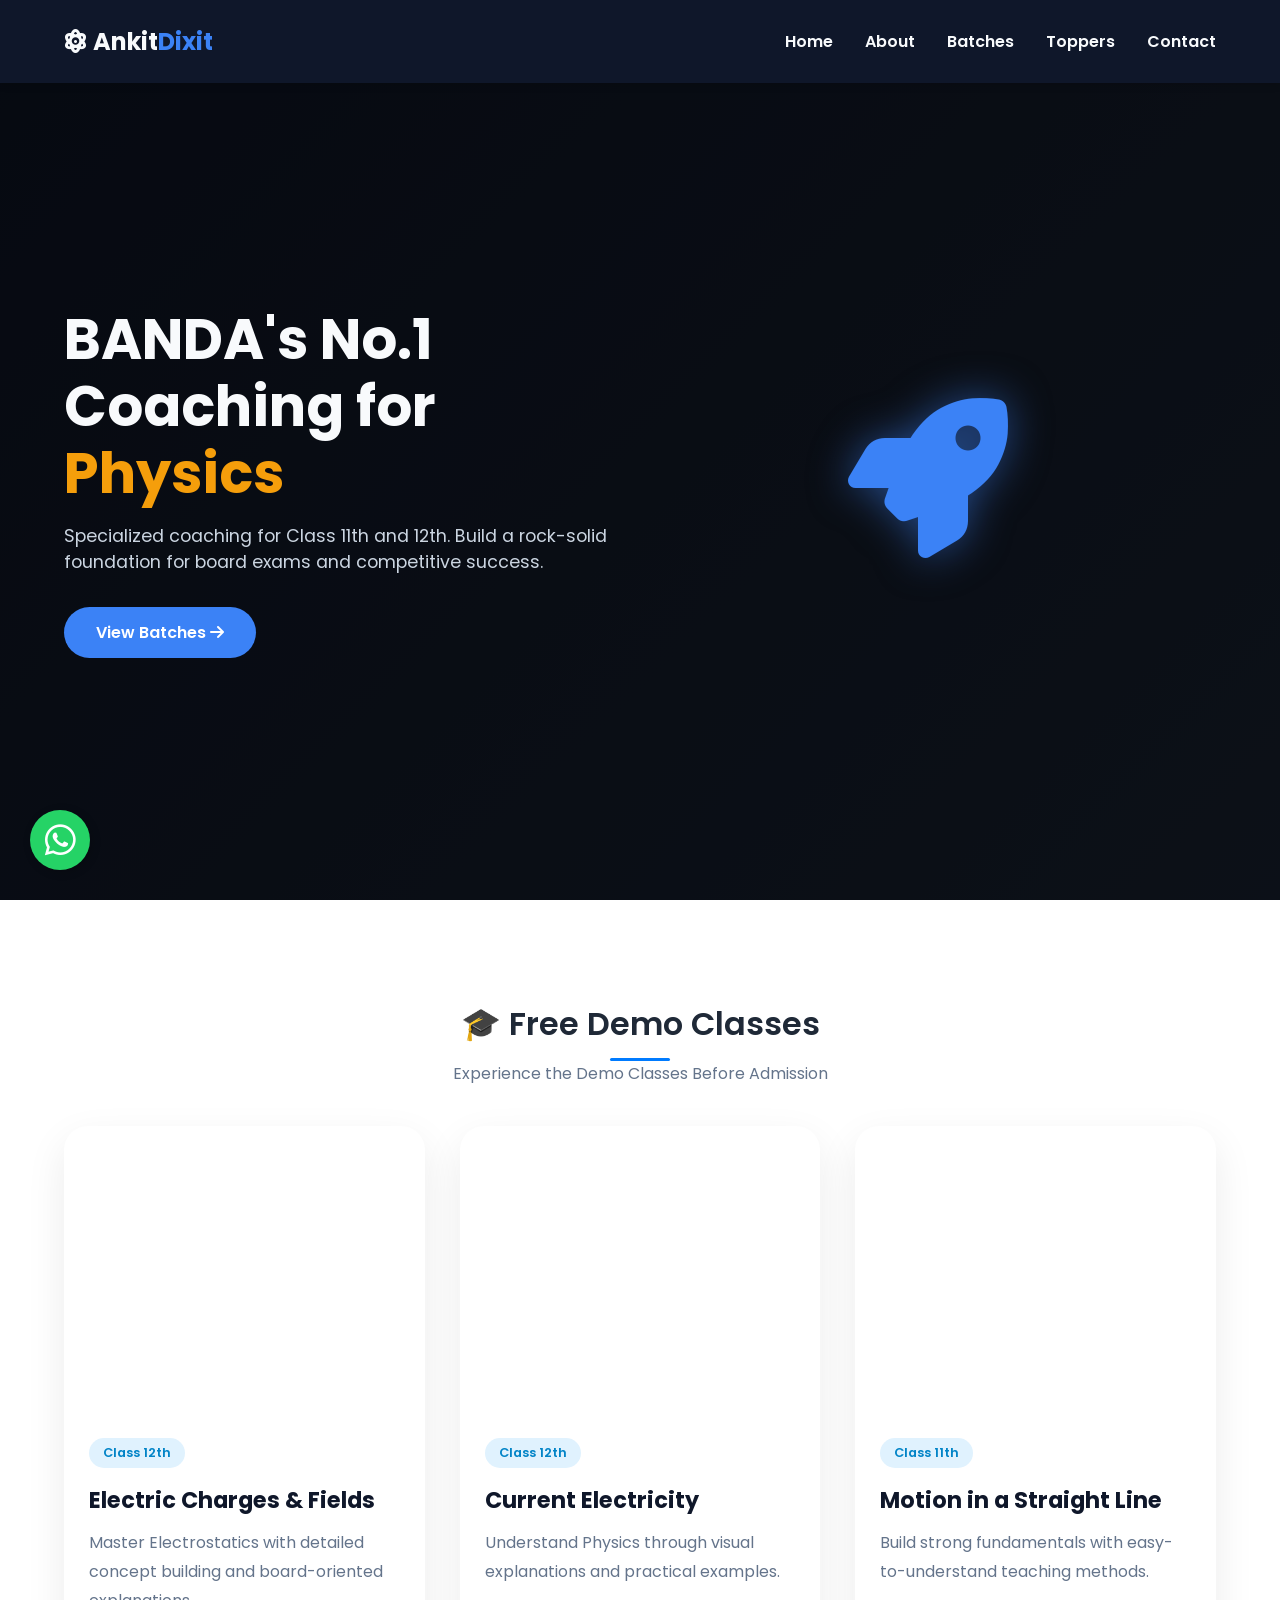
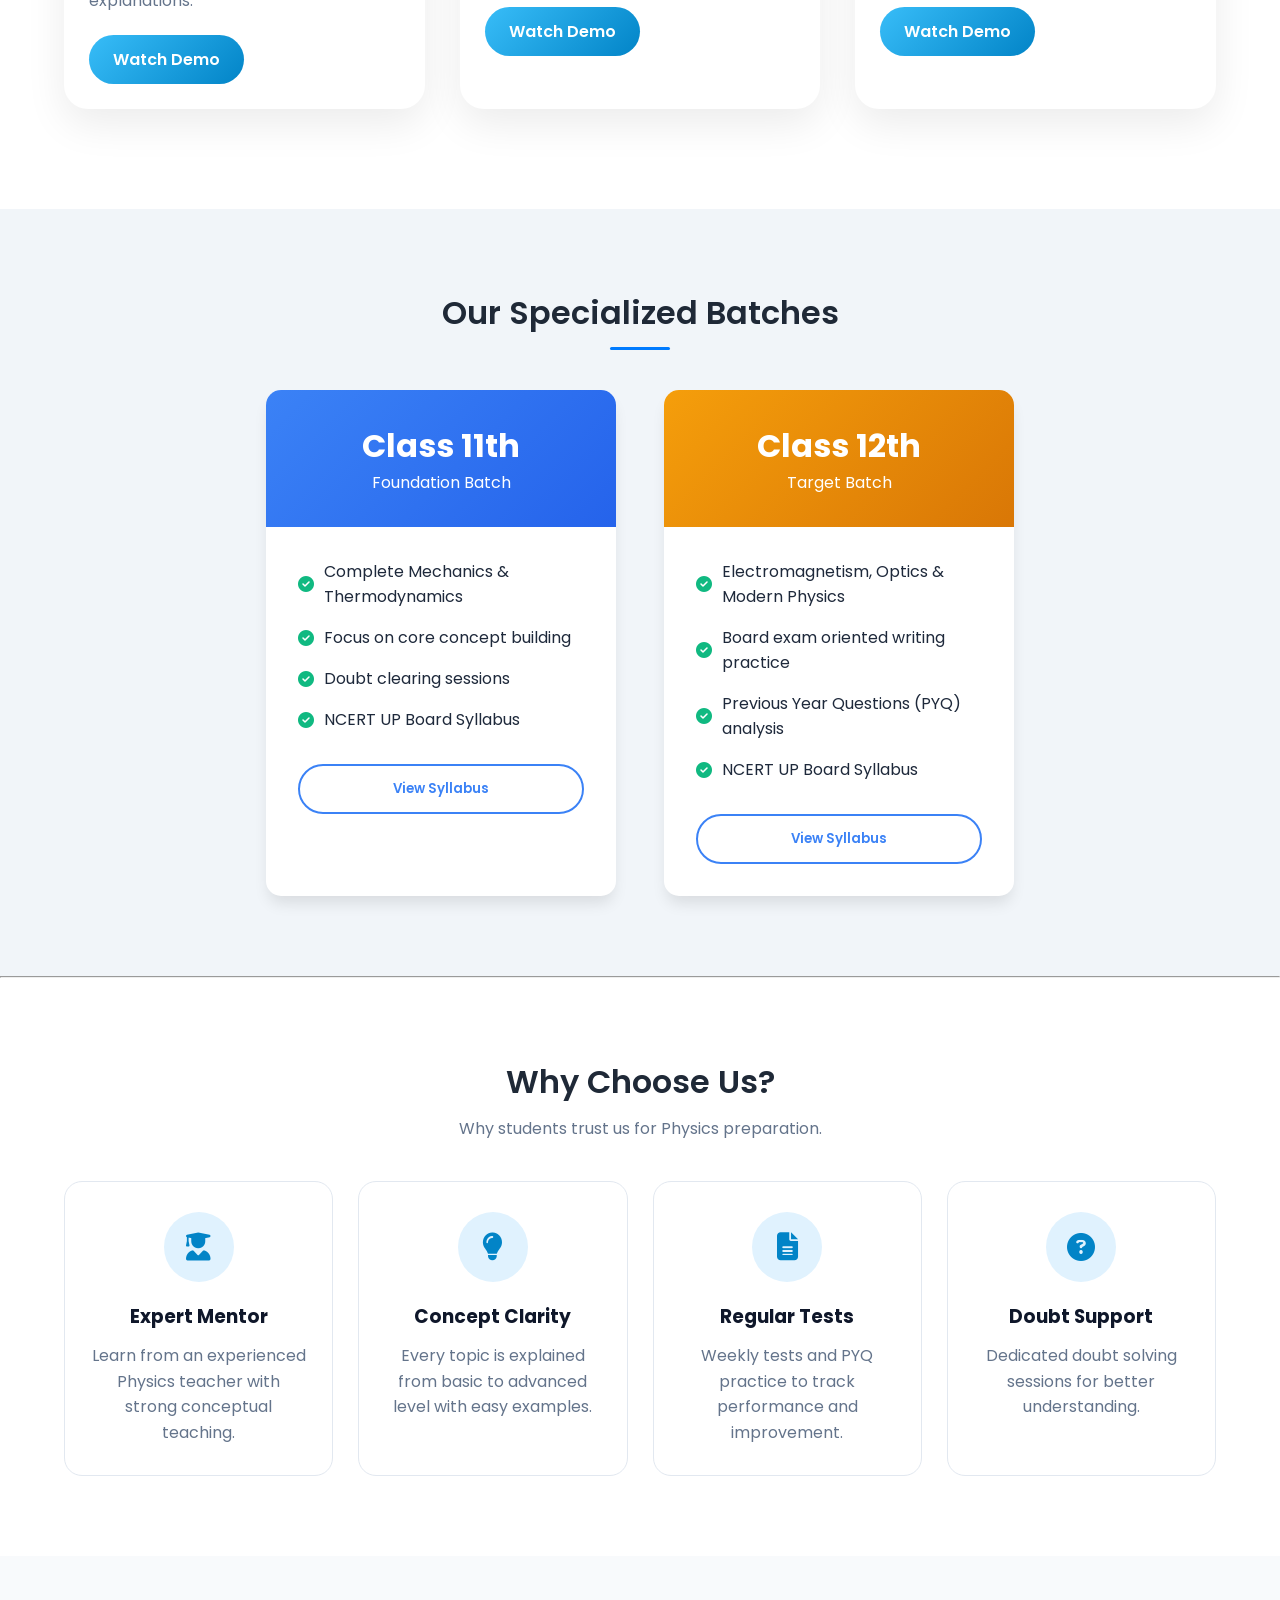
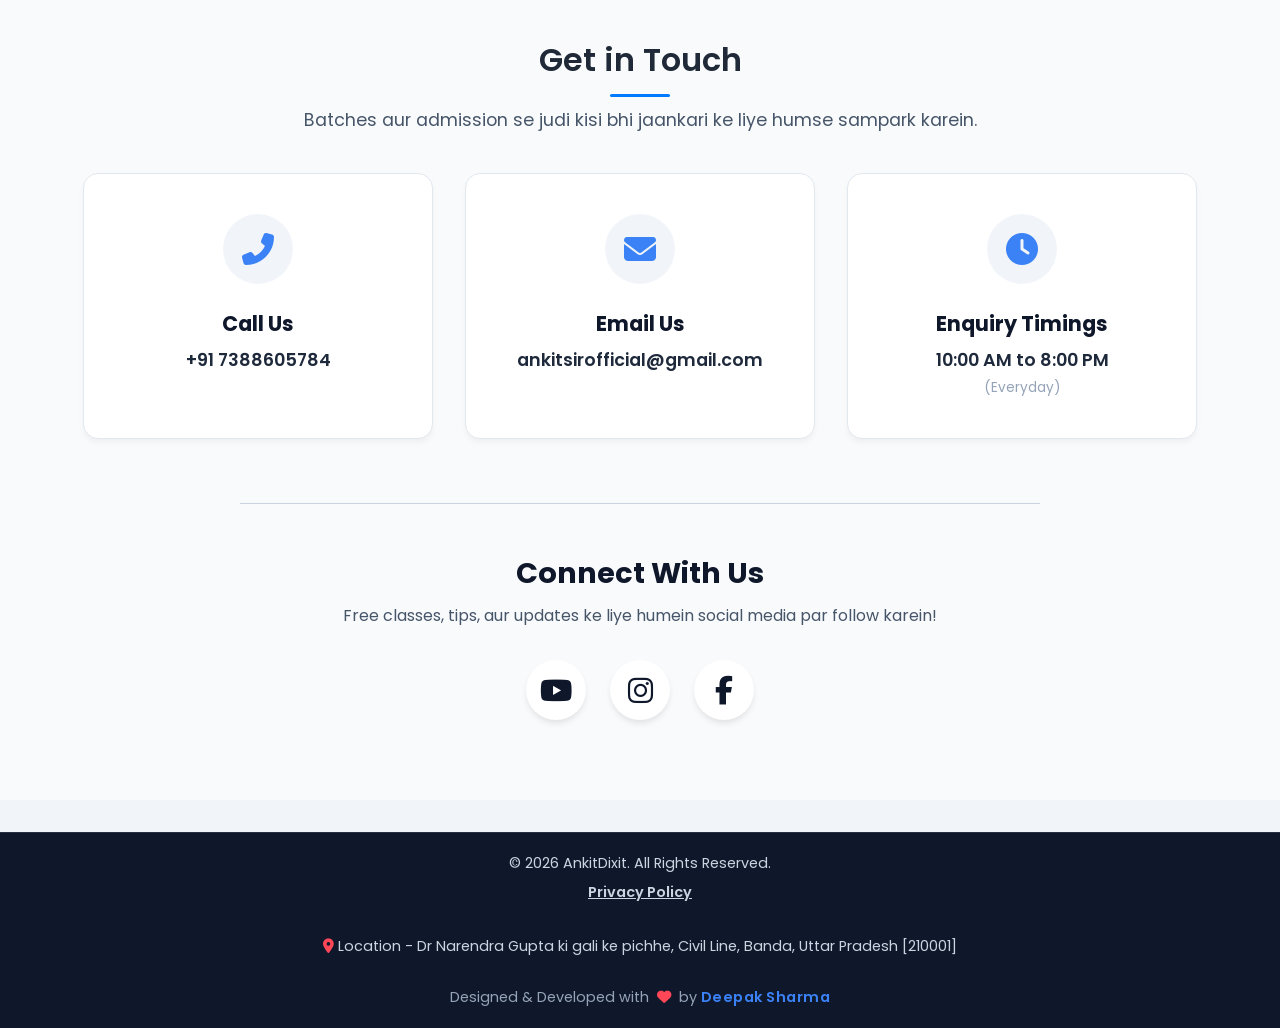
==== index.html @ aec8c9b0 "extra material added" ====
<!DOCTYPE html>
<html lang="en">
<head>
    <meta charset="UTF-8">
    <meta name="viewport" content="width=device-width, initial-scale=1.0">
    <title>Ankit Dixit - Best Physics Coaching in Banda | Class 11th & 12th</title>
    <link rel="icon" type="image/png" href="./photos/ad favicon.jpg">

<meta name="description" content="Banda's No.1 Physics coaching by Ankit Dixit. Specialized classes for 11th, 12th, UP Board, and competitive exams. Get expert guidance, notes, and weekly tests.">

<meta name="keywords" content="Ankit Dixit, Best Physics teacher in Banda, Banda Physics coaching, UP Board Physics Class 12, Top teacher in Banda, Ankit Sir Physics">

<meta name="author" content="Ankit Dixit">

<meta property="og:title" content="Ankit Dixit - Best Physics Coaching in Banda">
<meta property="og:description" content="Join Banda's top physics coaching for Class 11th and 12th. Learn from Ankit Dixit Sir.">
<meta property="og:type" content="website">
    <link rel="stylesheet" href="style.css">
    <link rel="stylesheet" href="https://cdnjs.cloudflare.com/ajax/libs/font-awesome/6.4.0/css/all.min.css">
</head>
<div id="loader-wrapper">
    <div class="atom">
        <div class="electron"></div>
        <div class="electron"></div>
        <div class="electron"></div>
        <div class="nucleus"></div>
    </div>
    <p class="loading-text">Loading Physics Magic...</p>
</div>
<body>

    <nav class="navbar">
        <div class="logo">
            <i class="fas fa-atom"></i> Ankit<span>Dixit</span>
        </div>
        <ul class="nav-links">
            <li><a href="#home">Home</a></li>
            <li><a href="about.html">About</a></li>
            <li><a href="batches.html">Batches</a></li>
            <li><a href="toppers.html">Toppers</a></li>
            <li><a href="#contact">Contact</a></li>
        </ul>
        <div class="hamburger">
            <i class="fas fa-bars"></i>
        </div>
    </nav>

    <header id="home" class="hero">
    
    <video class="hero-video" autoplay loop muted playsinline>
        <source src="Photos/myvideo1.mp4" type="video/mp4">
    </video>
    
    <div class="video-overlay"></div>

    <div class="hero-content">
        <h1>BANDA's No.1 Coaching for <span>Physics</span></h1>
        <p>Specialized coaching for Class 11th and 12th. Build a rock-solid foundation for board exams and competitive success.</p>
        <a href="batches.html" class="btn">View Batches <i class="fas fa-arrow-right"></i></a>
    </div>
    
    <div class="hero-graphics">
        <div class="floating-shape">
            <i class="fas fa-rocket"></i>
        </div>
    </div>  
</header>
<section id="demo-classes" class="demo-classes">

    <div class="section-header">
        <h2>🎓 Free Demo Classes</h2>
        <div class="divider"></div>
        <p>Experience the Demo Classes Before Admission</p>
    </div>

    <div class="demo-grid">

        <div class="demo-card">
            <div class="video-wrapper">
                <iframe src="https://www.youtube.com/embed/VIDEO_ID_1"
                    allowfullscreen>
                </iframe>
            </div>

            <div class="demo-content">
                <span class="demo-tag">Class 12th</span>
                <h3>Electric Charges & Fields</h3>
                <p>Master Electrostatics with detailed concept building and board-oriented explanations.</p>

                <a href="https://youtu.be/VIDEO_ID_1" target="_blank" class="demo-btn">
                    Watch Demo
                </a>
            </div>
        </div>

        <div class="demo-card">
            <div class="video-wrapper">
                <iframe src="https://www.youtube.com/embed/VIDEO_ID_2"
                    allowfullscreen>
                </iframe>
            </div>

            <div class="demo-content">
                <span class="demo-tag">Class 12th</span>
                <h3>Current Electricity</h3>
                <p>Understand Physics through visual explanations and practical examples.</p>

                <a href="https://youtu.be/VIDEO_ID_2" target="_blank" class="demo-btn">
                    Watch Demo
                </a>
            </div>
        </div>

        <div class="demo-card">
            <div class="video-wrapper">
                <iframe src="https://www.youtube.com/embed/VIDEO_ID_3"
                    allowfullscreen>
                </iframe>
            </div>

            <div class="demo-content">
                <span class="demo-tag">Class 11th</span>
                <h3>Motion in a Straight Line</h3>
                <p>Build strong fundamentals with easy-to-understand teaching methods.</p>

                <a href="https://youtu.be/VIDEO_ID_3" target="_blank" class="demo-btn">
                    Watch Demo
                </a>
            </div>
        </div>

    </div>
</section>
    <section id="batches" class="batches">
        <div class="section-header hidden">
            <h2>Our Specialized Batches</h2>
            <div class="divider"></div>
        </div>
        <div class="batch-container">
            <div class="batch-card hidden">
                <div class="batch-header blue-gradient">
                    <h3>Class 11th</h3>
                    <span>Foundation Batch</span>
                </div>
                <div class="batch-body">
                    <ul>
                        <li><i class="fas fa-check-circle"></i> Complete Mechanics & Thermodynamics</li>
                        <li><i class="fas fa-check-circle"></i> Focus on core concept building</li>
                        <li><i class="fas fa-check-circle"></i> Doubt clearing sessions</li>
                        <li><i class="fas fa-check-circle"></i> NCERT UP Board Syllabus</li>
                    </ul>
                    <button class="btn-outline open-modal" data-target="modal-11">View Syllabus</button>
                </div>
            </div>

            <div class="batch-card hidden-delay">
                <div class="batch-header orange-gradient">
                    <h3>Class 12th</h3>
                    <span>Target Batch</span>
                </div>
                <div class="batch-body">
                    <ul>
                        <li><i class="fas fa-check-circle"></i> Electromagnetism, Optics & Modern Physics</li>
                        <li><i class="fas fa-check-circle"></i> Board exam oriented writing practice</li>
                        <li><i class="fas fa-check-circle"></i> Previous Year Questions (PYQ) analysis</li>
                        <li><i class="fas fa-check-circle"></i> NCERT UP Board Syllabus</li>
                    </ul>
                    <button class="btn-outline open-modal" data-target="modal-12">View Syllabus</button>
                </div>
            </div>
        </div>
    </section>

    <div id="modal-11" class="modal">
        <div class="modal-content">
            <span class="close-btn">&times;</span>
            <div class="modal-header blue-gradient">
                <h2>Class 11th Physics Syllabus</h2>
                <p>(NCERT UP Board - Bilingual)</p>
            </div>
            <div class="syllabus-list">
                <ol>
                    <li><strong>Physical World and Measurement</strong> (भौतिक जगत तथा मापन)</li>
                    <li><strong>Kinematics</strong> (शुद्धगतिकी)</li>
                    <li><strong>Laws of Motion</strong> (गति के नियम)</li>
                    <li><strong>Work, Energy and Power</strong> (कार्य, ऊर्जा और शक्ति)</li>
                    <li><strong>Motion of System of Particles and Rigid Body</strong> (कणों के निकाय तथा घूर्णी गति)</li>
                    <li><strong>Gravitation</strong> (गुरुत्वाकर्षण)</li>
                    <li><strong>Properties of Bulk Matter</strong> (स्थूल द्रव्य के गुण)</li>
                    <li><strong>Thermodynamics</strong> (ऊष्मागतिकी)</li>
                    <li><strong>Behavior of Perfect Gases and Kinetic Theory of Gases</strong> (आदर्श गैस का व्यवहार तथा गैसों का अणुगति सिद्धांत)</li>
                    <li><strong>Oscillations and Waves</strong> (दोलन तथा तरंगें)</li>
                </ol>
            </div>
        </div>
    </div>

    <div id="modal-12" class="modal">
        <div class="modal-content">
            <span class="close-btn">&times;</span>
            <div class="modal-header orange-gradient">
                <h2>Class 12th Physics Syllabus</h2>
                <p>(NCERT UP Board - Bilingual)</p>
            </div>
            <div class="syllabus-list">
                <ol>
                    <li><strong>Electrostatics</strong> (स्थिरवैद्युतिकी)</li>
                    <li><strong>Current Electricity</strong> (धारा विद्युत)</li>
                    <li><strong>Magnetic Effects of Current and Magnetism</strong> (धारा का चुम्बकीय प्रभाव तथा चुम्बकत्व)</li>
                    <li><strong>Electromagnetic Induction and Alternating Currents</strong> (वैद्युतचुम्बकीय प्रेरण तथा प्रत्यावर्ती धाराएं)</li>
                    <li><strong>Electromagnetic Waves</strong> (वैद्युतचुम्बकीय तरंगें)</li>
                    <li><strong>Optics</strong> (प्रकाशिकी)</li>
                    <li><strong>Dual Nature of Radiation and Matter</strong> (विकिरण तथा द्रव्य की द्वैत प्रकृति)</li>
                    <li><strong>Atoms and Nuclei</strong> (परमाणु तथा नाभिक)</li>
                    <li><strong>Electronic Devices</strong> (इलेक्ट्रॉनिक युक्तियाँ)</li>
                </ol>
            </div>
        </div>
    </div>

    
        
    <hr>
    <section id="why-choose-us" class="why-choose-us">

    <div class="section-header">
        <h2>Why Choose Us?</h2>
        <p>Why students trust us for Physics preparation.</p>
    </div>

    <div class="why-grid">

        <div class="why-card">
            <div class="icon">
                <i class="fas fa-user-graduate"></i>
            </div>
            <h3>Expert Mentor</h3>
            <p>Learn from an experienced Physics teacher with strong conceptual teaching.</p>
        </div>

        <div class="why-card">
            <div class="icon">
                <i class="fas fa-lightbulb"></i>
            </div>
            <h3>Concept Clarity</h3>
            <p>Every topic is explained from basic to advanced level with easy examples.</p>
        </div>

        <div class="why-card">
            <div class="icon">
                <i class="fas fa-file-alt"></i>
            </div>
            <h3>Regular Tests</h3>
            <p>Weekly tests and PYQ practice to track performance and improvement.</p>
        </div>

        <div class="why-card">
            <div class="icon">
                <i class="fas fa-question-circle"></i>
            </div>
            <h3>Doubt Support</h3>
            <p>Dedicated doubt solving sessions for better understanding.</p>
        </div>

    </div>

</section>
    <section id="contact" class="contact">
        <div class="section-header hidden">
            <h2>Get in Touch</h2>
            <div class="divider"></div>
            <p>Batches aur admission se judi kisi bhi jaankari ke liye humse sampark karein.</p>
        </div>

    <div class="contact-container">
            <div class="contact-card hidden-delay" onclick="window.location.href='tel:+917388605784'" style="cursor: pointer;" title="Click to Call">
                <div class="icon-wrapper">
                    <i class="fas fa-phone-alt"></i>
                </div>
                <h3>Call Us</h3>
                <p>+91 7388605784</p>
            </div>

            <div class="contact-card hidden-delay" onclick="window.location.href='mailto:ankitsirofficial@gmail.com'" style="cursor: pointer;" title="Click to Email">
                <div class="icon-wrapper">
                    <i class="fas fa-envelope"></i>
                </div>
                <h3>Email Us</h3>
                <p>ankitsirofficial@gmail.com</p>
            </div>

            <div class="contact-card hidden-delay-2">
                <div class="icon-wrapper">
                    <i class="fas fa-clock"></i>
                </div>
                <h3>Enquiry Timings</h3>
                <p>10:00 AM to 8:00 PM</p>
                <p class="sub-text">(Everyday)</p>
            </div>
        </div>

        <div class="social-connect hidden">
            <h3>Connect With Us</h3>
            <p>Free classes, tips, aur updates ke liye humein social media par follow karein!</p>
            <div class="social-icons">
                <a href="https://www.youtube.com/@ankitdixitbanda" class="social-btn youtube" title="YouTube">
                    <i class="fab fa-youtube"></i>
                </a>
                <a href="https://www.instagram.com/ankitdixitofficial_?igsh=MXJlM2dzM25jejhoaQ==" class="social-btn instagram" title="Instagram">
                    <i class="fab fa-instagram"></i>
                </a>
                <a href="https://www.facebook.com/share/1GrpLwf4Gm/" class="social-btn facebook" title="Facebook">
                    <i class="fab fa-facebook-f"></i>
                </a>
            </div>
        </div>
    </section>
    <button id="scrollToTopBtn" class="scroll-top-btn" title="Go to top">
        <i class="fas fa-arrow-up"></i>
    </button>
    <a href="https://wa.me/917388605784?text=Hello%20Ankit%20Sir,%20I%20want%20to%20know%20about%20Physics%20batches." class="whatsapp-float" target="_blank" title="Chat with us on WhatsApp">
        <i class="fab fa-whatsapp"></i>
    </a>
    
    <div class="copyright">
    <p>&copy; 2026 AnkitDixit. All Rights Reserved.</p>
    <div style="margin-bottom: 15px;">
    <a href="privacy.html" style="color: #cbd5e1; font-size: 0.9rem; text-decoration: underline;">Privacy Policy</a>
</div>
    <!-- Naya Location Section -->
    <p class="location-text">
        <i class="fas fa-map-marker-alt"></i> Location - Dr Narendra Gupta ki gali ke pichhe, Civil Line, Banda, Uttar Pradesh [210001]
    </p>
    
    <p class="developer-credit">
        Designed & Developed with <i class="fas fa-heart"></i> by <a href="https://www.instagram.com/ideeepaksharma?igsh=ZzlsNzhhY3Z3b3B1" target="_blank">Deepak Sharma</a>
    </p>
</div>

    <script src="script.js"></script>
</body>
</html>
---- style.css ----
@import url('https://fonts.googleapis.com/css2?family=Poppins:wght@300;400;600;700&display=swap');

:root {
    --primary-color: #0f172a;
    --accent-color: #3b82f6;
    --accent-hover: #2563eb;
    --secondary-color: #f59e0b;
    --text-dark: #1e293b;
    --text-light: #f8fafc;
    --bg-light: #f1f5f9;
}

* {
    margin: 0;
    padding: 0;
    box-sizing: border-box;
    font-family: 'Poppins', sans-serif;
    scroll-behavior: smooth;
}

body {
    background-color: var(--bg-light);
    color: var(--text-dark);
    overflow-x: hidden;
}

/* Navbar */
.navbar {
    display: flex;
    justify-content: space-between;
    align-items: center;
    padding: 1.5rem 5%;
    background-color: var(--primary-color);
    color: var(--text-light);
    position: fixed;
    width: 100%;
    top: 0;
    z-index: 1000;
    box-shadow: 0 4px 6px rgba(0,0,0,0.1);
}

.logo {
    font-size: 1.5rem;
    font-weight: 700;
}

.logo span {
    color: var(--accent-color);
}

.nav-links {
    list-style: none;
    display: flex;
    gap: 2rem;
}

.nav-links a {
    color: var(--text-light);
    text-decoration: none;
    font-weight: 600;
    transition: color 0.3s ease;
}

.nav-links a:hover {
    color: var(--accent-color);
}

.hamburger {
    display: none;
    font-size: 1.5rem;
    cursor: pointer;
}

/* Hero Section */
/* =========================================
   HERO SECTION - BASE CSS
========================================= */
.hero {
    position: relative; /* Video ko section ke andar rakhne ke liye Zaroori */
    overflow: hidden;   /* Video bahar na nikle iske liye Zaroori */
    display: flex;
    align-items: center;
    justify-content: space-between;
    padding: 8rem 5% 4rem;
    min-height: 100vh;
    background: linear-gradient(135deg, #0f172a 0%, #1e293b 100%); /* Agar video load na ho toh ye chalega */
    color: var(--text-light);
}

/* --- VIDEO AUR OVERLAY KA CODE --- */
.hero-video {
    position: absolute;
    top: 0;
    left: 0;
    width: 100%;
    height: 100%;
    object-fit: cover;
    z-index: 1; /* Video sabse pichhe */
}

.video-overlay {
    position: absolute;
    top: 0;
    left: 0;
    width: 100%;
    height: 100%;
    background-color: rgba(0, 0, 0, 0.6); /* Video ko dark karne ke liye */
    z-index: 2; /* Video ke theek upar */
}

/* --- CONTENT KA CODE --- */
.hero-content {
    position: relative; /* Text ko video ke upar laane ke liye */
    z-index: 3;         /* Text overlay ke aage rahega */
    flex: 1;
    max-width: 600px;
}

.hero-content h1 {
    font-size: 3.5rem;
    line-height: 1.2;
    margin-bottom: 1rem;
}

.hero-content h1 span {
    color: var(--secondary-color);
}

.hero-content p {
    font-size: 1.1rem;
    margin-bottom: 2rem;
    color: #cbd5e1;
}

.btn {
    display: inline-block;
    padding: 0.8rem 2rem;
    background-color: var(--accent-color);
    color: white;
    text-decoration: none;
    border-radius: 50px;
    font-weight: 600;
    transition: background 0.3s ease, transform 0.3s ease;
}

.btn:hover {
    background-color: var(--accent-hover);
    transform: translateY(-3px);
}

/* --- GRAPHICS AUR ANIMATION KA CODE --- */
.hero-graphics {
    position: relative; /* Graphic ko video ke upar laane ke liye */
    z-index: 3;         
    flex: 1;
    display: flex;
    justify-content: center;
}

.floating-shape {
    font-size: 10rem;
    color: var(--accent-color);
    animation: float 4s ease-in-out infinite;
    filter: drop-shadow(0 0 20px rgba(59, 130, 246, 0.5));
}

@keyframes float {
    0% { transform: translateY(0px) rotate(0deg); }
    50% { transform: translateY(-20px) rotate(5deg); }
    100% { transform: translateY(0px) rotate(0deg); }
}

/* =========================================
   MOBILE RESPONSIVE (SMARTPHONES)
========================================= */
@media (max-width: 768px) {
    .hero {
        flex-direction: column;
        justify-content: center;
        text-align: center;
        padding-top: 6rem;
        padding-bottom: 3rem;
    }

    .hero-content {
        max-width: 100%;
    }

    .hero-content h1 {
        font-size: 2.5rem; /* Mobile par heading chhoti ki */
    }

    .hero-graphics {
        margin-top: 3rem;  /* Text aur animation ke beech space */
    }

    .floating-shape {
        font-size: 7rem;   /* Mobile par icon thoda chhota kiya */
    }
}

/* Sections General */
section {
    padding: 5rem 5%;
}

.section-header {
    text-align: center;
    margin-bottom: 3rem;
}

.section-header h2 {
    font-size: 2.5rem;
    color: var(--primary-color);
}

.divider {
    height: 4px;
    width: 60px;
    background-color: var(--accent-color);
    margin: 0.5rem auto;
    border-radius: 2px;
}
/*why choose us*/
.why-choose-us{
    background:#ffffff;
    padding:80px 5%;
}

.section-header{
    text-align:center;
    margin-bottom:50px;
}

.section-header h2{
    font-size:2.5rem;
    color:#0f172a;
    margin-bottom:10px;
}

.section-header p{
    color:#64748b;
    font-size:1rem;
}

.why-grid{
    max-width:1200px;
    margin:auto;
    display:grid;
    grid-template-columns:repeat(4,1fr);
    gap:25px;
}

.why-card{
    background:#ffffff;
    border:1px solid #e2e8f0;
    border-radius:18px;
    padding:30px 25px;
    text-align:center;
    transition:0.3s ease;
}

.why-card:hover{
    transform:translateY(-8px);
    box-shadow:0 15px 35px rgba(0,0,0,0.08);
}

.icon{
    width:70px;
    height:70px;
    margin:auto;
    margin-bottom:20px;
    border-radius:50%;
    background:#e0f2fe;
    display:flex;
    align-items:center;
    justify-content:center;
}

.icon i{
    font-size:28px;
    color:#0284c7;
}

.why-card h3{
    color:#0f172a;
    margin-bottom:12px;
}

.why-card p{
    color:#64748b;
    line-height:1.6;
}

/* Tablet */
@media(max-width:992px){
    .why-grid{
        grid-template-columns:repeat(2,1fr);
    }
}

/* Mobile */
@media(max-width:768px){
    .why-grid{
        grid-template-columns:1fr;
    }

    .section-header h2{
        font-size:2rem;
    }
}

/* Batches */
.batch-container {
    display: flex;
    justify-content: center;
    gap: 3rem;
    flex-wrap: wrap;
}

.batch-card {
    background: white;
    border-radius: 15px;
    overflow: hidden;
    width: 350px;
    box-shadow: 0 10px 15px -3px rgba(0,0,0,0.1);
    transition: transform 0.3s ease;
}

.batch-card:hover {
    transform: scale(1.03);
}

.batch-header {
    padding: 2rem;
    text-align: center;
    color: white;
}

.blue-gradient {
    background: linear-gradient(135deg, #3b82f6 0%, #2563eb 100%);
}

.orange-gradient {
    background: linear-gradient(135deg, #f59e0b 0%, #d97706 100%);
}

.batch-header h3 {
    font-size: 2rem;
}

.batch-body {
    padding: 2rem;
}

.batch-body ul {
    list-style: none;
    margin-bottom: 2rem;
}

.batch-body li {
    margin-bottom: 1rem;
    display: flex;
    align-items: center;
    gap: 10px;
}

.batch-body li i {
    color: #10b981;
}

.btn-outline {
    width: 100%;
    padding: 0.8rem;
    background: transparent;
    border: 2px solid var(--accent-color);
    color: var(--accent-color);
    border-radius: 50px;
    font-weight: 600;
    cursor: pointer;
    transition: all 0.3s ease;
}

.btn-outline:hover {
    background: var(--accent-color);
    color: white;
}

/* Footer */
footer {
    background-color: var(--primary-color);
    color: var(--text-light);
    text-align: center;
    padding: 3rem 5% 1rem;
}

.social-links {
    margin: 1.5rem 0;
}

.social-links a {
    color: white;
    font-size: 1.5rem;
    margin: 0 10px;
    transition: color 0.3s ease;
}

.social-links a:hover {
    color: var(--secondary-color);
}

/* =========================================
   Footer Copyright & Developer Credit
   ========================================= */

.copyright {
    margin-top: 2rem;
    padding-top: 1.5rem;
    border-top: 1px solid rgba(255,255,255,0.1);
    font-size: 0.9rem;
    color: #94a3b8;
    
    /* Perfect Centering ke liye Flexbox */
    display: flex;
    flex-direction: column; /* Lines ko ek ke niche ek rakhega */
    align-items: center; /* Horizontally center karega */
    justify-content: center;
    text-align: center;
    gap: 8px; /* Dono lines ke beech thoda space dega */
}

/* Scroll Animations */
.hidden {
    opacity: 0;
    transform: translateY(40px);
    transition: all 0.8s cubic-bezier(0.5, 0, 0, 1);
}

.hidden-delay {
    opacity: 0;
    transform: translateY(40px);
    transition: all 0.8s cubic-bezier(0.5, 0, 0, 1);
    transition-delay: 0.2s;
}

.hidden-delay-2 {
    opacity: 0;
    transform: translateY(40px);
    transition: all 0.8s cubic-bezier(0.5, 0, 0, 1);
    transition-delay: 0.4s;
}

.show {
    opacity: 1;
    transform: translateY(0);
}

/* Mobile Responsiveness */
@media (max-width: 768px) {
    .nav-links {
        position: absolute;
        right: 0px;
        top: 70px;
        background-color: var(--primary-color);
        flex-direction: column;
        width: 100%;
        text-align: center;
        gap: 0;
        max-height: 0;
        overflow: hidden;
        transition: max-height 0.3s ease-in-out;
    }

    .nav-links li {
        /* Padding yahan se hata di gayi hai */
        border-bottom: 1px solid rgba(255,255,255,0.1);
        width: 100%;
    }

    /* Ye naya block add kiya hai */
    .nav-links li a {
        display: block;      /* Link ko poori width me failane ke liye */
        padding: 1rem 0;     /* Padding ab link ke andar hai taaki tap area badh jaye */
        width: 100%;
    }

    .nav-links.active {
        max-height: 300px; /* Agar options badhayein toh ise thoda aur bada kar lijiyega, like 400px */
    }

    .hamburger {
        display: block;
    }

    
    
}
/* =========================================
    Modal (Popup) Styles Added Below
   ========================================= */

.modal {
    display: none; /* Hidden by default */
    position: fixed;
    z-index: 2000;
    left: 0;
    top: 0;
    width: 100%;
    height: 100%;
    background-color: rgba(15, 23, 42, 0.8); /* Dark blur background */
    backdrop-filter: blur(5px);
    opacity: 0;
    transition: opacity 0.3s ease;
}

.modal.show-modal {
    display: flex;
    justify-content: center;
    align-items: center;
    opacity: 1;
}

.modal-content {
    background-color: white;
    margin: auto;
    border-radius: 15px;
    width: 90%;
    max-width: 600px;
    max-height: 85vh;
    position: relative;
    transform: translateY(-50px);
    transition: transform 0.3s ease;
    overflow: hidden;
    display: flex;
    flex-direction: column;
    box-shadow: 0 25px 50px -12px rgba(0, 0, 0, 0.25);
}

.modal.show-modal .modal-content {
    transform: translateY(0);
}

.close-btn {
    position: absolute;
    right: 20px;
    top: 15px;
    color: white;
    font-size: 28px;
    font-weight: bold;
    cursor: pointer;
    z-index: 10;
    transition: transform 0.2s ease;
}

.close-btn:hover {
    transform: scale(1.2);
}

.modal-header {
    padding: 2rem 1.5rem;
    text-align: center;
    color: white;
}

.modal-header h2 {
    font-size: 1.8rem;
    margin-bottom: 0.5rem;
}

.modal-header p {
    font-size: 0.9rem;
    opacity: 0.9;
}

.syllabus-list {
    padding: 2rem;
    overflow-y: auto; /* Enables scrolling for mobile */
}

.syllabus-list ol {
    padding-left: 1.5rem;
    line-height: 1.8;
}

.syllabus-list li {
    margin-bottom: 12px;
    color: var(--text-dark);
    font-size: 1rem;
    border-bottom: 1px solid #e2e8f0;
    padding-bottom: 8px;
}

.syllabus-list li:last-child {
    border-bottom: none;
}

.syllabus-list strong {
    color: var(--primary-color);
}

/* Modal Mobile Responsiveness */
@media (max-width: 600px) {
    .modal-header h2 {
        font-size: 1.5rem;
    }
    .syllabus-list {
        padding: 1.5rem;
    }
    .syllabus-list li {
        font-size: 0.9rem;
    }
}
/* =========================================
   About Mentor Section Styles
   ========================================= */

.about-mentor {
    background-color: white; /* Thoda alag background look ke liye */
}

/* =========================================
   About Mentor Section (Professional Look)
   ========================================= */

.about-content {
    display: flex;
    align-items: center;
    gap: 5rem; /* Gap thoda badhaya hai taaki photo aur text me space rahe */
    max-width: 1100px;
    margin: 0 auto;
    padding: 2rem 0; /* Upar-niche thodi saans lene ki jagah */
}

.about-image {
    flex: 1;
    display: flex;
    justify-content: center;
    align-items: center;
}

/* Image ko perfectly Round aur Premium banane ka code */
.about-image img {
    width: 350px;
    height: 350px;
    border-radius: 50%; /* Image ko bilkul gol (round) banayega */
    object-fit: cover; /* Agar photo lambi ya chaudi hai toh use stretch hone se rokega */
    
    /* Premium Styling Effects */
    box-shadow: 0 20px 40px -10px rgba(0, 0, 0, 0.2); /* 3D Shadow effect */
    border: 8px solid white; /* Ander ek safed border */
    outline: 3px solid var(--accent-color); /* Bahar ek patli blue line */
    transition: transform 0.4s ease, box-shadow 0.4s ease;
}

/* Hover karne par image thodi upar uthegi */
.about-image img:hover {
    transform: translateY(-10px);
    box-shadow: 0 25px 50px -12px rgba(0, 0, 0, 0.3);
}

/* Mobile Screen ke liye adjustment */
@media (max-width: 900px) {
    .about-content {
        flex-direction: column; /* Mobile me photo upar aur text niche */
        text-align: center;
        gap: 3rem;
    }
    
    .about-image img {
        width: 250px; /* Mobile me photo ka size thoda chota */
        height: 250px;
    }
}

/* Photo Placeholder - Jab tak aap apni photo nahi lagate */
.image-placeholder {
    width: 320px;
    height: 320px;
    background: linear-gradient(135deg, var(--accent-color), var(--secondary-color));
    border-radius: 50%;
    display: flex;
    align-items: center;
    justify-content: center;
    box-shadow: 0 20px 25px -5px rgba(0,0,0,0.1), 0 10px 10px -5px rgba(0,0,0,0.04);
    color: white;
    font-size: 9rem;
    border: 10px solid var(--bg-light);
    transition: transform 0.3s ease;
}

.image-placeholder:hover {
    transform: scale(1.05);
}

.about-text {
    flex: 1.5;
}

.about-text h3 {
    font-size: 2.8rem;
    color: var(--primary-color);
    margin-bottom: 0.2rem;
}

.qualification {
    color: var(--accent-color);
    font-size: 1.3rem;
    margin-bottom: 1.5rem;
    font-weight: 600;
}

.about-text p {
    margin-bottom: 1.2rem;
    line-height: 1.8;
    color: #475569;
    font-size: 1.05rem;
}

.stats {
    display: flex;
    gap: 1.5rem;
    margin-top: 2rem;
}

.stat-box {
    display: flex;
    align-items: center;
    gap: 10px;
    background: var(--bg-light);
    padding: 12px 20px;
    border-radius: 50px;
    box-shadow: 0 4px 6px -1px rgba(0,0,0,0.05);
    font-weight: 600;
    color: var(--primary-color);
    border: 1px solid #e2e8f0;
}

.stat-box i {
    color: var(--secondary-color);
    font-size: 1.2rem;
}

/* Mobile Responsiveness for About Section */
@media (max-width: 900px) {
    .about-content {
        flex-direction: column;
        text-align: center;
        gap: 2.5rem;
    }
    
    .stats {
        justify-content: center;
        flex-wrap: wrap;
    }
    
    .image-placeholder {
        width: 250px;
        height: 250px;
        font-size: 7rem;
    }
    
    .about-text h3 {
        font-size: 2.2rem;
    }
}
/* =========================================
   Expandable Feature Cards Styles
   ========================================= */

.feature-card {
    display: flex;
    flex-direction: column;
    align-items: center;
}

.feature-card .summary {
    margin-bottom: 10px;
}

.feature-details {
    max-height: 0;
    overflow: hidden;
    transition: max-height 0.4s ease-in-out, margin-top 0.4s ease-in-out, padding 0.4s ease-in-out, opacity 0.3s ease;
    opacity: 0;
    text-align: justify;
    color: #475569;
    font-size: 0.95rem;
    line-height: 1.6;
}

.feature-card.expanded .feature-details {
    max-height: 300px; /* Adjust if content increases */
    margin-top: 15px;
    padding-top: 15px;
    border-top: 1px solid #e2e8f0;
    opacity: 1;
}

.read-more-btn {
    background: none;
    border: none;
    color: var(--accent-color);
    font-weight: 600;
    cursor: pointer;
    margin-top: auto;
    padding-top: 15px;
    font-size: 0.95rem;
    transition: color 0.3s ease;
    display: flex;
    align-items: center;
    gap: 8px;
    font-family: 'Poppins', sans-serif;
}

.read-more-btn:hover {
    color: var(--accent-hover);
}

.read-more-btn i {
    transition: transform 0.3s ease;
}

.feature-card.expanded .read-more-btn i {
    transform: rotate(180deg);
}
/* =========================================
   Contact / Get in Touch Section Styles
   ========================================= */

.contact {
    background-color: var(--text-light); /* Matching your light background */
}

.contact .section-header p {
    color: #475569;
    margin-top: 10px;
    font-size: 1.1rem;
}

.contact-container {
    display: flex;
    justify-content: center;
    gap: 2rem;
    flex-wrap: wrap;
    margin-bottom: 4rem;
}

.contact-card {
    background: white;
    padding: 2.5rem 2rem;
    border-radius: 15px;
    text-align: center;
    min-width: 280px;
    flex: 1;
    max-width: 350px;
    box-shadow: 0 4px 6px -1px rgba(0,0,0,0.05);
    border: 1px solid #e2e8f0;
    transition: transform 0.3s ease, box-shadow 0.3s ease;
}

.contact-card:hover {
    transform: translateY(-8px);
    box-shadow: 0 15px 25px -5px rgba(0,0,0,0.1);
}

.icon-wrapper {
    width: 70px;
    height: 70px;
    background: var(--bg-light);
    border-radius: 50%;
    display: flex;
    align-items: center;
    justify-content: center;
    margin: 0 auto 1.5rem;
    transition: background 0.3s ease;
}

.contact-card:hover .icon-wrapper {
    background: var(--accent-color);
}

.contact-card i {
    font-size: 2rem;
    color: var(--accent-color);
    transition: color 0.3s ease;
}

.contact-card:hover i {
    color: white;
}

.contact-card h3 {
    color: var(--primary-color);
    margin-bottom: 0.5rem;
    font-size: 1.3rem;
}

.contact-card p {
    color: var(--text-dark);
    font-weight: 600;
    font-size: 1.1rem;
}

.contact-card .sub-text {
    font-size: 0.85rem;
    color: #94a3b8;
    margin-top: 5px;
    font-weight: 400;
}

/* Social Connect Area */
.social-connect {
    text-align: center;
    padding-top: 3rem;
    border-top: 1px solid #cbd5e1;
    max-width: 800px;
    margin: 0 auto;
}

.social-connect h3 {
    color: var(--primary-color);
    font-size: 1.8rem;
    margin-bottom: 0.5rem;
}

.social-connect p {
    color: #475569;
    margin-bottom: 2rem;
}

.social-icons {
    display: flex;
    justify-content: center;
    gap: 1.5rem;
}

.social-btn {
    display: flex;
    align-items: center;
    justify-content: center;
    width: 60px;
    height: 60px;
    border-radius: 50%;
    background: white;
    color: var(--primary-color);
    font-size: 1.8rem;
    text-decoration: none;
    box-shadow: 0 4px 6px -1px rgba(0,0,0,0.1);
    transition: all 0.3s cubic-bezier(0.4, 0, 0.2, 1);
}

/* Hover Colors for Social Brands */
.social-btn:hover {
    transform: translateY(-5px) scale(1.1);
    color: white;
}

.social-btn.youtube:hover {
    background: #FF0000;
    box-shadow: 0 10px 15px -3px rgba(255, 0, 0, 0.3);
}

.social-btn.instagram:hover {
    background: radial-gradient(circle at 30% 107%, #fdf497 0%, #fdf497 5%, #fd5949 45%, #d6249f 60%, #285aeb 90%);
    box-shadow: 0 10px 15px -3px rgba(214, 36, 159, 0.3);
}

.social-btn.facebook:hover {
    background: #1877F2;
    box-shadow: 0 10px 15px -3px rgba(24, 119, 242, 0.3);
}

/* Mobile Responsiveness for Contact */
@media (max-width: 768px) {
    .contact-container {
        flex-direction: column;
        align-items: center;
    }
    
    .contact-card {
        width: 100%;
        max-width: 100%;
    }
}
/* =========================================
   Scroll to Top Button Styles
   ========================================= */

.scroll-top-btn {
    position: fixed;
    bottom: 30px;
    right: 30px;
    z-index: 999; /* Taaki sabse upar dikhe */
    background-color: var(--accent-color); /* Blue color */
    color: white;
    border: none;
    outline: none;
    cursor: pointer;
    width: 50px;
    height: 50px;
    border-radius: 50%;
    font-size: 1.2rem;
    box-shadow: 0 4px 10px rgba(0, 0, 0, 0.2);
    
    /* Initially hide the button */
    opacity: 0;
    visibility: hidden;
    transform: translateY(20px);
    transition: all 0.3s ease;
    
    display: flex;
    align-items: center;
    justify-content: center;
}

/* Hover effect */
.scroll-top-btn:hover {
    background-color: var(--secondary-color); /* Orange color on hover */
    transform: translateY(-5px); /* Upar ki taraf thoda uthega */
    box-shadow: 0 6px 15px rgba(245, 158, 11, 0.4);
}

/* Class to show button when scrolling down */
.scroll-top-btn.show-btn {
    opacity: 1;
    visibility: visible;
    transform: translateY(0);
}

/* Mobile adjustments */
@media (max-width: 768px) {
    .scroll-top-btn {
        bottom: 20px;
        right: 20px;
        width: 45px;
        height: 45px;
    }
}
/* =========================================
   WhatsApp Floating Button Styles
   ========================================= */

.whatsapp-float {
    position: fixed;
    bottom: 30px;
    left: 30px; /* Left side par set kiya hai */
    width: 60px;
    height: 60px;
    background-color: #25d366; /* Official WhatsApp Green */
    color: #FFF;
    border-radius: 50px;
    text-align: center;
    font-size: 35px;
    box-shadow: 2px 2px 10px rgba(0, 0, 0, 0.2);
    z-index: 1000;
    display: flex;
    align-items: center;
    justify-content: center;
    text-decoration: none;
    
    /* Lahrata hua (Pulse) Animation lagaya hai */
    animation: pulse-whatsapp 2s infinite;
}

.whatsapp-float:hover {
    background-color: #128C7E; /* Hover par thoda dark green */
    color: #fff;
}

/* Keyframes for Continuous Pulsing/Waving Animation */
@keyframes pulse-whatsapp {
    0% {
        transform: scale(1);
        box-shadow: 0 0 0 0 rgba(37, 211, 102, 0.7);
    }
    50% {
        transform: scale(1.08); /* Thoda bada hoga */
        box-shadow: 0 0 0 15px rgba(37, 211, 102, 0); /* Ring bahar ki taraf fade hogi */
    }
    100% {
        transform: scale(1);
        box-shadow: 0 0 0 0 rgba(37, 211, 102, 0);
    }
}

/* Mobile adjustments */
@media (max-width: 768px) {
    .whatsapp-float {
        width: 50px;
        height: 50px;
        bottom: 20px;
        left: 20px;
        font-size: 30px;
    }
}
/* =========================================
Developer Credit Styles
   ========================================= */

.developer-credit {
    margin-top: 12px;
    font-size: 0.9rem;
    color: #94a3b8; /* Faded greyish color */
}

.developer-credit i {
    color: #ef4444; /* Red color for heart */
    margin: 0 4px;
    animation: heartbeat 1.5s infinite; /* Thoda sa animation */
}

.developer-credit a {
    color: var(--accent-color); /* Blue accent color */
    text-decoration: none;
    font-weight: 600;
    letter-spacing: 0.5px;
    transition: color 0.3s ease;
}

.developer-credit a:hover {
    color: var(--secondary-color); /* Orange color on hover */
    text-decoration: underline;
}

/* Optional Heartbeat Animation */
@keyframes heartbeat {
    0%, 100% { transform: scale(1); }
    50% { transform: scale(1.2); }
}
/* =========================================
   Toppers Page Styles
   ========================================= */

.toppers-hero {
    padding: 8rem 5% 5rem;
    background: var(--bg-light);
    min-height: 100vh;
}

.toppers-grid {
    display: grid;
    grid-template-columns: repeat(auto-fit, minmax(280px, 1fr));
    gap: 2.5rem;
    max-width: 1200px;
    margin: 0 auto;
}

.topper-card {
    background: white;
    border-radius: 20px;
    overflow: hidden;
    box-shadow: 0 10px 20px rgba(0,0,0,0.05);
    transition: transform 0.3s ease;
    border: 1px solid #e2e8f0;
    text-align: center;
    padding-bottom: 1.5rem;
}

.topper-card:hover {
    transform: translateY(-10px);
}

.topper-img {
    height: 200px;
    background: linear-gradient(135deg, var(--primary-color), var(--accent-color));
    display: flex;
    align-items: center;
    justify-content: center;
    color: white;
    font-size: 5rem;
}

.topper-info {
    padding: 1.5rem;
}

.topper-info h3 {
    font-size: 1.5rem;
    color: var(--primary-color);
    margin-bottom: 5px;
}

.topper-info .score {
    display: block;
    color: var(--secondary-color);
    font-weight: 700;
    font-size: 1.2rem;
    margin-bottom: 10px;
}

.topper-info .exam {
    font-weight: 600;
    color: #475569;
}

.topper-info .rank {
    font-size: 0.9rem;
    color: var(--accent-color);
    margin-top: 5px;
}
.topper-img {
    height: 250px; /* Aap height adjust kar sakte hain */
    overflow: hidden; /* Photo agar bahar nikle toh cut jaye */
    display: flex;
    align-items: center;
    justify-content: center;
}

.topper-img img {
    width: 100%;
    height: 100%;
    object-fit: cover; /* Sabse zaroori: photo stretch nahi hogi, bas fit ho jayegi */
    object-position: top; /* Face ko center ya top par focus karne ke liye */
    transition: transform 0.5s ease;
}

/* Hover karne par photo thodi zoom hogi */
.topper-card:hover .topper-img img {
    transform: scale(1.1);
}
/* =========================================
   About/Team Page Specific Styles
   ========================================= */

.about-hero {
    padding: 8rem 5% 2rem;
    background: white;
    text-align: center;
}

.team-section {
    padding: 3rem 5% 5rem;
    background-color: var(--bg-light);
}

.team-grid {
    display: grid;
    grid-template-columns: repeat(auto-fit, minmax(300px, 1fr));
    gap: 3rem;
    max-width: 1100px;
    margin: 0 auto;
}

.team-card {
    background: white;
    border-radius: 20px;
    overflow: hidden;
    box-shadow: 0 15px 35px rgba(0,0,0,0.05);
    text-align: center;
    transition: all 0.3s ease;
    border-bottom: 5px solid var(--accent-color);
}

.team-card:hover {
    transform: translateY(-15px);
    box-shadow: 0 20px 40px rgba(0,0,0,0.1);
}

.member-img {
    height: 300px;
    width: 100%;
    overflow: hidden;
}

.member-img img {
    width: 100%;
    height: 100%;
    object-fit: cover;
    object-position: center;
}

.member-info {
    padding: 2rem 1.5rem;
}

.member-info h3 {
    font-size: 1.6rem;
    color: var(--primary-color);
    margin-bottom: 5px;
}

.member-info .role {
    color: var(--secondary-color);
    font-weight: 600;
    display: block;
    margin-bottom: 15px;
    text-transform: uppercase;
    font-size: 0.85rem;
    letter-spacing: 1px;
}

.member-info .bio {
    font-size: 0.95rem;
    color: #64748b;
    line-height: 1.6;
}

.member-social {
    margin-top: 1.5rem;
    display: flex;
    justify-content: center;
    gap: 15px;
}

.member-social a {
    color: var(--primary-color);
    font-size: 1.2rem;
    transition: color 0.3s;
}

.member-social a:hover {
    color: var(--accent-color);
}
/* =========================================
   Clickable Contact Cards Fix
   ========================================= */

a.contact-link {
    text-decoration: none; /* Link ki underline hatane ke liye */
    display: block; /* Poore card ko clickable banane ke liye */
    cursor: pointer;
}

/* Ensure text color doesn't turn blue like standard links */
a.contact-link h3 {
    color: var(--primary-color);
}

a.contact-link p {
    color: var(--text-dark);
}
/* =========================================
   Vertical Banner Stack Styles (Real Size & Responsive)
   ========================================= */

.banner-stack {
    display: flex;
    flex-direction: column; 
    gap: 3rem; /* Banners ke beech ka gap (Aap isko 2rem ya 4rem karke adjust kar sakte hain) */
    max-width: 1100px; /* PC par kitna chauda dikhega */
    margin: 0 auto 5rem auto;
    padding: 0 20px; /* Screen ke right-left se thoda safe space */
}

.banner-stack img {
    width: 100%; /* Screen/frame ke hisaab se poori chaudai lega */
    height: auto; /* SABSE ZAROORI: Photo ko crop hone se rokega aur original size dikhayega */
    border-radius: 15px; /* Frame ke kinare gol karne ke liye */
    box-shadow: 0 15px 30px rgba(0, 0, 0, 0.1); /* 3D Shadow effect */
    border: 4px solid white; /* Photo ke chaaro taraf white frame */
    transition: transform 0.3s ease; /* Hover animation smooth karne ke liye */
}

/* Hover karne par banner thoda upar aayega */
.banner-stack img:hover {
    transform: translateY(-8px);
    box-shadow: 0 25px 45px rgba(0, 0, 0, 0.15);
}

/* Mobile Screen ke liye adjustment (Responsiveness) */
@media (max-width: 768px) {
    .banner-stack {
        gap: 2rem; /* Mobile me screen choti hoti hai, isliye gap thoda kam kiya hai */
        padding: 0 15px;
        margin-bottom: 3rem;
    }
}
/* =========================================
   PHYSICS ATOM LOADER
========================================= */
#loader-wrapper {
    position: fixed;
    top: 0;
    left: 0;
    width: 100%;
    height: 100%;
    background-color: #0f172a; /* Dark background */
    z-index: 9999; /* Sabse upar dikhane ke liye */
    display: flex;
    flex-direction: column;
    justify-content: center;
    align-items: center;
    transition: opacity 0.6s ease-out;
}

.atom {
    position: relative;
    width: 100px;
    height: 100px;
}

/* Electrons ki Orbits */
.electron {
    position: absolute;
    top: 0;
    left: 0;
    width: 100%;
    height: 100%;
    border-radius: 50%;
    border: 3px solid rgba(59, 130, 246, 0.5); /* Blue color */
    transform-style: preserve-3d;
}

/* Alag-alag angles par 3 orbits */
.electron:nth-child(1) { transform: rotateX(60deg) rotateY(0deg); animation: spin1 1.5s linear infinite; }
.electron:nth-child(2) { transform: rotateX(60deg) rotateY(60deg); animation: spin2 1.5s linear infinite; }
.electron:nth-child(3) { transform: rotateX(60deg) rotateY(120deg); animation: spin3 1.5s linear infinite; }

/* Center ka Nucleus */
.nucleus {
    position: absolute;
    top: 50%;
    left: 50%;
    width: 20px;
    height: 20px;
    background-color: var(--accent-color, #ffaa00);
    border-radius: 50%;
    transform: translate(-50%, -50%);
    box-shadow: 0 0 20px var(--accent-color, #ffaa00);
}

.loading-text {
    color: white;
    margin-top: 30px;
    font-weight: 600;
    letter-spacing: 2px;
    animation: pulse 1.5s infinite;
}

/* Animations */
@keyframes spin1 { 100% { transform: rotateX(60deg) rotateY(0deg) rotateZ(360deg); } }
@keyframes spin2 { 100% { transform: rotateX(60deg) rotateY(60deg) rotateZ(360deg); } }
@keyframes spin3 { 100% { transform: rotateX(60deg) rotateY(120deg) rotateZ(360deg); } }
@keyframes pulse { 0%, 100% { opacity: 1; } 50% { opacity: 0.5; } }

/* Jab load ho jaye toh hatane ke liye class */
.loader-hidden {
    opacity: 0;
    pointer-events: none;
    visibility: hidden;
}
/* Copyright Footer Section */
.copyright {
    /* Yahan apne baaki footer ka color daalein. (Example: #0f172a ya var(--primary-color)) */
    background-color: #0f172a; 
    
    color: #cbd5e1; /* Text ko thoda light/white rakhne ke liye */
    text-align: center;
    padding: 20px 5%;
    font-size: 0.9rem;
    
    /* Agar footer aur copyright ke beech ek patli line chahiye toh ye rakhein, warna hata dein */
    border-top: 1px solid rgba(255, 255, 255, 0.1); 
}

/* Location Text ke beech me spacing ke liye */
.copyright .location-text {
    margin: 10px 0;
}

/* Location aur Heart icon ka color red karne ke liye */
.copyright i.fa-map-marker-alt, 
.copyright i.fa-heart {
    color: #ff4757; 
}

/* Deepak Sharma wale link ka color aur style */
.copyright a {
    color: var(--accent-color, #ffaa00);
    text-decoration: none;
    font-weight: 600;
}

.copyright a:hover {
    text-decoration: underline;
}
.demo-classes{
    background:#ffffff;
    padding:100px 5%;
}

.demo-grid{
    max-width:1400px;
    margin:auto;
    display:grid;
    grid-template-columns:repeat(3,1fr);
    gap:35px;
}

.demo-card{
    background:#fff;
    border-radius:24px;
    overflow:hidden;
    box-shadow:0 15px 40px rgba(0,0,0,.08);
    transition:all .4s ease;
}

.demo-card:hover{
    transform:translateY(-12px);
    box-shadow:0 20px 50px rgba(56,189,248,.25);
}

.video-wrapper{
    position:relative;
}

.video-wrapper iframe{
    width:100%;
    height:280px;
    border:none;
}

.demo-content{
    padding:25px;
}

.demo-tag{
    display:inline-block;
    background:#e0f2fe;
    color:#0284c7;
    padding:6px 14px;
    border-radius:30px;
    font-size:.8rem;
    font-weight:600;
    margin-bottom:15px;
}

.demo-content h3{
    color:#0f172a;
    font-size:1.4rem;
    margin-bottom:12px;
}

.demo-content p{
    color:#64748b;
    line-height:1.8;
    margin-bottom:20px;
}

.demo-btn{
    display:inline-block;
    padding:12px 24px;
    border-radius:50px;
    background:linear-gradient(135deg,#38bdf8,#0284c7);
    color:#fff;
    text-decoration:none;
    font-weight:600;
}

.demo-btn:hover{
    transform:scale(1.05);
}

/* Tablet */

@media(max-width:992px){

    .demo-grid{
        grid-template-columns:repeat(2,1fr);
    }

}

/* Mobile */

@media(max-width:768px){

    .demo-classes{
        padding:70px 20px;
    }

    .demo-grid{
        grid-template-columns:1fr;
    }

    .video-wrapper iframe{
        height:220px;
    }

    .demo-btn{
        width:100%;
        text-align:center;
    }

}
.demo-subtitle{
    text-align:center;
    color:#64748b;
    margin-top:10px;
    margin-bottom:40px;
    font-size:1.1rem;
}
/* --- Google Fonts Import --- */
@import url('https://fonts.googleapis.com/css2?family=Inter:wght@400;500;600&family=Poppins:wght@500;600;700&display=swap');

/* --- General Section Styling --- */
.about-mentor {
    padding: 60px 20px;
    background-color: #fdfdfd;
    /* Inter font paragraphs ke liye (Bahut clean aur professional hai) */
    font-family: 'Inter', system-ui, -apple-system, sans-serif; 
}

/* Header Styling */
.section-header {
    text-align: center;
    margin-bottom: 40px;
}

.section-header h2 {
    /* Poppins font headings ke liye (Bold aur attractive) */
    font-family: 'Poppins', sans-serif;
    font-size: 2rem; /* Thoda chhota aur professional kiya */
    color: #1f2937; /* Dark grayish black */
    margin-bottom: 10px;
    font-weight: 600;
}

.divider {
    height: 3px;
    width: 60px;
    background-color: #007bff;
    margin: 0 auto;
    border-radius: 2px;
}

/* --- Layout for Content --- */
.about-content {
    display: flex;
    flex-direction: column; /* Mobile par default */
    align-items: center;
    max-width: 1050px;
    margin: 0 auto;
    gap: 40px;
}

/* Image Styling */
.about-image img {
    height: 220px; /* Thoda chhota kiya */
    width: 220px;
    object-fit: cover;
    border-radius: 50%;
    box-shadow: 0 8px 20px rgba(0, 0, 0, 0.12);
    border: 4px solid #ffffff;
}

/* Text Styling */
.about-text {
    text-align: center;
    color: #4b5563; /* Soft professional grey */
}

.about-text h3 {
    font-family: 'Poppins', sans-serif;
    font-size: 1.8rem; /* Size kam kiya */
    color: #111827;
    margin-bottom: 4px;
    font-weight: 600;
}

.qualification {
    font-family: 'Inter', sans-serif;
    font-size: 1rem; /* Professional size */
    color: #007bff;
    margin-bottom: 18px;
    font-weight: 500;
}

.about-text p {
    font-size: 0.95rem; /* Padhne me aasan aur chhota */
    line-height: 1.6;
    margin-bottom: 15px;
}

/* --- About Highlights (Bullet Points) --- */
.about-highlights {
    list-style-type: none;
    padding: 0;
    margin: 20px 0;
    text-align: left; 
}

.about-highlights li {
    margin-bottom: 10px;
    font-size: 0.95rem;
    color: #374151;
}

.about-highlights i {
    color: #28a745;
    margin-right: 8px;
    font-size: 1rem;
}

/* --- Stats Box Styling --- */
.stats {
    display: flex;
    flex-wrap: wrap;
    justify-content: center;
    gap: 15px;
    margin-top: 25px;
}

.stat-box {
    display: flex;
    align-items: center;
    gap: 8px;
    background: #ffffff;
    padding: 10px 20px;
    border-radius: 6px;
    box-shadow: 0 3px 8px rgba(0, 0, 0, 0.06);
    font-weight: 600;
    font-size: 0.9rem; /* Chhota aur neat */
    color: #374151;
    transition: transform 0.3s ease;
    border: 1px solid #f3f4f6;
}

.stat-box:hover {
    transform: translateY(-3px);
}

.stat-box i {
    color: #007bff;
    font-size: 1.1rem;
}

/* --- Call to Action Button --- */
.about-cta {
    margin-top: 30px;
    text-align: center;
}

.btn-primary {
    display: inline-block;
    padding: 10px 22px;
    background-color: #e50914; /* Standard YouTube Red */
    color: #ffffff;
    text-decoration: none;
    border-radius: 25px;
    font-family: 'Inter', sans-serif;
    font-size: 0.95rem;
    font-weight: 600;
    box-shadow: 0 4px 12px rgba(229, 9, 20, 0.25);
    transition: all 0.3s ease;
}

.btn-primary:hover {
    background-color: #b20710;
    transform: translateY(-2px);
    box-shadow: 0 6px 15px rgba(229, 9, 20, 0.35);
    color: #ffffff;
}

.btn-primary i {
    margin-right: 6px;
    font-size: 1.1rem;
}

/* =========================================
   MEDIA QUERIES (For Tablet and PC View)
   ========================================= */

@media (min-width: 768px) {
    .about-content {
        flex-direction: row; 
        align-items: center; 
        justify-content: space-between;
        gap: 50px;
    }

    .about-image {
        flex-shrink: 0; 
    }

    .about-image img {
        height: 320px; 
        width: 320px;
    }

    .about-text {
        text-align: left; 
    }

    .stats {
        justify-content: flex-start; 
    }

    .about-cta {
        text-align: left;
    }
}
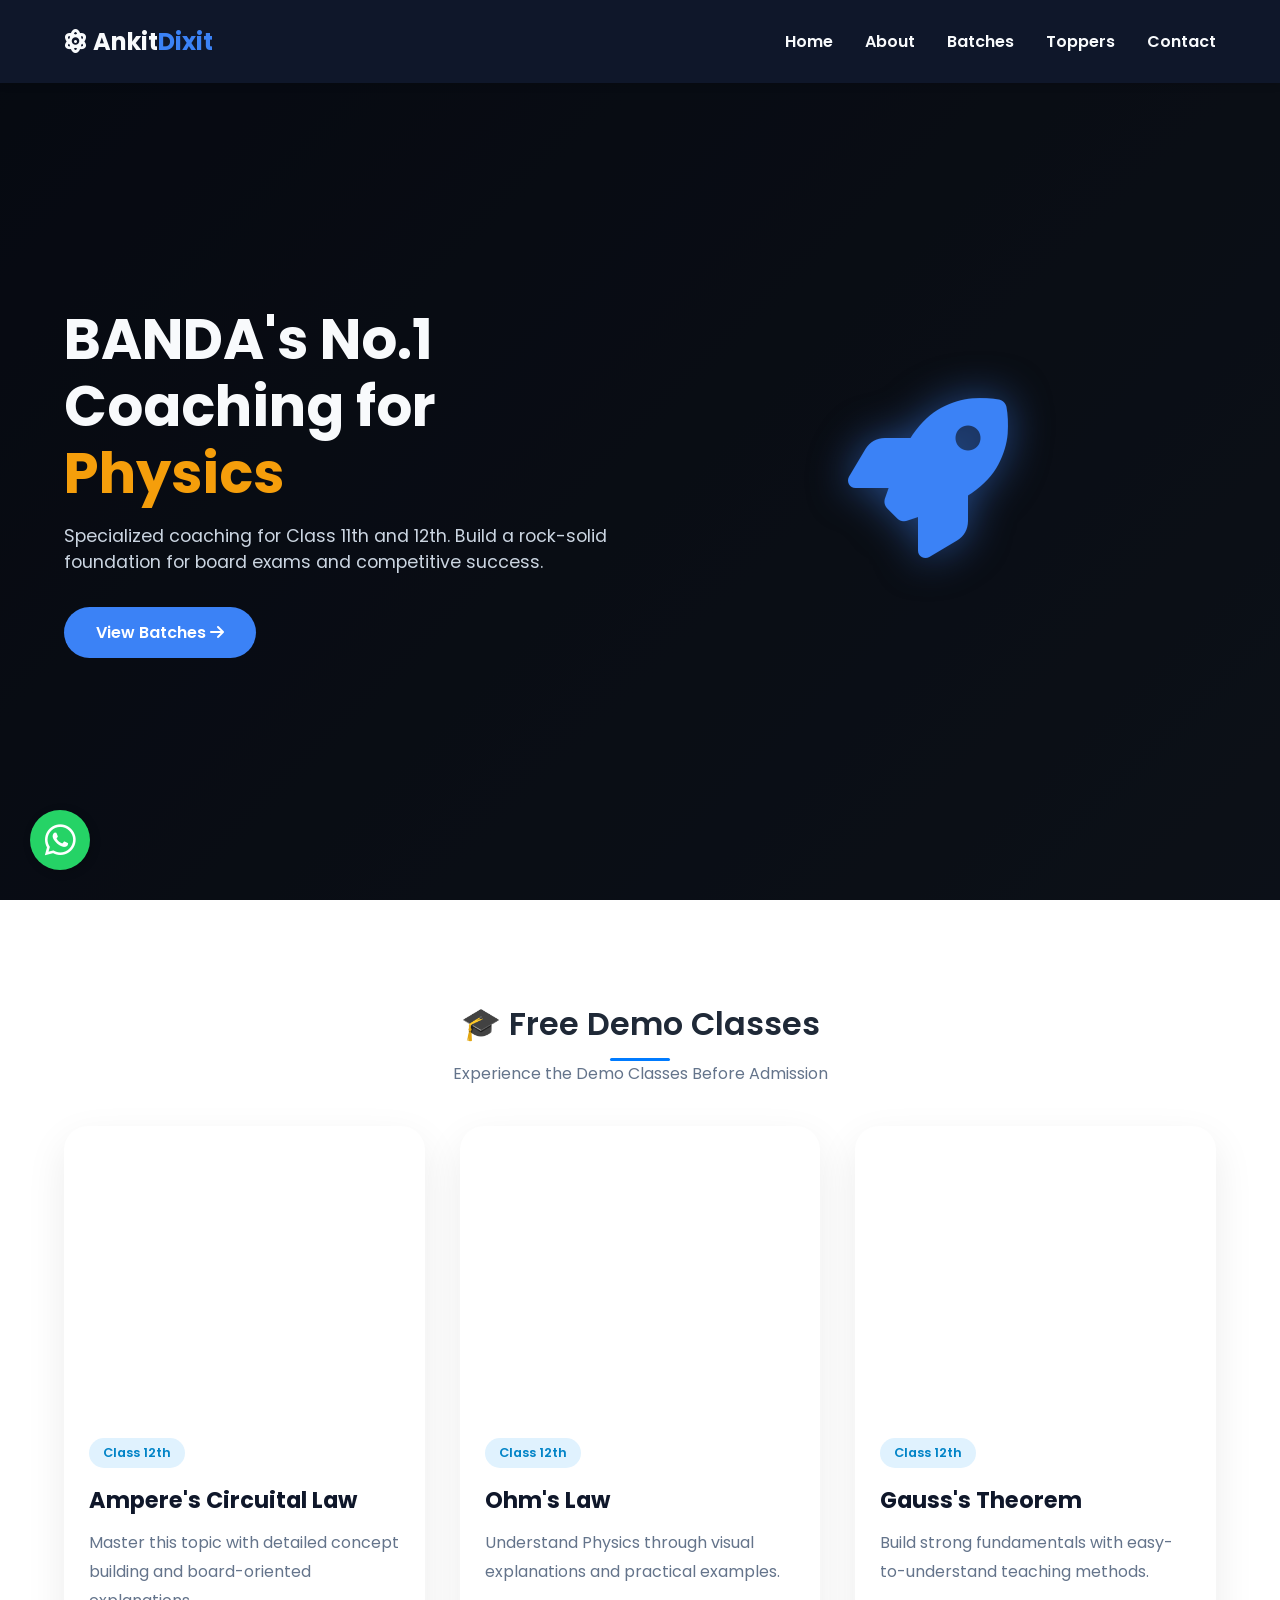
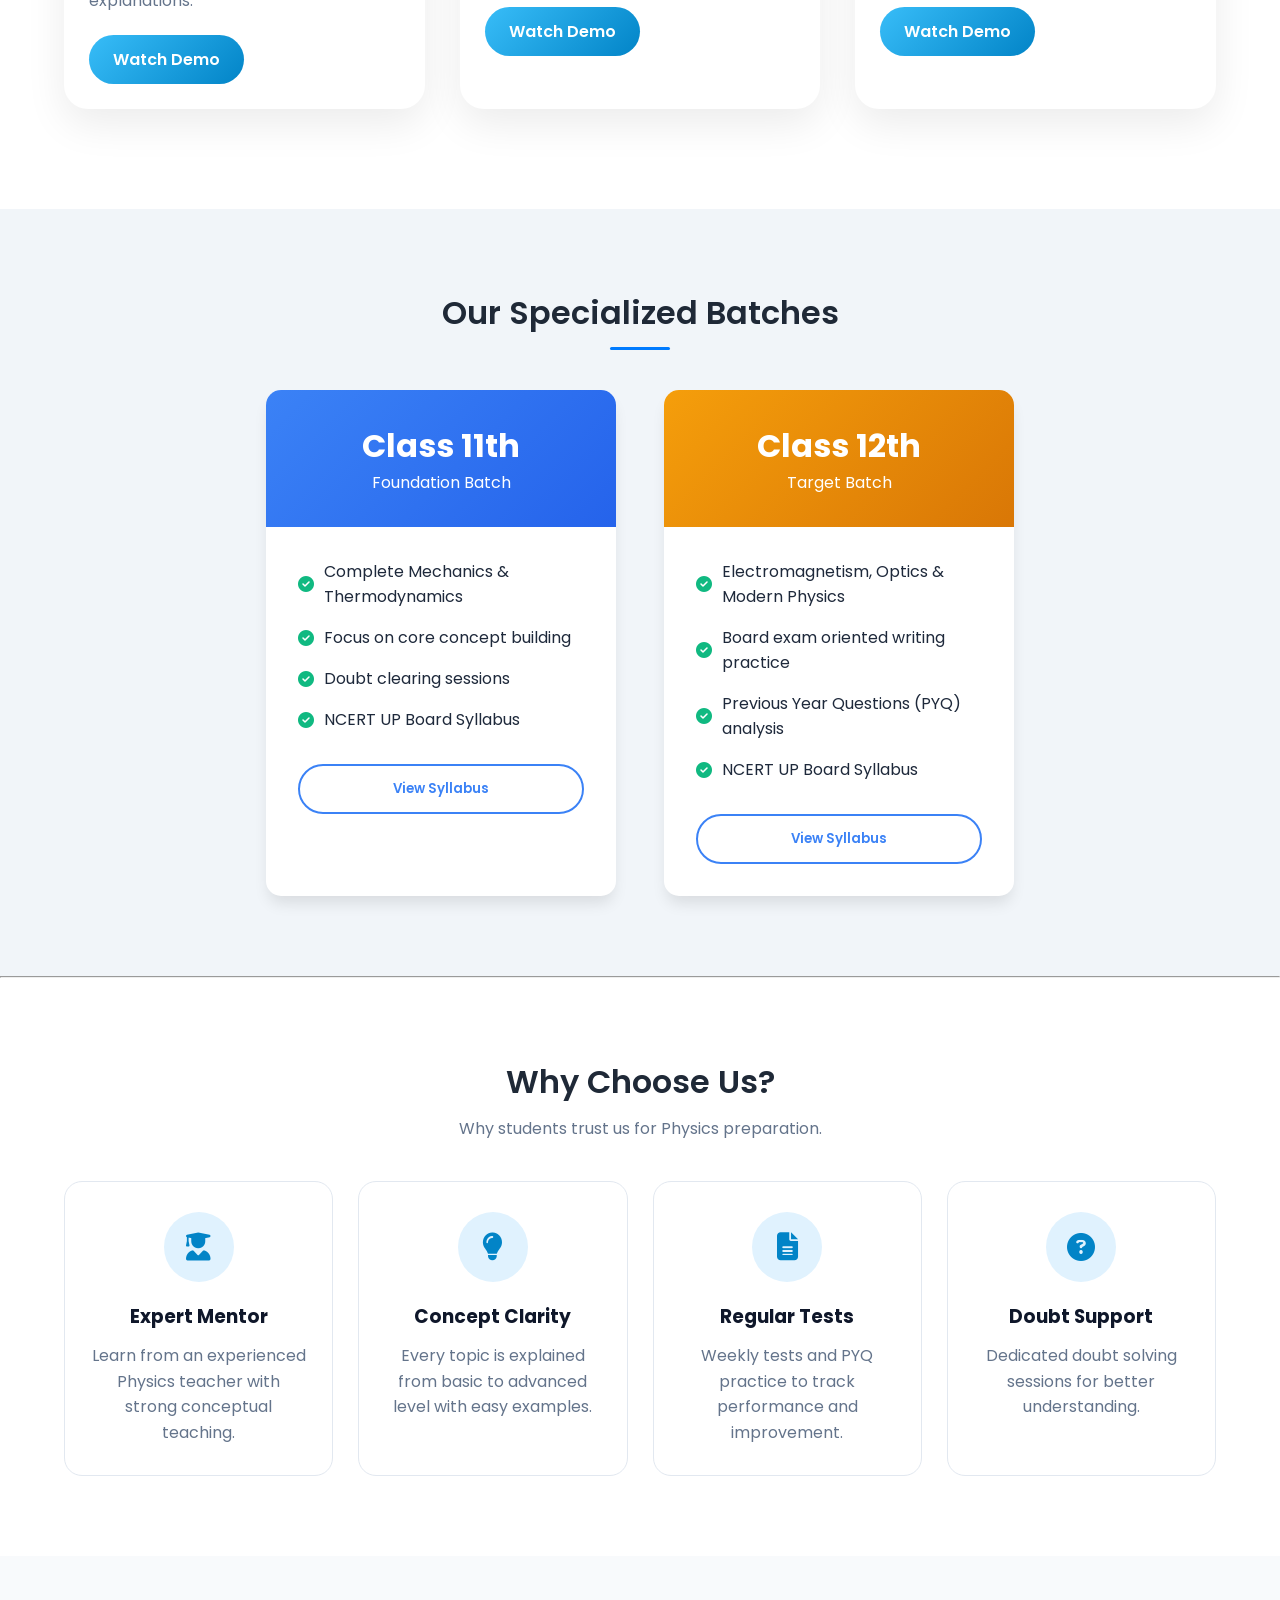
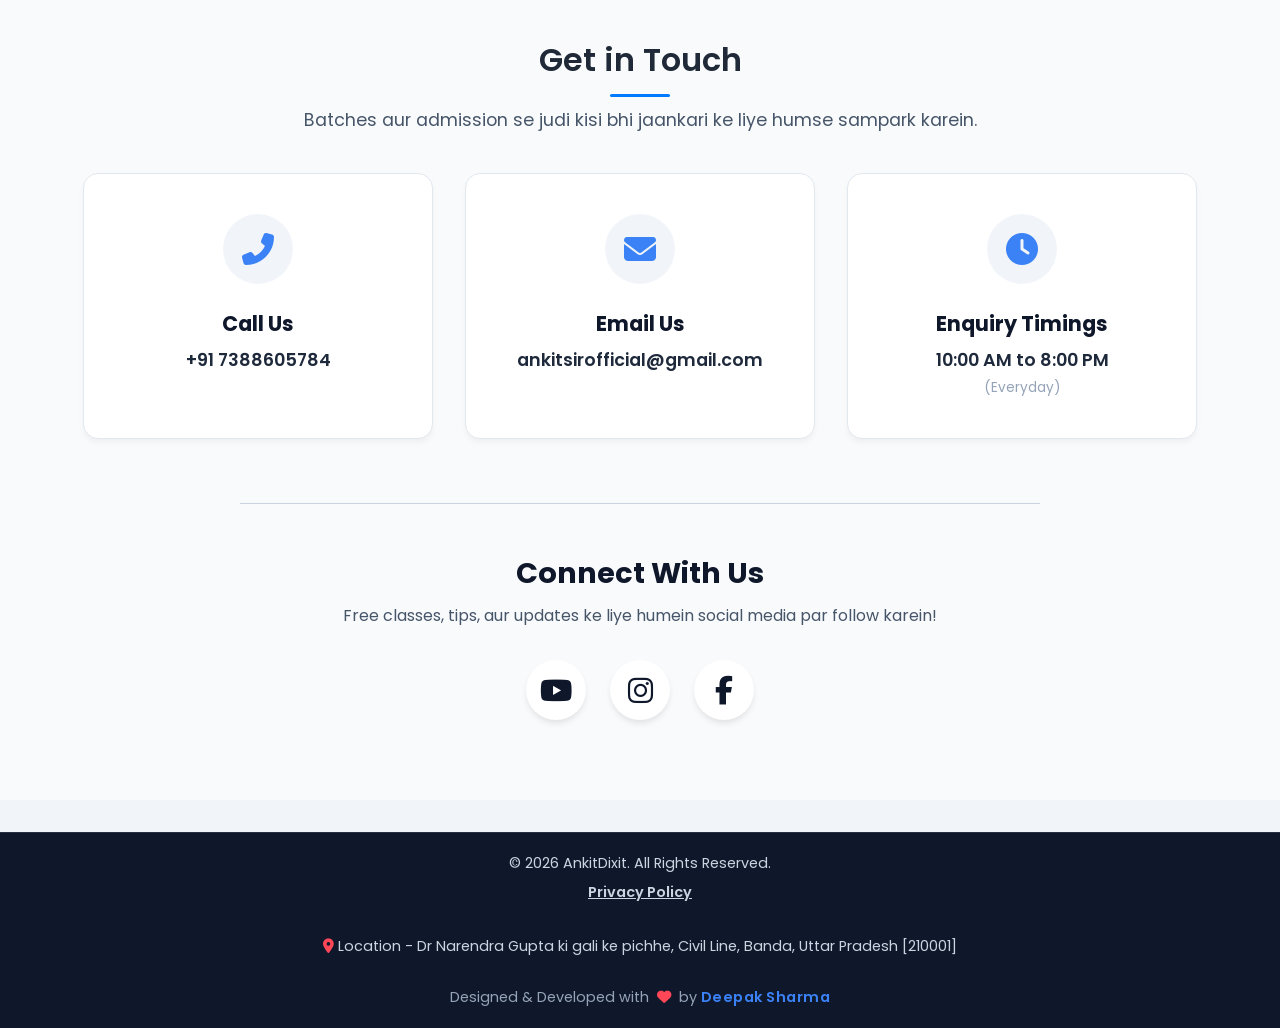
==== commit 53954ae4: "upadate some code" ====
--- a/index.html
+++ b/index.html
@@ -77,17 +77,20 @@
 
         <div class="demo-card">
             <div class="video-wrapper">
-                <iframe src="https://www.youtube.com/embed/VIDEO_ID_1"
+                <iframe src="https://www.youtube.com/embed/v0cAjT7-DBk"
                     allowfullscreen>
                 </iframe>
             </div>
 
+            
+
+
             <div class="demo-content">
                 <span class="demo-tag">Class 12th</span>
-                <h3>Electric Charges & Fields</h3>
-                <p>Master Electrostatics with detailed concept building and board-oriented explanations.</p>
-
-                <a href="https://youtu.be/VIDEO_ID_1" target="_blank" class="demo-btn">
+                <h3>Ampere's Circuital Law</h3>
+                <p>Master this topic with detailed concept building and board-oriented explanations.</p>
+
+                <a href="https://youtu.be/v0cAjT7-DBk?si=_3R21ae0TaqsSNQT" target="_blank" class="demo-btn">
                     Watch Demo
                 </a>
             </div>
@@ -95,17 +98,17 @@
 
         <div class="demo-card">
             <div class="video-wrapper">
-                <iframe src="https://www.youtube.com/embed/VIDEO_ID_2"
+                <iframe src="https://www.youtube.com/embed/hN0FZVgDSLA"
                     allowfullscreen>
                 </iframe>
             </div>
 
             <div class="demo-content">
                 <span class="demo-tag">Class 12th</span>
-                <h3>Current Electricity</h3>
+                <h3>Ohm's Law</h3>
                 <p>Understand Physics through visual explanations and practical examples.</p>
 
-                <a href="https://youtu.be/VIDEO_ID_2" target="_blank" class="demo-btn">
+                <a href="https://youtu.be/hN0FZVgDSLA?si=fomkYb-10DFTCpiI" class="demo-btn">
                     Watch Demo
                 </a>
             </div>
@@ -113,17 +116,17 @@
 
         <div class="demo-card">
             <div class="video-wrapper">
-                <iframe src="https://www.youtube.com/embed/VIDEO_ID_3"
+                <iframe src="https://www.youtube.com/embed/PckQ7uzcJ9M"
                     allowfullscreen>
                 </iframe>
             </div>
 
             <div class="demo-content">
-                <span class="demo-tag">Class 11th</span>
-                <h3>Motion in a Straight Line</h3>
+                <span class="demo-tag">Class 12th</span>
+                <h3>Gauss's Theorem</h3>
                 <p>Build strong fundamentals with easy-to-understand teaching methods.</p>
 
-                <a href="https://youtu.be/VIDEO_ID_3" target="_blank" class="demo-btn">
+                <a href="https://youtu.be/PckQ7uzcJ9M?si=FCjPY2L5J2wXRYJ_" target="_blank" class="demo-btn">
                     Watch Demo
                 </a>
             </div>
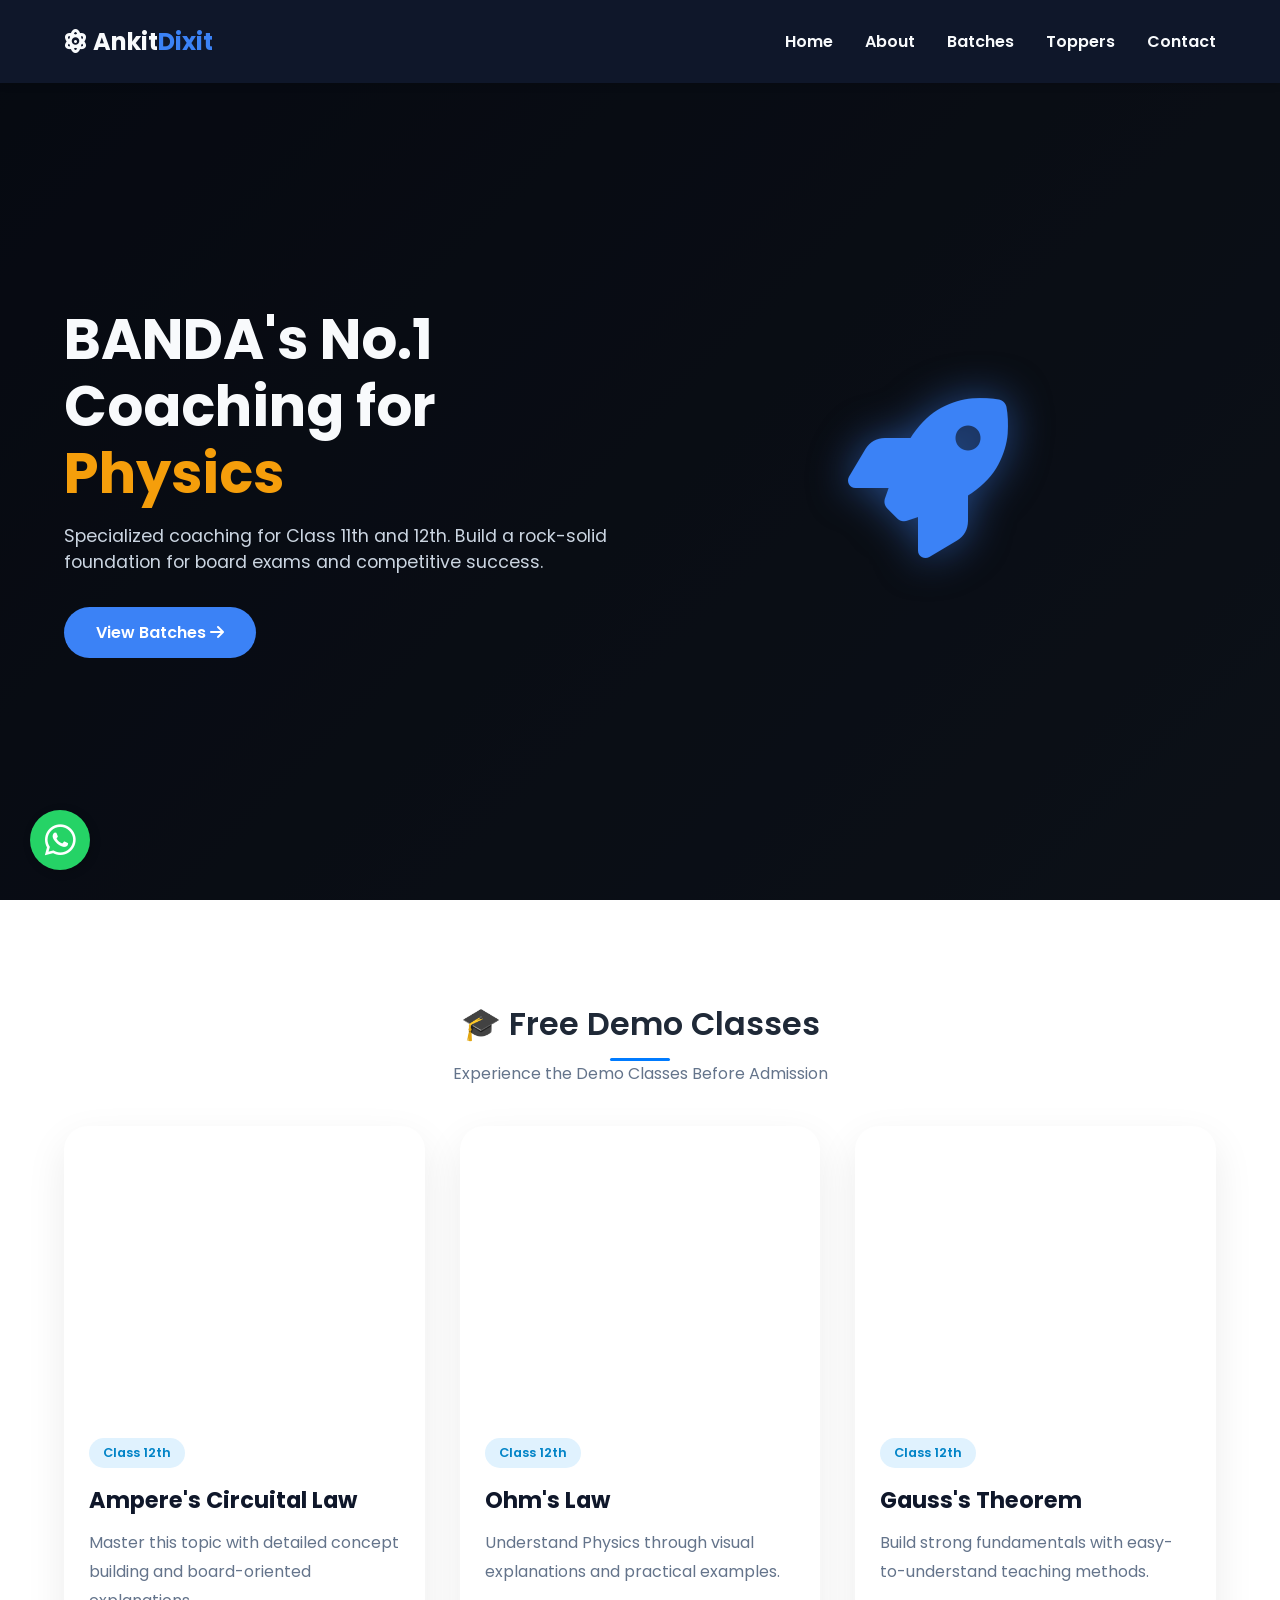
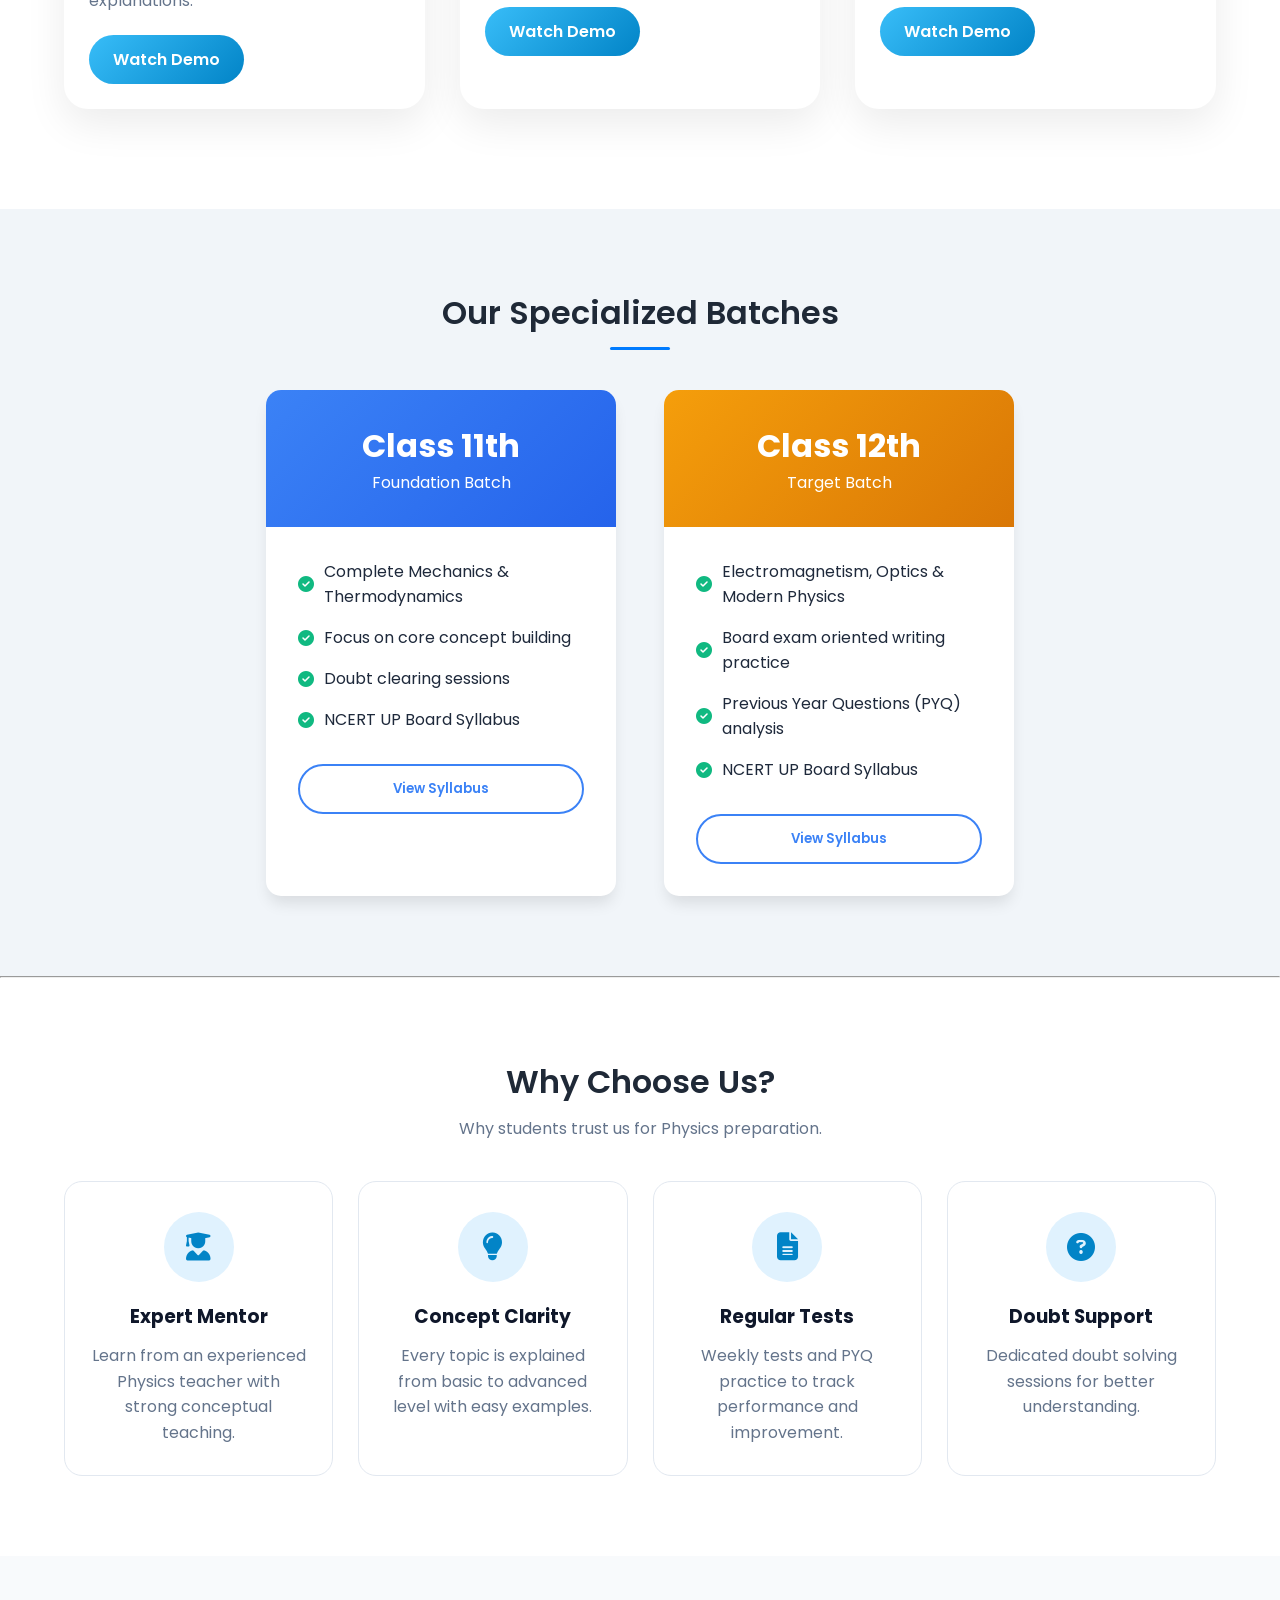
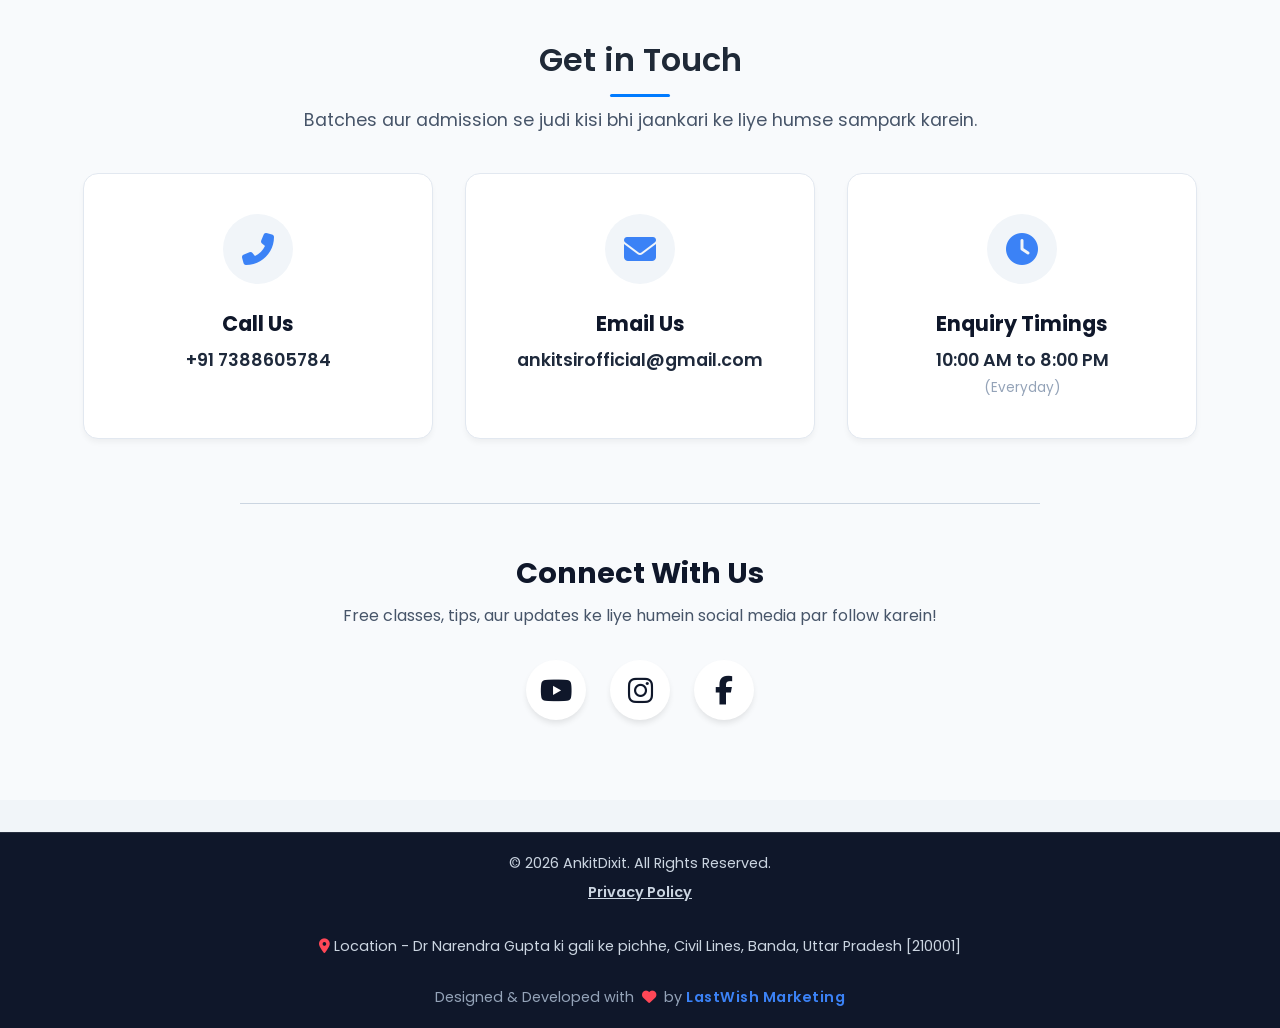
==== commit ff05d10d: "students updation" ====
--- a/index.html
+++ b/index.html
@@ -25,7 +25,7 @@
         <div class="electron"></div>
         <div class="nucleus"></div>
     </div>
-    <p class="loading-text">Loading Physics Magic...</p>
+    <p class="loading-text">Please wait</p>
 </div>
 <body>
 
@@ -116,7 +116,7 @@
 
         <div class="demo-card">
             <div class="video-wrapper">
-                <iframe src="https://www.youtube.com/embed/PckQ7uzcJ9M"
+                <iframe src="https://www.youtube.com/embed/bF2HaxhW_bk"
                     allowfullscreen>
                 </iframe>
             </div>
@@ -126,7 +126,7 @@
                 <h3>Gauss's Theorem</h3>
                 <p>Build strong fundamentals with easy-to-understand teaching methods.</p>
 
-                <a href="https://youtu.be/PckQ7uzcJ9M?si=FCjPY2L5J2wXRYJ_" target="_blank" class="demo-btn">
+                <a href="https://youtu.be/bF2HaxhW_bk?si=LeH1a-f2DcyGwL94" target="_blank" class="demo-btn">
                     Watch Demo
                 </a>
             </div>
@@ -332,11 +332,11 @@
 </div>
     <!-- Naya Location Section -->
     <p class="location-text">
-        <i class="fas fa-map-marker-alt"></i> Location - Dr Narendra Gupta ki gali ke pichhe, Civil Line, Banda, Uttar Pradesh [210001]
+        <i class="fas fa-map-marker-alt"></i> Location - Dr Narendra Gupta ki gali ke pichhe, Civil Lines, Banda, Uttar Pradesh [210001]
     </p>
     
     <p class="developer-credit">
-        Designed & Developed with <i class="fas fa-heart"></i> by <a href="https://www.instagram.com/ideeepaksharma?igsh=ZzlsNzhhY3Z3b3B1" target="_blank">Deepak Sharma</a>
+        Designed & Developed with <i class="fas fa-heart"></i> by <a href="https://www.instagram.com/lastwishmarketing?igsh=ZzlsNzhhY3Z3b3B1" target="_blank">LastWish Marketing</a>
     </p>
 </div>
 
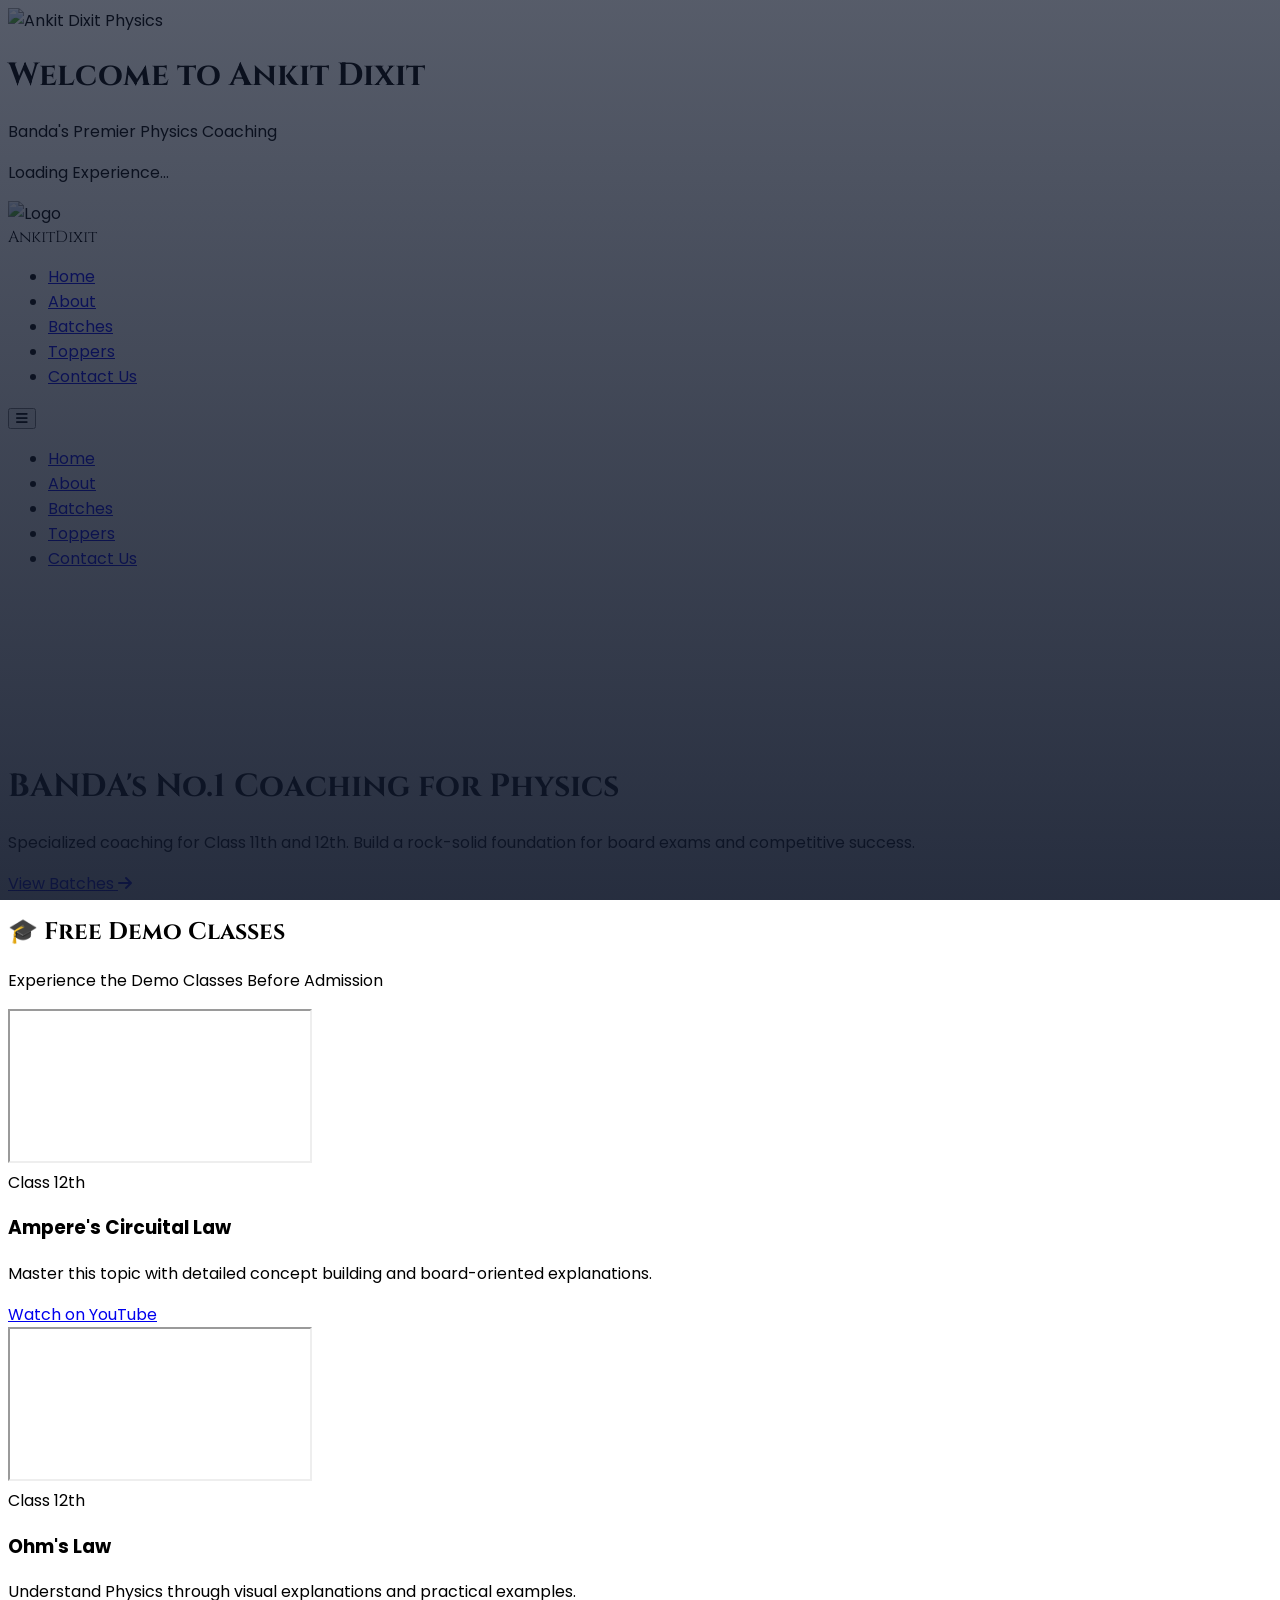
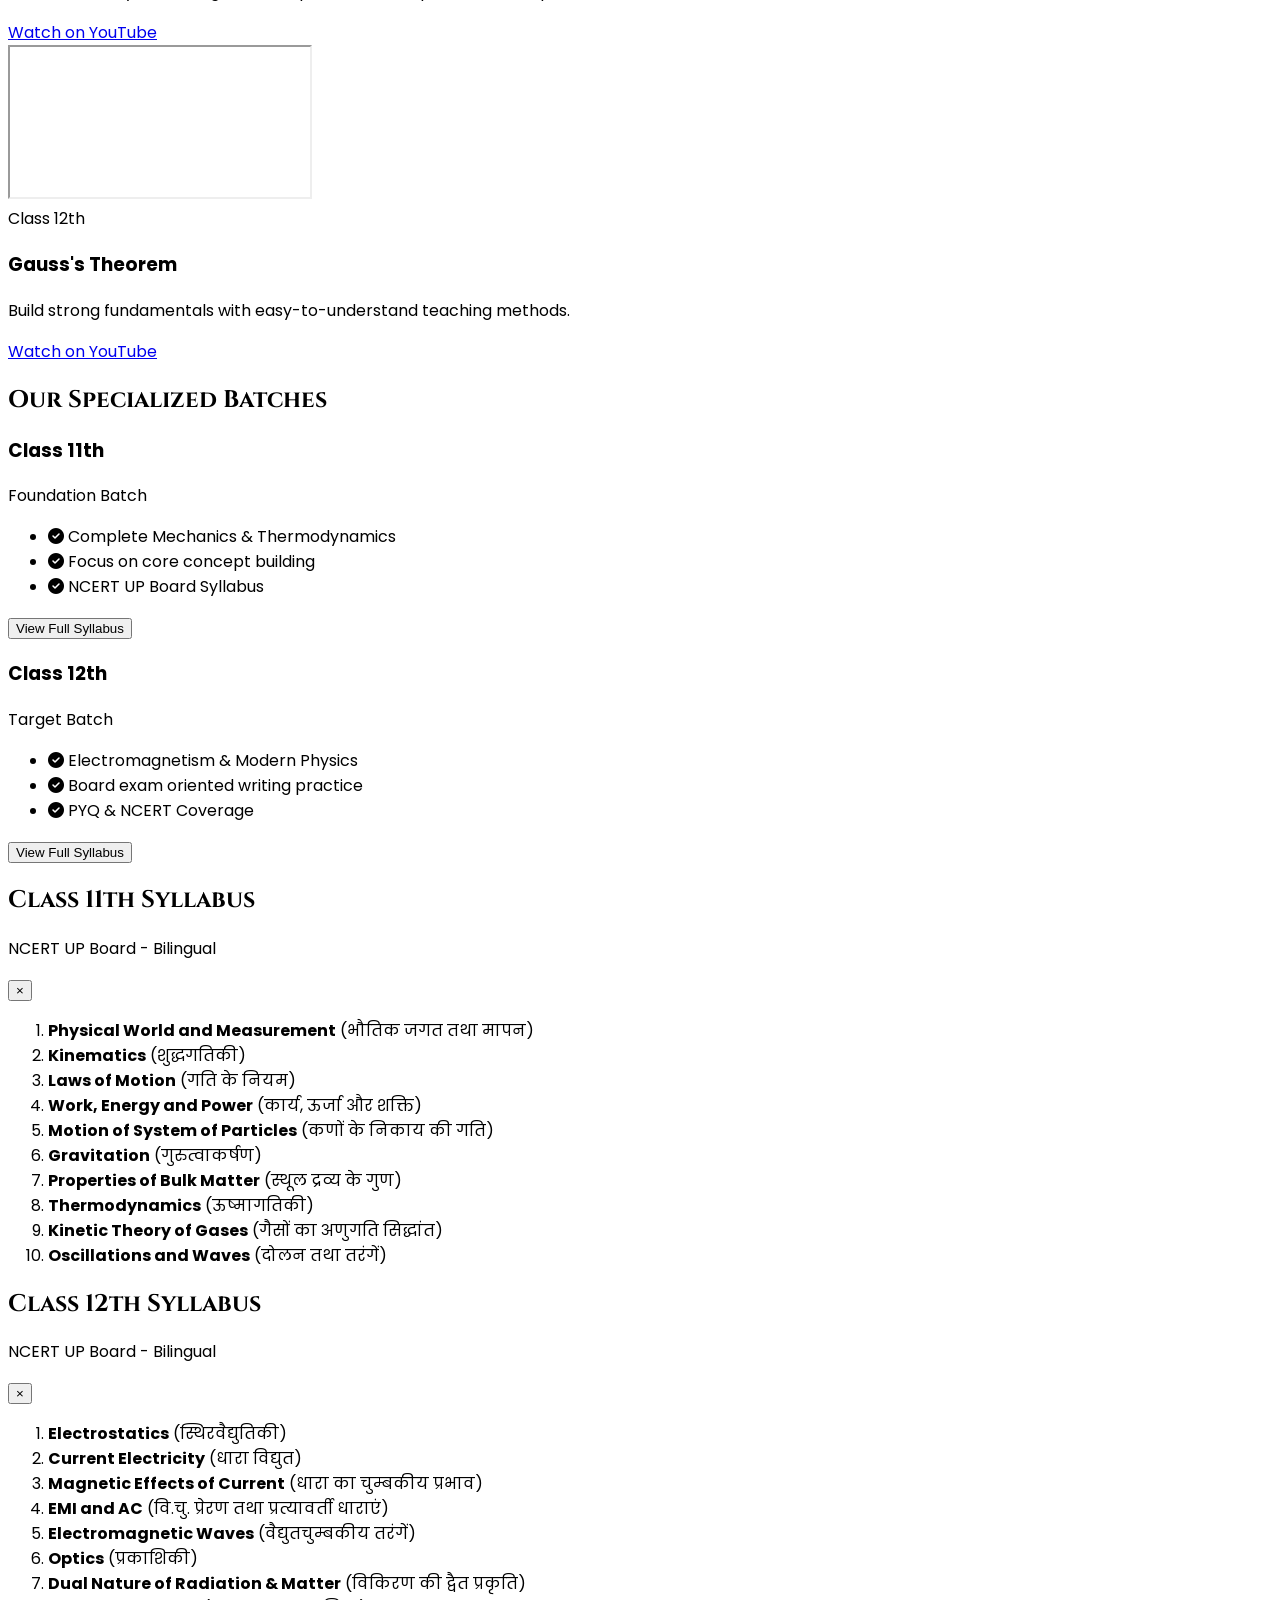
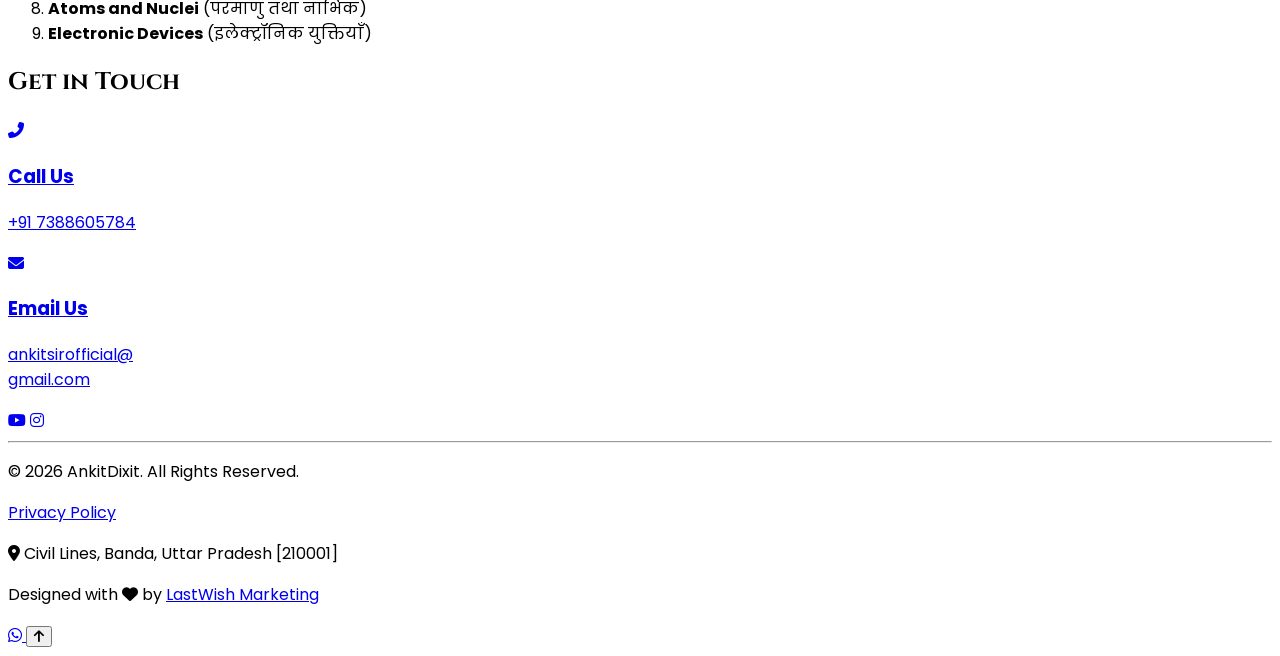
==== commit fa2c57de: "upgradation" ====
--- a/index.html
+++ b/index.html
@@ -1,345 +1,318 @@
 <!DOCTYPE html>
-<html lang="en">
+<html lang="en" class="scroll-smooth overflow-x-hidden">
 <head>
     <meta charset="UTF-8">
-    <meta name="viewport" content="width=device-width, initial-scale=1.0">
+    <meta name="viewport" content="width=device-width, initial-scale=1.0, maximum-scale=1.0, user-scalable=no">
     <title>Ankit Dixit - Best Physics Coaching in Banda | Class 11th & 12th</title>
-    <link rel="icon" type="image/png" href="./photos/ad favicon.jpg">
-
-<meta name="description" content="Banda's No.1 Physics coaching by Ankit Dixit. Specialized classes for 11th, 12th, UP Board, and competitive exams. Get expert guidance, notes, and weekly tests.">
-
-<meta name="keywords" content="Ankit Dixit, Best Physics teacher in Banda, Banda Physics coaching, UP Board Physics Class 12, Top teacher in Banda, Ankit Sir Physics">
-
-<meta name="author" content="Ankit Dixit">
-
-<meta property="og:title" content="Ankit Dixit - Best Physics Coaching in Banda">
-<meta property="og:description" content="Join Banda's top physics coaching for Class 11th and 12th. Learn from Ankit Dixit Sir.">
-<meta property="og:type" content="website">
+    
+    <!-- FAVICON PATH FIXED -->
+    <link rel="icon" type="image/jpeg" href="./photos/ad favicon.jpg">
+    <meta name="description" content="Banda's No.1 Physics coaching by Ankit Dixit. Specialized classes for 11th, 12th, UP Board, and competitive exams. Get expert guidance, notes, and weekly tests.">
+    
+    <!-- FontAwesome Icons -->
+    <link rel="stylesheet" href="https://cdnjs.cloudflare.com/ajax/libs/font-awesome/6.4.0/css/all.min.css">
+    
+    <!-- Tailwind CSS -->
+    <script src="https://cdn.tailwindcss.com"></script>
+    
+    <!-- Custom CSS -->
     <link rel="stylesheet" href="style.css">
-    <link rel="stylesheet" href="https://cdnjs.cloudflare.com/ajax/libs/font-awesome/6.4.0/css/all.min.css">
+
+    <!-- Pre-check for visited users (Jisse wapas aane par screen na atke) -->
+    <script>
+        if (sessionStorage.getItem('welcomeShown')) {
+            document.documentElement.classList.add('visited');
+        }
+    </script>
 </head>
-<div id="loader-wrapper">
-    <div class="atom">
-        <div class="electron"></div>
-        <div class="electron"></div>
-        <div class="electron"></div>
-        <div class="nucleus"></div>
+<body class="bg-gray-50 text-gray-800 antialiased w-full relative overflow-hidden">
+
+    <!-- ==============================================
+        AUTO-HIDE PREMIUM DARK WELCOME PAGE 
+    ================================================ -->
+    <div id="welcomeSplash" class="fixed inset-0 z-[99999] flex flex-col items-center justify-center bg-[#050505] transition-opacity duration-1000">
+        
+        <!-- Subtle Cinematic Glows -->
+        <div class="absolute top-[-10%] left-[-10%] w-[50vw] h-[50vw] bg-yellow-600/10 rounded-full blur-[120px] pointer-events-none"></div>
+        <div class="absolute bottom-[-10%] right-[-10%] w-[50vw] h-[50vw] bg-blue-900/10 rounded-full blur-[120px] pointer-events-none"></div>
+
+        <div class="relative z-10 flex flex-col items-center px-4 w-full max-w-4xl text-center animate-fade-in-up">
+            
+            <!-- Premium Dark Frame for Banner -->
+            <div class="p-2 md:p-3 bg-[#111111]/80 backdrop-blur-xl rounded-2xl shadow-[0_15px_50px_rgba(0,0,0,0.8)] border border-gray-800 mb-8 transition-transform duration-500 hover:scale-[1.02]">
+                <img src="./photos/ankit sir banner.jpeg" alt="Ankit Dixit Physics" class="w-full max-h-[50vh] md:max-h-[60vh] object-contain rounded-xl opacity-90 hover:opacity-100 transition-opacity duration-300">
+            </div>
+            
+            <h1 class="text-3xl md:text-5xl font-bold text-white mb-3 premium-font uppercase tracking-widest drop-shadow-2xl">
+                Welcome to <span class="text-transparent bg-clip-text bg-gradient-to-r from-yellow-200 via-yellow-500 to-yellow-600">Ankit Dixit</span>
+            </h1>
+            
+            <p class="text-gray-400 text-xs md:text-sm mb-8 font-light tracking-[0.3em] uppercase">Banda's Premier Physics Coaching</p>
+            
+            <!-- Auto-Timer Loading Indicator (Button ki jagah) -->
+            <div class="flex flex-col items-center mt-2">
+                <div class="w-8 h-8 border-4 border-yellow-500 border-t-transparent rounded-full animate-spin shadow-[0_0_15px_rgba(234,179,8,0.5)]"></div>
+                <p class="text-yellow-500 text-xs tracking-[0.2em] uppercase mt-4 animate-pulse">Loading Experience...</p>
+            </div>
+        </div>
     </div>
-    <p class="loading-text">Please wait</p>
-</div>
-<body>
-
-    <nav class="navbar">
-        <div class="logo">
-            <i class="fas fa-atom"></i> Ankit<span>Dixit</span>
-        </div>
-        <ul class="nav-links">
-            <li><a href="#home">Home</a></li>
-            <li><a href="about.html">About</a></li>
-            <li><a href="batches.html">Batches</a></li>
-            <li><a href="toppers.html">Toppers</a></li>
-            <li><a href="#contact">Contact</a></li>
-        </ul>
-        <div class="hamburger">
-            <i class="fas fa-bars"></i>
+    <!-- END OF WELCOME PAGE -->
+
+    <!-- Navbar -->
+    <nav class="bg-white shadow-md fixed w-full top-0 z-50 transition-all duration-300">
+        <div class="max-w-7xl mx-auto px-4 sm:px-6 lg:px-8">
+            <div class="flex justify-between items-center h-20">
+                <!-- Logo -->
+                <div class="flex items-center gap-2 md:gap-3">
+                    <img src="./photos/ad favicon.jpg" alt="Logo" class="h-10 w-10 md:h-12 md:w-12 rounded-full border-2 border-blue-600 shadow-sm">
+                    <div class="text-xl md:text-2xl font-bold text-blue-900 flex items-center premium-font tracking-wide">
+                        Ankit<span class="text-blue-500 ml-1">Dixit</span>
+                    </div>
+                </div>
+                
+                <!-- Desktop Menu -->
+                <ul class="hidden md:flex space-x-8 items-center font-medium">
+                    <li><a href="#home" class="text-blue-600 font-bold border-b-2 border-blue-600 pb-1">Home</a></li>
+                    <li><a href="about.html" class="text-gray-700 hover:text-blue-600 transition">About</a></li>
+                    <li><a href="batches.html" class="text-gray-700 hover:text-blue-600 transition">Batches</a></li>
+                    <li><a href="toppers.html" class="text-gray-700 hover:text-blue-600 transition">Toppers</a></li>
+                    <li><a href="#contact" class="bg-blue-600 text-white px-5 py-2 rounded-full hover:bg-blue-700 shadow-md transition">Contact Us</a></li>
+                </ul>
+
+                <!-- Mobile Menu Button (Hamburger) -->
+                <div class="md:hidden flex items-center">
+                    <button id="mobile-menu-btn" class="text-blue-900 focus:outline-none p-2 mr-[-8px]">
+                        <i class="fas fa-bars text-2xl"></i>
+                    </button>
+                </div>
+            </div>
+        </div>
+
+        <!-- Mobile Menu Panel -->
+        <div id="mobile-menu" class="hidden md:hidden bg-white border-t border-gray-100 shadow-xl absolute w-full left-0 top-20">
+            <ul class="flex flex-col px-4 pt-4 pb-6 space-y-4 font-medium text-center">
+                <li><a href="#home" class="block py-2 text-blue-600 font-bold">Home</a></li>
+                <li><a href="about.html" class="block py-2 text-gray-700 hover:text-blue-600">About</a></li>
+                <li><a href="batches.html" class="block py-2 text-gray-700 hover:text-blue-600">Batches</a></li>
+                <li><a href="toppers.html" class="block py-2 text-gray-700 hover:text-blue-600">Toppers</a></li>
+                <li><a href="#contact" class="block py-2 text-gray-700 hover:text-blue-600 font-bold">Contact Us</a></li>
+            </ul>
         </div>
     </nav>
 
-    <header id="home" class="hero">
-    
-    <video class="hero-video" autoplay loop muted playsinline>
-        <source src="Photos/myvideo1.mp4" type="video/mp4">
-    </video>
-    
-    <div class="video-overlay"></div>
-
-    <div class="hero-content">
-        <h1>BANDA's No.1 Coaching for <span>Physics</span></h1>
-        <p>Specialized coaching for Class 11th and 12th. Build a rock-solid foundation for board exams and competitive success.</p>
-        <a href="batches.html" class="btn">View Batches <i class="fas fa-arrow-right"></i></a>
+    <!-- Hero Section -->
+    <header id="home" class="relative h-screen flex items-center justify-center overflow-hidden pt-16">
+        <video class="absolute top-0 left-0 w-full h-full object-cover z-0" autoplay loop muted playsinline>
+            <source src="./Photos/myvideo2.mp4" type="video/mp4">
+        </video>
+        <div class="video-overlay"></div>
+
+        <div class="relative z-10 text-center px-4 max-w-4xl mx-auto mt-10 reveal fade-bottom w-full">
+            <h1 class="text-3xl sm:text-4xl md:text-6xl font-extrabold text-white mb-4 md:mb-6 leading-tight shadow-sm premium-font break-words">
+                BANDA's No.1 Coaching for <span class="text-yellow-400 block sm:inline">Physics</span>
+            </h1>
+            <p class="text-base md:text-xl text-gray-200 mb-8 md:mb-10 max-w-2xl mx-auto font-light px-2">
+                Specialized coaching for Class 11th and 12th. Build a rock-solid foundation for board exams and competitive success.
+            </p>
+            <a href="batches.html" class="inline-flex items-center gap-2 bg-gradient-to-r from-blue-600 to-blue-500 text-white font-bold py-3 px-6 md:py-4 md:px-8 rounded-full shadow-xl hover:shadow-2xl hover:scale-105 transition-all text-sm md:text-base">
+                View Batches <i class="fas fa-arrow-right"></i>
+            </a>
+        </div>
+    </header>
+
+    <!-- Demo Classes Section -->
+    <section id="demo-classes" class="py-16 md:py-20 bg-white">
+        <div class="max-w-7xl mx-auto px-4 md:px-6">
+            <div class="text-center mb-12 md:mb-16 reveal fade-bottom">
+                <h2 class="text-2xl md:text-4xl font-bold text-blue-900 mb-3 md:mb-4 premium-font">🎓 Free Demo Classes</h2>
+                <div class="w-16 md:w-24 h-1 bg-gradient-to-r from-yellow-400 to-yellow-600 mx-auto rounded-full mb-4"></div>
+                <p class="text-gray-600 text-base md:text-lg">Experience the Demo Classes Before Admission</p>
+            </div>
+
+            <div class="grid grid-cols-1 md:grid-cols-2 lg:grid-cols-3 gap-6 md:gap-8">
+                <!-- Video Card 1 -->
+                <div class="bg-white rounded-2xl overflow-hidden shadow-lg border border-gray-100 hover:shadow-2xl transition-all duration-300 reveal fade-bottom">
+                    <div class="relative pt-[56.25%] w-full">
+                        <iframe class="absolute top-0 left-0 w-full h-full" src="https://www.youtube.com/embed/v0cAjT7-DBk" allowfullscreen></iframe>
+                    </div>
+                    <div class="p-5 md:p-6">
+                        <span class="inline-block bg-blue-100 text-blue-800 text-xs font-bold px-3 py-1 rounded-full mb-3">Class 12th</span>
+                        <h3 class="text-lg md:text-xl font-bold text-gray-800 mb-2">Ampere's Circuital Law</h3>
+                        <p class="text-gray-600 text-sm mb-4 line-clamp-2">Master this topic with detailed concept building and board-oriented explanations.</p>
+                        <a href="https://youtu.be/v0cAjT7-DBk?si=_3R21ae0TaqsSNQT" target="_blank" class="block text-center bg-gray-50 text-blue-600 font-semibold py-2 rounded-lg border border-blue-100 hover:bg-blue-600 hover:text-white transition-colors text-sm md:text-base">Watch on YouTube</a>
+                    </div>
+                </div>
+
+                <!-- Video Card 2 -->
+                <div class="bg-white rounded-2xl overflow-hidden shadow-lg border border-gray-100 hover:shadow-2xl transition-all duration-300 reveal fade-bottom delay-100">
+                    <div class="relative pt-[56.25%] w-full">
+                        <iframe class="absolute top-0 left-0 w-full h-full" src="https://www.youtube.com/embed/hN0FZVgDSLA" allowfullscreen></iframe>
+                    </div>
+                    <div class="p-5 md:p-6">
+                        <span class="inline-block bg-blue-100 text-blue-800 text-xs font-bold px-3 py-1 rounded-full mb-3">Class 12th</span>
+                        <h3 class="text-lg md:text-xl font-bold text-gray-800 mb-2">Ohm's Law</h3>
+                        <p class="text-gray-600 text-sm mb-4 line-clamp-2">Understand Physics through visual explanations and practical examples.</p>
+                        <a href="https://youtu.be/hN0FZVgDSLA?si=fomkYb-10DFTCpiI" target="_blank" class="block text-center bg-gray-50 text-blue-600 font-semibold py-2 rounded-lg border border-blue-100 hover:bg-blue-600 hover:text-white transition-colors text-sm md:text-base">Watch on YouTube</a>
+                    </div>
+                </div>
+
+                <!-- Video Card 3 -->
+                <div class="bg-white rounded-2xl overflow-hidden shadow-lg border border-gray-100 hover:shadow-2xl transition-all duration-300 reveal fade-bottom delay-200">
+                    <div class="relative pt-[56.25%] w-full">
+                        <iframe class="absolute top-0 left-0 w-full h-full" src="https://www.youtube.com/embed/bF2HaxhW_bk" allowfullscreen></iframe>
+                    </div>
+                    <div class="p-5 md:p-6">
+                        <span class="inline-block bg-blue-100 text-blue-800 text-xs font-bold px-3 py-1 rounded-full mb-3">Class 12th</span>
+                        <h3 class="text-lg md:text-xl font-bold text-gray-800 mb-2">Gauss's Theorem</h3>
+                        <p class="text-gray-600 text-sm mb-4 line-clamp-2">Build strong fundamentals with easy-to-understand teaching methods.</p>
+                        <a href="https://youtu.be/bF2HaxhW_bk?si=LeH1a-f2DcyGwL94" target="_blank" class="block text-center bg-gray-50 text-blue-600 font-semibold py-2 rounded-lg border border-blue-100 hover:bg-blue-600 hover:text-white transition-colors text-sm md:text-base">Watch on YouTube</a>
+                    </div>
+                </div>
+            </div>
+        </div>
+    </section>
+
+    <!-- Batches Shortcut Section -->
+    <section id="batches" class="py-16 md:py-20 bg-gray-50">
+        <div class="max-w-7xl mx-auto px-4 md:px-6">
+            <div class="text-center mb-12 md:mb-16 reveal fade-bottom">
+                <h2 class="text-2xl md:text-4xl font-bold text-blue-900 mb-3 md:mb-4 premium-font">Our Specialized Batches</h2>
+                <div class="w-16 md:w-24 h-1 bg-gradient-to-r from-blue-500 to-blue-800 mx-auto rounded-full"></div>
+            </div>
+
+            <div class="grid grid-cols-1 md:grid-cols-2 gap-8 max-w-4xl mx-auto">
+                <!-- 11th Batch -->
+                <div class="bg-white rounded-2xl shadow-xl overflow-hidden border border-gray-100 reveal fade-bottom">
+                    <div class="bg-gradient-to-r from-blue-800 to-blue-600 p-5 md:p-6 text-center text-white">
+                        <h3 class="text-2xl md:text-3xl font-bold mb-1">Class 11th</h3>
+                        <span class="bg-white/20 px-3 py-1 md:px-4 rounded-full text-xs md:text-sm font-semibold tracking-wide">Foundation Batch</span>
+                    </div>
+                    <div class="p-6 md:p-8">
+                        <ul class="space-y-3 md:space-y-4 mb-6 md:mb-8 text-sm md:text-base text-gray-700">
+                            <li class="flex items-center gap-3"><i class="fas fa-check-circle text-green-500 text-lg"></i> Complete Mechanics & Thermodynamics</li>
+                            <li class="flex items-center gap-3"><i class="fas fa-check-circle text-green-500 text-lg"></i> Focus on core concept building</li>
+                            <li class="flex items-center gap-3"><i class="fas fa-check-circle text-green-500 text-lg"></i> NCERT UP Board Syllabus</li>
+                        </ul>
+                        <button class="open-modal w-full py-2 md:py-3 border-2 border-blue-600 text-blue-600 font-bold rounded-xl hover:bg-blue-600 hover:text-white transition-colors text-sm md:text-base" data-target="modal-11">View Full Syllabus</button>
+                    </div>
+                </div>
+
+                <!-- 12th Batch -->
+                <div class="bg-white rounded-2xl shadow-xl overflow-hidden border border-gray-100 reveal fade-bottom delay-100">
+                    <div class="bg-gradient-to-r from-orange-600 to-yellow-500 p-5 md:p-6 text-center text-white">
+                        <h3 class="text-2xl md:text-3xl font-bold mb-1">Class 12th</h3>
+                        <span class="bg-white/20 px-3 py-1 md:px-4 rounded-full text-xs md:text-sm font-semibold tracking-wide">Target Batch</span>
+                    </div>
+                    <div class="p-6 md:p-8">
+                        <ul class="space-y-3 md:space-y-4 mb-6 md:mb-8 text-sm md:text-base text-gray-700">
+                            <li class="flex items-center gap-3"><i class="fas fa-check-circle text-green-500 text-lg"></i> Electromagnetism & Modern Physics</li>
+                            <li class="flex items-center gap-3"><i class="fas fa-check-circle text-green-500 text-lg"></i> Board exam oriented writing practice</li>
+                            <li class="flex items-center gap-3"><i class="fas fa-check-circle text-green-500 text-lg"></i> PYQ & NCERT Coverage</li>
+                        </ul>
+                        <button class="open-modal w-full py-2 md:py-3 border-2 border-orange-500 text-orange-600 font-bold rounded-xl hover:bg-orange-500 hover:text-white transition-colors text-sm md:text-base" data-target="modal-12">View Full Syllabus</button>
+                    </div>
+                </div>
+            </div>
+        </div>
+    </section>
+
+    <!-- Modals (Hidden by default) -->
+    <!-- Modal 11th -->
+    <div id="modal-11" class="modal-overlay hidden fixed inset-0 bg-black/70 z-50 flex items-center justify-center p-4">
+        <div class="bg-white rounded-2xl max-w-lg w-full max-h-[85vh] overflow-hidden flex flex-col shadow-2xl animate-fade-in-up">
+            <div class="bg-gradient-to-r from-blue-800 to-blue-600 p-4 md:p-5 text-white flex justify-between items-center relative">
+                <div>
+                    <h2 class="text-xl md:text-2xl font-bold premium-font">Class 11th Syllabus</h2>
+                    <p class="text-blue-100 text-xs md:text-sm">NCERT UP Board - Bilingual</p>
+                </div>
+                <button class="close-modal text-white text-3xl leading-none hover:text-red-300 transition">&times;</button>
+            </div>
+            <div class="p-4 md:p-6 overflow-y-auto custom-scrollbar bg-gray-50 text-gray-700 text-sm md:text-base">
+                <ol class="list-decimal list-inside space-y-2 md:space-y-3 font-medium">
+                    <li class="p-2 border-b border-gray-200"><strong>Physical World and Measurement</strong> (भौतिक जगत तथा मापन)</li>
+                    <li class="p-2 border-b border-gray-200"><strong>Kinematics</strong> (शुद्धगतिकी)</li>
+                    <li class="p-2 border-b border-gray-200"><strong>Laws of Motion</strong> (गति के नियम)</li>
+                    <li class="p-2 border-b border-gray-200"><strong>Work, Energy and Power</strong> (कार्य, ऊर्जा और शक्ति)</li>
+                    <li class="p-2 border-b border-gray-200"><strong>Motion of System of Particles</strong> (कणों के निकाय की गति)</li>
+                    <li class="p-2 border-b border-gray-200"><strong>Gravitation</strong> (गुरुत्वाकर्षण)</li>
+                    <li class="p-2 border-b border-gray-200"><strong>Properties of Bulk Matter</strong> (स्थूल द्रव्य के गुण)</li>
+                    <li class="p-2 border-b border-gray-200"><strong>Thermodynamics</strong> (ऊष्मागतिकी)</li>
+                    <li class="p-2 border-b border-gray-200"><strong>Kinetic Theory of Gases</strong> (गैसों का अणुगति सिद्धांत)</li>
+                    <li class="p-2"><strong>Oscillations and Waves</strong> (दोलन तथा तरंगें)</li>
+                </ol>
+            </div>
+        </div>
     </div>
-    
-    <div class="hero-graphics">
-        <div class="floating-shape">
-            <i class="fas fa-rocket"></i>
-        </div>
-    </div>  
-</header>
-<section id="demo-classes" class="demo-classes">
-
-    <div class="section-header">
-        <h2>🎓 Free Demo Classes</h2>
-        <div class="divider"></div>
-        <p>Experience the Demo Classes Before Admission</p>
+
+    <!-- Modal 12th -->
+    <div id="modal-12" class="modal-overlay hidden fixed inset-0 bg-black/70 z-50 flex items-center justify-center p-4">
+        <div class="bg-white rounded-2xl max-w-lg w-full max-h-[85vh] overflow-hidden flex flex-col shadow-2xl animate-fade-in-up">
+            <div class="bg-gradient-to-r from-orange-600 to-yellow-500 p-4 md:p-5 text-white flex justify-between items-center relative">
+                <div>
+                    <h2 class="text-xl md:text-2xl font-bold premium-font">Class 12th Syllabus</h2>
+                    <p class="text-orange-100 text-xs md:text-sm">NCERT UP Board - Bilingual</p>
+                </div>
+                <button class="close-modal text-white text-3xl leading-none hover:text-red-800 transition">&times;</button>
+            </div>
+            <div class="p-4 md:p-6 overflow-y-auto custom-scrollbar bg-gray-50 text-gray-700 text-sm md:text-base">
+                <ol class="list-decimal list-inside space-y-2 md:space-y-3 font-medium">
+                    <li class="p-2 border-b border-gray-200"><strong>Electrostatics</strong> (स्थिरवैद्युतिकी)</li>
+                    <li class="p-2 border-b border-gray-200"><strong>Current Electricity</strong> (धारा विद्युत)</li>
+                    <li class="p-2 border-b border-gray-200"><strong>Magnetic Effects of Current</strong> (धारा का चुम्बकीय प्रभाव)</li>
+                    <li class="p-2 border-b border-gray-200"><strong>EMI and AC</strong> (वि.चु. प्रेरण तथा प्रत्यावर्ती धाराएं)</li>
+                    <li class="p-2 border-b border-gray-200"><strong>Electromagnetic Waves</strong> (वैद्युतचुम्बकीय तरंगें)</li>
+                    <li class="p-2 border-b border-gray-200"><strong>Optics</strong> (प्रकाशिकी)</li>
+                    <li class="p-2 border-b border-gray-200"><strong>Dual Nature of Radiation & Matter</strong> (विकिरण की द्वैत प्रकृति)</li>
+                    <li class="p-2 border-b border-gray-200"><strong>Atoms and Nuclei</strong> (परमाणु तथा नाभिक)</li>
+                    <li class="p-2"><strong>Electronic Devices</strong> (इलेक्ट्रॉनिक युक्तियाँ)</li>
+                </ol>
+            </div>
+        </div>
     </div>
 
-    <div class="demo-grid">
-
-        <div class="demo-card">
-            <div class="video-wrapper">
-                <iframe src="https://www.youtube.com/embed/v0cAjT7-DBk"
-                    allowfullscreen>
-                </iframe>
-            </div>
-
-            
-
-
-            <div class="demo-content">
-                <span class="demo-tag">Class 12th</span>
-                <h3>Ampere's Circuital Law</h3>
-                <p>Master this topic with detailed concept building and board-oriented explanations.</p>
-
-                <a href="https://youtu.be/v0cAjT7-DBk?si=_3R21ae0TaqsSNQT" target="_blank" class="demo-btn">
-                    Watch Demo
+    <!-- Contact Section -->
+    <section id="contact" class="py-16 bg-blue-900 text-white w-full overflow-hidden">
+        <div class="max-w-7xl mx-auto px-4 text-center">
+            <h2 class="text-2xl md:text-3xl font-bold mb-6 md:mb-8 premium-font reveal fade-bottom">Get in Touch</h2>
+            <div class="flex flex-col sm:flex-row justify-center gap-6 mb-10 reveal fade-bottom delay-100">
+                <a href="tel:+917388605784" class="flex flex-col items-center p-5 bg-white/10 rounded-xl hover:bg-white/20 transition backdrop-blur-sm w-full sm:w-48 mx-auto sm:mx-0">
+                    <i class="fas fa-phone-alt text-2xl md:text-3xl text-yellow-400 mb-2 md:mb-3"></i>
+                    <h3 class="font-bold">Call Us</h3>
+                    <p class="text-xs md:text-sm text-blue-200">+91 7388605784</p>
                 </a>
-            </div>
-        </div>
-
-        <div class="demo-card">
-            <div class="video-wrapper">
-                <iframe src="https://www.youtube.com/embed/hN0FZVgDSLA"
-                    allowfullscreen>
-                </iframe>
-            </div>
-
-            <div class="demo-content">
-                <span class="demo-tag">Class 12th</span>
-                <h3>Ohm's Law</h3>
-                <p>Understand Physics through visual explanations and practical examples.</p>
-
-                <a href="https://youtu.be/hN0FZVgDSLA?si=fomkYb-10DFTCpiI" class="demo-btn">
-                    Watch Demo
+                <a href="mailto:ankitsirofficial@gmail.com" class="flex flex-col items-center p-5 bg-white/10 rounded-xl hover:bg-white/20 transition backdrop-blur-sm w-full sm:w-48 mx-auto sm:mx-0">
+                    <i class="fas fa-envelope text-2xl md:text-3xl text-yellow-400 mb-2 md:mb-3"></i>
+                    <h3 class="font-bold">Email Us</h3>
+                    <p class="text-xs text-blue-200 text-center break-all w-full">ankitsirofficial@<br>gmail.com</p>
                 </a>
             </div>
-        </div>
-
-        <div class="demo-card">
-            <div class="video-wrapper">
-                <iframe src="https://www.youtube.com/embed/bF2HaxhW_bk"
-                    allowfullscreen>
-                </iframe>
-            </div>
-
-            <div class="demo-content">
-                <span class="demo-tag">Class 12th</span>
-                <h3>Gauss's Theorem</h3>
-                <p>Build strong fundamentals with easy-to-understand teaching methods.</p>
-
-                <a href="https://youtu.be/bF2HaxhW_bk?si=LeH1a-f2DcyGwL94" target="_blank" class="demo-btn">
-                    Watch Demo
-                </a>
-            </div>
-        </div>
-
-    </div>
-</section>
-    <section id="batches" class="batches">
-        <div class="section-header hidden">
-            <h2>Our Specialized Batches</h2>
-            <div class="divider"></div>
-        </div>
-        <div class="batch-container">
-            <div class="batch-card hidden">
-                <div class="batch-header blue-gradient">
-                    <h3>Class 11th</h3>
-                    <span>Foundation Batch</span>
-                </div>
-                <div class="batch-body">
-                    <ul>
-                        <li><i class="fas fa-check-circle"></i> Complete Mechanics & Thermodynamics</li>
-                        <li><i class="fas fa-check-circle"></i> Focus on core concept building</li>
-                        <li><i class="fas fa-check-circle"></i> Doubt clearing sessions</li>
-                        <li><i class="fas fa-check-circle"></i> NCERT UP Board Syllabus</li>
-                    </ul>
-                    <button class="btn-outline open-modal" data-target="modal-11">View Syllabus</button>
-                </div>
-            </div>
-
-            <div class="batch-card hidden-delay">
-                <div class="batch-header orange-gradient">
-                    <h3>Class 12th</h3>
-                    <span>Target Batch</span>
-                </div>
-                <div class="batch-body">
-                    <ul>
-                        <li><i class="fas fa-check-circle"></i> Electromagnetism, Optics & Modern Physics</li>
-                        <li><i class="fas fa-check-circle"></i> Board exam oriented writing practice</li>
-                        <li><i class="fas fa-check-circle"></i> Previous Year Questions (PYQ) analysis</li>
-                        <li><i class="fas fa-check-circle"></i> NCERT UP Board Syllabus</li>
-                    </ul>
-                    <button class="btn-outline open-modal" data-target="modal-12">View Syllabus</button>
-                </div>
-            </div>
+            
+            <div class="flex justify-center gap-4 md:gap-6 mb-8 reveal fade-bottom delay-200">
+                <a href="https://www.youtube.com/@ankitdixitbanda" class="w-10 h-10 md:w-12 md:h-12 bg-white/10 rounded-full flex items-center justify-center text-lg md:text-xl hover:bg-red-600 transition"><i class="fab fa-youtube"></i></a>
+                <a href="https://www.instagram.com/ankitdixitofficial_?igsh=MXJlM2dzM25jejhoaQ==" class="w-10 h-10 md:w-12 md:h-12 bg-white/10 rounded-full flex items-center justify-center text-lg md:text-xl hover:bg-pink-600 transition"><i class="fab fa-instagram"></i></a>
+            </div>
+
+            <hr class="border-blue-800 mb-6 md:mb-8">
+            
+            <p class="text-blue-300 text-xs md:text-sm">&copy; 2026 AnkitDixit. All Rights Reserved.</p>
+            <div class="my-2 md:my-3">
+                <a href="privacy.html" class="text-blue-200 hover:text-white text-xs md:text-sm underline transition">Privacy Policy</a>
+            </div>
+            <p class="text-blue-300 text-xs md:text-sm mt-2"><i class="fas fa-map-marker-alt text-red-400"></i> Civil Lines, Banda, Uttar Pradesh [210001]</p>
+            <p class="text-blue-400 text-[10px] md:text-xs mt-4 pt-4 border-t border-blue-800 inline-block">Designed with <i class="fas fa-heart text-red-500 mx-1"></i> by <a href="https://www.instagram.com/lastwishmarketing?igsh=ZzlsNzhhY3Z3b3B1" target="_blank" class="hover:text-white transition">LastWish Marketing</a></p>
         </div>
     </section>
 
-    <div id="modal-11" class="modal">
-        <div class="modal-content">
-            <span class="close-btn">&times;</span>
-            <div class="modal-header blue-gradient">
-                <h2>Class 11th Physics Syllabus</h2>
-                <p>(NCERT UP Board - Bilingual)</p>
-            </div>
-            <div class="syllabus-list">
-                <ol>
-                    <li><strong>Physical World and Measurement</strong> (भौतिक जगत तथा मापन)</li>
-                    <li><strong>Kinematics</strong> (शुद्धगतिकी)</li>
-                    <li><strong>Laws of Motion</strong> (गति के नियम)</li>
-                    <li><strong>Work, Energy and Power</strong> (कार्य, ऊर्जा और शक्ति)</li>
-                    <li><strong>Motion of System of Particles and Rigid Body</strong> (कणों के निकाय तथा घूर्णी गति)</li>
-                    <li><strong>Gravitation</strong> (गुरुत्वाकर्षण)</li>
-                    <li><strong>Properties of Bulk Matter</strong> (स्थूल द्रव्य के गुण)</li>
-                    <li><strong>Thermodynamics</strong> (ऊष्मागतिकी)</li>
-                    <li><strong>Behavior of Perfect Gases and Kinetic Theory of Gases</strong> (आदर्श गैस का व्यवहार तथा गैसों का अणुगति सिद्धांत)</li>
-                    <li><strong>Oscillations and Waves</strong> (दोलन तथा तरंगें)</li>
-                </ol>
-            </div>
-        </div>
-    </div>
-
-    <div id="modal-12" class="modal">
-        <div class="modal-content">
-            <span class="close-btn">&times;</span>
-            <div class="modal-header orange-gradient">
-                <h2>Class 12th Physics Syllabus</h2>
-                <p>(NCERT UP Board - Bilingual)</p>
-            </div>
-            <div class="syllabus-list">
-                <ol>
-                    <li><strong>Electrostatics</strong> (स्थिरवैद्युतिकी)</li>
-                    <li><strong>Current Electricity</strong> (धारा विद्युत)</li>
-                    <li><strong>Magnetic Effects of Current and Magnetism</strong> (धारा का चुम्बकीय प्रभाव तथा चुम्बकत्व)</li>
-                    <li><strong>Electromagnetic Induction and Alternating Currents</strong> (वैद्युतचुम्बकीय प्रेरण तथा प्रत्यावर्ती धाराएं)</li>
-                    <li><strong>Electromagnetic Waves</strong> (वैद्युतचुम्बकीय तरंगें)</li>
-                    <li><strong>Optics</strong> (प्रकाशिकी)</li>
-                    <li><strong>Dual Nature of Radiation and Matter</strong> (विकिरण तथा द्रव्य की द्वैत प्रकृति)</li>
-                    <li><strong>Atoms and Nuclei</strong> (परमाणु तथा नाभिक)</li>
-                    <li><strong>Electronic Devices</strong> (इलेक्ट्रॉनिक युक्तियाँ)</li>
-                </ol>
-            </div>
-        </div>
-    </div>
-
-    
-        
-    <hr>
-    <section id="why-choose-us" class="why-choose-us">
-
-    <div class="section-header">
-        <h2>Why Choose Us?</h2>
-        <p>Why students trust us for Physics preparation.</p>
-    </div>
-
-    <div class="why-grid">
-
-        <div class="why-card">
-            <div class="icon">
-                <i class="fas fa-user-graduate"></i>
-            </div>
-            <h3>Expert Mentor</h3>
-            <p>Learn from an experienced Physics teacher with strong conceptual teaching.</p>
-        </div>
-
-        <div class="why-card">
-            <div class="icon">
-                <i class="fas fa-lightbulb"></i>
-            </div>
-            <h3>Concept Clarity</h3>
-            <p>Every topic is explained from basic to advanced level with easy examples.</p>
-        </div>
-
-        <div class="why-card">
-            <div class="icon">
-                <i class="fas fa-file-alt"></i>
-            </div>
-            <h3>Regular Tests</h3>
-            <p>Weekly tests and PYQ practice to track performance and improvement.</p>
-        </div>
-
-        <div class="why-card">
-            <div class="icon">
-                <i class="fas fa-question-circle"></i>
-            </div>
-            <h3>Doubt Support</h3>
-            <p>Dedicated doubt solving sessions for better understanding.</p>
-        </div>
-
-    </div>
-
-</section>
-    <section id="contact" class="contact">
-        <div class="section-header hidden">
-            <h2>Get in Touch</h2>
-            <div class="divider"></div>
-            <p>Batches aur admission se judi kisi bhi jaankari ke liye humse sampark karein.</p>
-        </div>
-
-    <div class="contact-container">
-            <div class="contact-card hidden-delay" onclick="window.location.href='tel:+917388605784'" style="cursor: pointer;" title="Click to Call">
-                <div class="icon-wrapper">
-                    <i class="fas fa-phone-alt"></i>
-                </div>
-                <h3>Call Us</h3>
-                <p>+91 7388605784</p>
-            </div>
-
-            <div class="contact-card hidden-delay" onclick="window.location.href='mailto:ankitsirofficial@gmail.com'" style="cursor: pointer;" title="Click to Email">
-                <div class="icon-wrapper">
-                    <i class="fas fa-envelope"></i>
-                </div>
-                <h3>Email Us</h3>
-                <p>ankitsirofficial@gmail.com</p>
-            </div>
-
-            <div class="contact-card hidden-delay-2">
-                <div class="icon-wrapper">
-                    <i class="fas fa-clock"></i>
-                </div>
-                <h3>Enquiry Timings</h3>
-                <p>10:00 AM to 8:00 PM</p>
-                <p class="sub-text">(Everyday)</p>
-            </div>
-        </div>
-
-        <div class="social-connect hidden">
-            <h3>Connect With Us</h3>
-            <p>Free classes, tips, aur updates ke liye humein social media par follow karein!</p>
-            <div class="social-icons">
-                <a href="https://www.youtube.com/@ankitdixitbanda" class="social-btn youtube" title="YouTube">
-                    <i class="fab fa-youtube"></i>
-                </a>
-                <a href="https://www.instagram.com/ankitdixitofficial_?igsh=MXJlM2dzM25jejhoaQ==" class="social-btn instagram" title="Instagram">
-                    <i class="fab fa-instagram"></i>
-                </a>
-                <a href="https://www.facebook.com/share/1GrpLwf4Gm/" class="social-btn facebook" title="Facebook">
-                    <i class="fab fa-facebook-f"></i>
-                </a>
-            </div>
-        </div>
-    </section>
-    <button id="scrollToTopBtn" class="scroll-top-btn" title="Go to top">
+    <!-- Floating Buttons -->
+    <a href="https://wa.me/917388605784?text=Hello%20Ankit%20Sir,%20I%20want%20to%20know%20about%20Physics%20batches." target="_blank" class="fixed bottom-4 right-4 md:bottom-6 md:right-6 bg-green-500 text-white w-12 h-12 md:w-14 md:h-14 rounded-full flex items-center justify-center text-2xl md:text-3xl shadow-xl hover:bg-green-600 hover:scale-110 transition z-40">
+        <i class="fab fa-whatsapp"></i>
+    </a>
+    
+    <button id="scrollToTopBtn" class="fixed bottom-20 right-4 md:bottom-24 md:right-6 bg-blue-600 text-white w-10 h-10 md:w-12 md:h-12 rounded-full flex items-center justify-center text-lg md:text-xl shadow-xl opacity-0 invisible transition-all duration-300 hover:bg-blue-700 z-40">
         <i class="fas fa-arrow-up"></i>
     </button>
-    <a href="https://wa.me/917388605784?text=Hello%20Ankit%20Sir,%20I%20want%20to%20know%20about%20Physics%20batches." class="whatsapp-float" target="_blank" title="Chat with us on WhatsApp">
-        <i class="fab fa-whatsapp"></i>
-    </a>
-    
-    <div class="copyright">
-    <p>&copy; 2026 AnkitDixit. All Rights Reserved.</p>
-    <div style="margin-bottom: 15px;">
-    <a href="privacy.html" style="color: #cbd5e1; font-size: 0.9rem; text-decoration: underline;">Privacy Policy</a>
-</div>
-    <!-- Naya Location Section -->
-    <p class="location-text">
-        <i class="fas fa-map-marker-alt"></i> Location - Dr Narendra Gupta ki gali ke pichhe, Civil Lines, Banda, Uttar Pradesh [210001]
-    </p>
-    
-    <p class="developer-credit">
-        Designed & Developed with <i class="fas fa-heart"></i> by <a href="https://www.instagram.com/lastwishmarketing?igsh=ZzlsNzhhY3Z3b3B1" target="_blank">LastWish Marketing</a>
-    </p>
-</div>
-
+
+    <!-- Script Link -->
     <script src="script.js"></script>
 </body>
 </html>
--- a/style.css
+++ b/style.css
@@ -1,1795 +1,70 @@
-@import url('https://fonts.googleapis.com/css2?family=Poppins:wght@300;400;600;700&display=swap');
-
-:root {
-    --primary-color: #0f172a;
-    --accent-color: #3b82f6;
-    --accent-hover: #2563eb;
-    --secondary-color: #f59e0b;
-    --text-dark: #1e293b;
-    --text-light: #f8fafc;
-    --bg-light: #f1f5f9;
-}
-
-* {
-    margin: 0;
-    padding: 0;
-    box-sizing: border-box;
-    font-family: 'Poppins', sans-serif;
-    scroll-behavior: smooth;
-}
+@import url('https://fonts.googleapis.com/css2?family=Cinzel:wght@600;700;800&family=Poppins:wght@300;400;500;600;700&display=swap');
 
 body {
-    background-color: var(--bg-light);
-    color: var(--text-dark);
-    overflow-x: hidden;
-}
-
-/* Navbar */
-.navbar {
-    display: flex;
-    justify-content: space-between;
-    align-items: center;
-    padding: 1.5rem 5%;
-    background-color: var(--primary-color);
-    color: var(--text-light);
-    position: fixed;
-    width: 100%;
-    top: 0;
-    z-index: 1000;
-    box-shadow: 0 4px 6px rgba(0,0,0,0.1);
-}
-
-.logo {
-    font-size: 1.5rem;
-    font-weight: 700;
-}
-
-.logo span {
-    color: var(--accent-color);
-}
-
-.nav-links {
-    list-style: none;
-    display: flex;
-    gap: 2rem;
-}
-
-.nav-links a {
-    color: var(--text-light);
-    text-decoration: none;
-    font-weight: 600;
-    transition: color 0.3s ease;
-}
-
-.nav-links a:hover {
-    color: var(--accent-color);
-}
-
-.hamburger {
-    display: none;
-    font-size: 1.5rem;
-    cursor: pointer;
-}
-
-/* Hero Section */
-/* =========================================
-   HERO SECTION - BASE CSS
-========================================= */
-.hero {
-    position: relative; /* Video ko section ke andar rakhne ke liye Zaroori */
-    overflow: hidden;   /* Video bahar na nikle iske liye Zaroori */
-    display: flex;
-    align-items: center;
-    justify-content: space-between;
-    padding: 8rem 5% 4rem;
-    min-height: 100vh;
-    background: linear-gradient(135deg, #0f172a 0%, #1e293b 100%); /* Agar video load na ho toh ye chalega */
-    color: var(--text-light);
-}
-
-/* --- VIDEO AUR OVERLAY KA CODE --- */
-.hero-video {
-    position: absolute;
-    top: 0;
-    left: 0;
-    width: 100%;
-    height: 100%;
-    object-fit: cover;
-    z-index: 1; /* Video sabse pichhe */
-}
-
-.video-overlay {
-    position: absolute;
-    top: 0;
-    left: 0;
-    width: 100%;
-    height: 100%;
-    background-color: rgba(0, 0, 0, 0.6); /* Video ko dark karne ke liye */
-    z-index: 2; /* Video ke theek upar */
-}
-
-/* --- CONTENT KA CODE --- */
-.hero-content {
-    position: relative; /* Text ko video ke upar laane ke liye */
-    z-index: 3;         /* Text overlay ke aage rahega */
-    flex: 1;
-    max-width: 600px;
-}
-
-.hero-content h1 {
-    font-size: 3.5rem;
-    line-height: 1.2;
-    margin-bottom: 1rem;
-}
-
-.hero-content h1 span {
-    color: var(--secondary-color);
-}
-
-.hero-content p {
-    font-size: 1.1rem;
-    margin-bottom: 2rem;
-    color: #cbd5e1;
-}
-
-.btn {
-    display: inline-block;
-    padding: 0.8rem 2rem;
-    background-color: var(--accent-color);
-    color: white;
-    text-decoration: none;
-    border-radius: 50px;
-    font-weight: 600;
-    transition: background 0.3s ease, transform 0.3s ease;
-}
-
-.btn:hover {
-    background-color: var(--accent-hover);
-    transform: translateY(-3px);
-}
-
-/* --- GRAPHICS AUR ANIMATION KA CODE --- */
-.hero-graphics {
-    position: relative; /* Graphic ko video ke upar laane ke liye */
-    z-index: 3;         
-    flex: 1;
-    display: flex;
-    justify-content: center;
-}
-
-.floating-shape {
-    font-size: 10rem;
-    color: var(--accent-color);
-    animation: float 4s ease-in-out infinite;
-    filter: drop-shadow(0 0 20px rgba(59, 130, 246, 0.5));
-}
-
-@keyframes float {
-    0% { transform: translateY(0px) rotate(0deg); }
-    50% { transform: translateY(-20px) rotate(5deg); }
-    100% { transform: translateY(0px) rotate(0deg); }
-}
-
-/* =========================================
-   MOBILE RESPONSIVE (SMARTPHONES)
-========================================= */
-@media (max-width: 768px) {
-    .hero {
-        flex-direction: column;
-        justify-content: center;
-        text-align: center;
-        padding-top: 6rem;
-        padding-bottom: 3rem;
-    }
-
-    .hero-content {
-        max-width: 100%;
-    }
-
-    .hero-content h1 {
-        font-size: 2.5rem; /* Mobile par heading chhoti ki */
-    }
-
-    .hero-graphics {
-        margin-top: 3rem;  /* Text aur animation ke beech space */
-    }
-
-    .floating-shape {
-        font-size: 7rem;   /* Mobile par icon thoda chhota kiya */
-    }
-}
-
-/* Sections General */
-section {
-    padding: 5rem 5%;
-}
-
-.section-header {
-    text-align: center;
-    margin-bottom: 3rem;
-}
-
-.section-header h2 {
-    font-size: 2.5rem;
-    color: var(--primary-color);
-}
-
-.divider {
-    height: 4px;
-    width: 60px;
-    background-color: var(--accent-color);
-    margin: 0.5rem auto;
-    border-radius: 2px;
-}
-/*why choose us*/
-.why-choose-us{
-    background:#ffffff;
-    padding:80px 5%;
-}
-
-.section-header{
-    text-align:center;
-    margin-bottom:50px;
-}
-
-.section-header h2{
-    font-size:2.5rem;
-    color:#0f172a;
-    margin-bottom:10px;
-}
-
-.section-header p{
-    color:#64748b;
-    font-size:1rem;
-}
-
-.why-grid{
-    max-width:1200px;
-    margin:auto;
-    display:grid;
-    grid-template-columns:repeat(4,1fr);
-    gap:25px;
-}
-
-.why-card{
-    background:#ffffff;
-    border:1px solid #e2e8f0;
-    border-radius:18px;
-    padding:30px 25px;
-    text-align:center;
-    transition:0.3s ease;
-}
-
-.why-card:hover{
-    transform:translateY(-8px);
-    box-shadow:0 15px 35px rgba(0,0,0,0.08);
-}
-
-.icon{
-    width:70px;
-    height:70px;
-    margin:auto;
-    margin-bottom:20px;
-    border-radius:50%;
-    background:#e0f2fe;
-    display:flex;
-    align-items:center;
-    justify-content:center;
-}
-
-.icon i{
-    font-size:28px;
-    color:#0284c7;
-}
-
-.why-card h3{
-    color:#0f172a;
-    margin-bottom:12px;
-}
-
-.why-card p{
-    color:#64748b;
-    line-height:1.6;
-}
-
-/* Tablet */
-@media(max-width:992px){
-    .why-grid{
-        grid-template-columns:repeat(2,1fr);
-    }
-}
-
-/* Mobile */
-@media(max-width:768px){
-    .why-grid{
-        grid-template-columns:1fr;
-    }
-
-    .section-header h2{
-        font-size:2rem;
-    }
-}
-
-/* Batches */
-.batch-container {
-    display: flex;
-    justify-content: center;
-    gap: 3rem;
-    flex-wrap: wrap;
-}
-
-.batch-card {
-    background: white;
-    border-radius: 15px;
-    overflow: hidden;
-    width: 350px;
-    box-shadow: 0 10px 15px -3px rgba(0,0,0,0.1);
-    transition: transform 0.3s ease;
-}
-
-.batch-card:hover {
-    transform: scale(1.03);
-}
-
-.batch-header {
-    padding: 2rem;
-    text-align: center;
-    color: white;
-}
-
-.blue-gradient {
-    background: linear-gradient(135deg, #3b82f6 0%, #2563eb 100%);
-}
-
-.orange-gradient {
-    background: linear-gradient(135deg, #f59e0b 0%, #d97706 100%);
-}
-
-.batch-header h3 {
-    font-size: 2rem;
-}
-
-.batch-body {
-    padding: 2rem;
-}
-
-.batch-body ul {
-    list-style: none;
-    margin-bottom: 2rem;
-}
-
-.batch-body li {
-    margin-bottom: 1rem;
-    display: flex;
-    align-items: center;
-    gap: 10px;
-}
-
-.batch-body li i {
-    color: #10b981;
-}
-
-.btn-outline {
-    width: 100%;
-    padding: 0.8rem;
-    background: transparent;
-    border: 2px solid var(--accent-color);
-    color: var(--accent-color);
-    border-radius: 50px;
-    font-weight: 600;
-    cursor: pointer;
-    transition: all 0.3s ease;
-}
-
-.btn-outline:hover {
-    background: var(--accent-color);
-    color: white;
-}
-
-/* Footer */
-footer {
-    background-color: var(--primary-color);
-    color: var(--text-light);
-    text-align: center;
-    padding: 3rem 5% 1rem;
-}
-
-.social-links {
-    margin: 1.5rem 0;
-}
-
-.social-links a {
-    color: white;
-    font-size: 1.5rem;
-    margin: 0 10px;
-    transition: color 0.3s ease;
-}
-
-.social-links a:hover {
-    color: var(--secondary-color);
-}
-
-/* =========================================
-   Footer Copyright & Developer Credit
-   ========================================= */
-
-.copyright {
-    margin-top: 2rem;
-    padding-top: 1.5rem;
-    border-top: 1px solid rgba(255,255,255,0.1);
-    font-size: 0.9rem;
-    color: #94a3b8;
-    
-    /* Perfect Centering ke liye Flexbox */
-    display: flex;
-    flex-direction: column; /* Lines ko ek ke niche ek rakhega */
-    align-items: center; /* Horizontally center karega */
-    justify-content: center;
-    text-align: center;
-    gap: 8px; /* Dono lines ke beech thoda space dega */
-}
-
-/* Scroll Animations */
-.hidden {
-    opacity: 0;
-    transform: translateY(40px);
-    transition: all 0.8s cubic-bezier(0.5, 0, 0, 1);
-}
-
-.hidden-delay {
-    opacity: 0;
-    transform: translateY(40px);
-    transition: all 0.8s cubic-bezier(0.5, 0, 0, 1);
-    transition-delay: 0.2s;
-}
-
-.hidden-delay-2 {
-    opacity: 0;
-    transform: translateY(40px);
-    transition: all 0.8s cubic-bezier(0.5, 0, 0, 1);
-    transition-delay: 0.4s;
-}
-
-.show {
-    opacity: 1;
-    transform: translateY(0);
-}
-
-/* Mobile Responsiveness */
-@media (max-width: 768px) {
-    .nav-links {
-        position: absolute;
-        right: 0px;
-        top: 70px;
-        background-color: var(--primary-color);
-        flex-direction: column;
-        width: 100%;
-        text-align: center;
-        gap: 0;
-        max-height: 0;
-        overflow: hidden;
-        transition: max-height 0.3s ease-in-out;
-    }
-
-    .nav-links li {
-        /* Padding yahan se hata di gayi hai */
-        border-bottom: 1px solid rgba(255,255,255,0.1);
-        width: 100%;
-    }
-
-    /* Ye naya block add kiya hai */
-    .nav-links li a {
-        display: block;      /* Link ko poori width me failane ke liye */
-        padding: 1rem 0;     /* Padding ab link ke andar hai taaki tap area badh jaye */
-        width: 100%;
-    }
-
-    .nav-links.active {
-        max-height: 300px; /* Agar options badhayein toh ise thoda aur bada kar lijiyega, like 400px */
-    }
-
-    .hamburger {
-        display: block;
-    }
-
-    
-    
-}
-/* =========================================
-    Modal (Popup) Styles Added Below
-   ========================================= */
-
-.modal {
-    display: none; /* Hidden by default */
-    position: fixed;
-    z-index: 2000;
-    left: 0;
-    top: 0;
-    width: 100%;
-    height: 100%;
-    background-color: rgba(15, 23, 42, 0.8); /* Dark blur background */
-    backdrop-filter: blur(5px);
-    opacity: 0;
-    transition: opacity 0.3s ease;
-}
-
-.modal.show-modal {
-    display: flex;
-    justify-content: center;
-    align-items: center;
-    opacity: 1;
-}
-
-.modal-content {
-    background-color: white;
-    margin: auto;
-    border-radius: 15px;
-    width: 90%;
-    max-width: 600px;
-    max-height: 85vh;
-    position: relative;
-    transform: translateY(-50px);
-    transition: transform 0.3s ease;
-    overflow: hidden;
-    display: flex;
-    flex-direction: column;
-    box-shadow: 0 25px 50px -12px rgba(0, 0, 0, 0.25);
-}
-
-.modal.show-modal .modal-content {
-    transform: translateY(0);
-}
-
-.close-btn {
-    position: absolute;
-    right: 20px;
-    top: 15px;
-    color: white;
-    font-size: 28px;
-    font-weight: bold;
-    cursor: pointer;
-    z-index: 10;
-    transition: transform 0.2s ease;
-}
-
-.close-btn:hover {
-    transform: scale(1.2);
-}
-
-.modal-header {
-    padding: 2rem 1.5rem;
-    text-align: center;
-    color: white;
-}
-
-.modal-header h2 {
-    font-size: 1.8rem;
-    margin-bottom: 0.5rem;
-}
-
-.modal-header p {
-    font-size: 0.9rem;
-    opacity: 0.9;
-}
-
-.syllabus-list {
-    padding: 2rem;
-    overflow-y: auto; /* Enables scrolling for mobile */
-}
-
-.syllabus-list ol {
-    padding-left: 1.5rem;
-    line-height: 1.8;
-}
-
-.syllabus-list li {
-    margin-bottom: 12px;
-    color: var(--text-dark);
-    font-size: 1rem;
-    border-bottom: 1px solid #e2e8f0;
-    padding-bottom: 8px;
-}
-
-.syllabus-list li:last-child {
-    border-bottom: none;
-}
-
-.syllabus-list strong {
-    color: var(--primary-color);
-}
-
-/* Modal Mobile Responsiveness */
-@media (max-width: 600px) {
-    .modal-header h2 {
-        font-size: 1.5rem;
-    }
-    .syllabus-list {
-        padding: 1.5rem;
-    }
-    .syllabus-list li {
-        font-size: 0.9rem;
-    }
-}
-/* =========================================
-   About Mentor Section Styles
-   ========================================= */
-
-.about-mentor {
-    background-color: white; /* Thoda alag background look ke liye */
-}
-
-/* =========================================
-   About Mentor Section (Professional Look)
-   ========================================= */
-
-.about-content {
-    display: flex;
-    align-items: center;
-    gap: 5rem; /* Gap thoda badhaya hai taaki photo aur text me space rahe */
-    max-width: 1100px;
-    margin: 0 auto;
-    padding: 2rem 0; /* Upar-niche thodi saans lene ki jagah */
-}
-
-.about-image {
-    flex: 1;
-    display: flex;
-    justify-content: center;
-    align-items: center;
-}
-
-/* Image ko perfectly Round aur Premium banane ka code */
-.about-image img {
-    width: 350px;
-    height: 350px;
-    border-radius: 50%; /* Image ko bilkul gol (round) banayega */
-    object-fit: cover; /* Agar photo lambi ya chaudi hai toh use stretch hone se rokega */
-    
-    /* Premium Styling Effects */
-    box-shadow: 0 20px 40px -10px rgba(0, 0, 0, 0.2); /* 3D Shadow effect */
-    border: 8px solid white; /* Ander ek safed border */
-    outline: 3px solid var(--accent-color); /* Bahar ek patli blue line */
-    transition: transform 0.4s ease, box-shadow 0.4s ease;
-}
-
-/* Hover karne par image thodi upar uthegi */
-.about-image img:hover {
-    transform: translateY(-10px);
-    box-shadow: 0 25px 50px -12px rgba(0, 0, 0, 0.3);
-}
-
-/* Mobile Screen ke liye adjustment */
-@media (max-width: 900px) {
-    .about-content {
-        flex-direction: column; /* Mobile me photo upar aur text niche */
-        text-align: center;
-        gap: 3rem;
-    }
-    
-    .about-image img {
-        width: 250px; /* Mobile me photo ka size thoda chota */
-        height: 250px;
-    }
-}
-
-/* Photo Placeholder - Jab tak aap apni photo nahi lagate */
-.image-placeholder {
-    width: 320px;
-    height: 320px;
-    background: linear-gradient(135deg, var(--accent-color), var(--secondary-color));
-    border-radius: 50%;
-    display: flex;
-    align-items: center;
-    justify-content: center;
-    box-shadow: 0 20px 25px -5px rgba(0,0,0,0.1), 0 10px 10px -5px rgba(0,0,0,0.04);
-    color: white;
-    font-size: 9rem;
-    border: 10px solid var(--bg-light);
-    transition: transform 0.3s ease;
-}
-
-.image-placeholder:hover {
-    transform: scale(1.05);
-}
-
-.about-text {
-    flex: 1.5;
-}
-
-.about-text h3 {
-    font-size: 2.8rem;
-    color: var(--primary-color);
-    margin-bottom: 0.2rem;
-}
-
-.qualification {
-    color: var(--accent-color);
-    font-size: 1.3rem;
-    margin-bottom: 1.5rem;
-    font-weight: 600;
-}
-
-.about-text p {
-    margin-bottom: 1.2rem;
-    line-height: 1.8;
-    color: #475569;
-    font-size: 1.05rem;
-}
-
-.stats {
-    display: flex;
-    gap: 1.5rem;
-    margin-top: 2rem;
-}
-
-.stat-box {
-    display: flex;
-    align-items: center;
-    gap: 10px;
-    background: var(--bg-light);
-    padding: 12px 20px;
-    border-radius: 50px;
-    box-shadow: 0 4px 6px -1px rgba(0,0,0,0.05);
-    font-weight: 600;
-    color: var(--primary-color);
-    border: 1px solid #e2e8f0;
-}
-
-.stat-box i {
-    color: var(--secondary-color);
-    font-size: 1.2rem;
-}
-
-/* Mobile Responsiveness for About Section */
-@media (max-width: 900px) {
-    .about-content {
-        flex-direction: column;
-        text-align: center;
-        gap: 2.5rem;
-    }
-    
-    .stats {
-        justify-content: center;
-        flex-wrap: wrap;
-    }
-    
-    .image-placeholder {
-        width: 250px;
-        height: 250px;
-        font-size: 7rem;
-    }
-    
-    .about-text h3 {
-        font-size: 2.2rem;
-    }
-}
-/* =========================================
-   Expandable Feature Cards Styles
-   ========================================= */
-
-.feature-card {
-    display: flex;
-    flex-direction: column;
-    align-items: center;
-}
-
-.feature-card .summary {
-    margin-bottom: 10px;
-}
-
-.feature-details {
-    max-height: 0;
-    overflow: hidden;
-    transition: max-height 0.4s ease-in-out, margin-top 0.4s ease-in-out, padding 0.4s ease-in-out, opacity 0.3s ease;
-    opacity: 0;
-    text-align: justify;
-    color: #475569;
-    font-size: 0.95rem;
-    line-height: 1.6;
-}
-
-.feature-card.expanded .feature-details {
-    max-height: 300px; /* Adjust if content increases */
-    margin-top: 15px;
-    padding-top: 15px;
-    border-top: 1px solid #e2e8f0;
-    opacity: 1;
-}
-
-.read-more-btn {
-    background: none;
-    border: none;
-    color: var(--accent-color);
-    font-weight: 600;
-    cursor: pointer;
-    margin-top: auto;
-    padding-top: 15px;
-    font-size: 0.95rem;
-    transition: color 0.3s ease;
-    display: flex;
-    align-items: center;
-    gap: 8px;
     font-family: 'Poppins', sans-serif;
 }
 
-.read-more-btn:hover {
-    color: var(--accent-hover);
+.premium-font {
+    font-family: 'Cinzel', serif;
 }
 
-.read-more-btn i {
-    transition: transform 0.3s ease;
+/* Animations (Scroll Reveal) */
+.reveal {
+    opacity: 0;
+    visibility: hidden;
+    transition: all 0.8s ease-out;
 }
 
-.feature-card.expanded .read-more-btn i {
-    transform: rotate(180deg);
-}
-/* =========================================
-   Contact / Get in Touch Section Styles
-   ========================================= */
-
-.contact {
-    background-color: var(--text-light); /* Matching your light background */
+.reveal.active {
+    opacity: 1;
+    visibility: visible;
 }
 
-.contact .section-header p {
-    color: #475569;
-    margin-top: 10px;
-    font-size: 1.1rem;
+.fade-bottom { transform: translateY(50px); }
+.reveal.active.fade-bottom { transform: translateY(0); }
+
+.fade-left { transform: translateX(-50px); }
+.reveal.active.fade-left { transform: translateX(0); }
+
+.fade-right { transform: translateX(50px); }
+.reveal.active.fade-right { transform: translateX(0); }
+
+.delay-100 { transition-delay: 100ms; }
+.delay-200 { transition-delay: 200ms; }
+
+/* Welcome Popup & Video */
+.video-overlay {
+    position: absolute;
+    top: 0; left: 0; width: 100%; height: 100%;
+    background: linear-gradient(rgba(15, 23, 42, 0.7), rgba(15, 23, 42, 0.9));
+    z-index: 1;
 }
 
-.contact-container {
-    display: flex;
-    justify-content: center;
-    gap: 2rem;
-    flex-wrap: wrap;
-    margin-bottom: 4rem;
+.popup-overlay {
+    position: fixed; inset: 0;
+    background: rgba(0, 0, 0, 0.85);
+    z-index: 99999; opacity: 0; visibility: hidden;
+    transition: opacity 0.4s ease, visibility 0.4s ease;
 }
 
-.contact-card {
-    background: white;
-    padding: 2.5rem 2rem;
-    border-radius: 15px;
-    text-align: center;
-    min-width: 280px;
-    flex: 1;
-    max-width: 350px;
-    box-shadow: 0 4px 6px -1px rgba(0,0,0,0.05);
-    border: 1px solid #e2e8f0;
-    transition: transform 0.3s ease, box-shadow 0.3s ease;
+.popup-overlay.active { opacity: 1; visibility: visible; }
+
+.popup-content {
+    transform: translateY(-50px) scale(0.9);
+    transition: transform 0.4s ease-out;
 }
 
-.contact-card:hover {
-    transform: translateY(-8px);
-    box-shadow: 0 15px 25px -5px rgba(0,0,0,0.1);
+.popup-overlay.active .popup-content { transform: translateY(0) scale(1); }
+
+.close-btn:hover { transform: scale(1.1) rotate(90deg); }
+
+/* Syllabus Modals */
+.custom-scrollbar::-webkit-scrollbar { width: 6px; }
+.custom-scrollbar::-webkit-scrollbar-track { background: #f1f5f9; border-radius: 10px; }
+.custom-scrollbar::-webkit-scrollbar-thumb { background: #94a3b8; border-radius: 10px; }
+
+@keyframes fadeInUp {
+    from { opacity: 0; transform: translateY(30px); }
+    to { opacity: 1; transform: translateY(0); }
 }
-
-.icon-wrapper {
-    width: 70px;
-    height: 70px;
-    background: var(--bg-light);
-    border-radius: 50%;
-    display: flex;
-    align-items: center;
-    justify-content: center;
-    margin: 0 auto 1.5rem;
-    transition: background 0.3s ease;
-}
-
-.contact-card:hover .icon-wrapper {
-    background: var(--accent-color);
-}
-
-.contact-card i {
-    font-size: 2rem;
-    color: var(--accent-color);
-    transition: color 0.3s ease;
-}
-
-.contact-card:hover i {
-    color: white;
-}
-
-.contact-card h3 {
-    color: var(--primary-color);
-    margin-bottom: 0.5rem;
-    font-size: 1.3rem;
-}
-
-.contact-card p {
-    color: var(--text-dark);
-    font-weight: 600;
-    font-size: 1.1rem;
-}
-
-.contact-card .sub-text {
-    font-size: 0.85rem;
-    color: #94a3b8;
-    margin-top: 5px;
-    font-weight: 400;
-}
-
-/* Social Connect Area */
-.social-connect {
-    text-align: center;
-    padding-top: 3rem;
-    border-top: 1px solid #cbd5e1;
-    max-width: 800px;
-    margin: 0 auto;
-}
-
-.social-connect h3 {
-    color: var(--primary-color);
-    font-size: 1.8rem;
-    margin-bottom: 0.5rem;
-}
-
-.social-connect p {
-    color: #475569;
-    margin-bottom: 2rem;
-}
-
-.social-icons {
-    display: flex;
-    justify-content: center;
-    gap: 1.5rem;
-}
-
-.social-btn {
-    display: flex;
-    align-items: center;
-    justify-content: center;
-    width: 60px;
-    height: 60px;
-    border-radius: 50%;
-    background: white;
-    color: var(--primary-color);
-    font-size: 1.8rem;
-    text-decoration: none;
-    box-shadow: 0 4px 6px -1px rgba(0,0,0,0.1);
-    transition: all 0.3s cubic-bezier(0.4, 0, 0.2, 1);
-}
-
-/* Hover Colors for Social Brands */
-.social-btn:hover {
-    transform: translateY(-5px) scale(1.1);
-    color: white;
-}
-
-.social-btn.youtube:hover {
-    background: #FF0000;
-    box-shadow: 0 10px 15px -3px rgba(255, 0, 0, 0.3);
-}
-
-.social-btn.instagram:hover {
-    background: radial-gradient(circle at 30% 107%, #fdf497 0%, #fdf497 5%, #fd5949 45%, #d6249f 60%, #285aeb 90%);
-    box-shadow: 0 10px 15px -3px rgba(214, 36, 159, 0.3);
-}
-
-.social-btn.facebook:hover {
-    background: #1877F2;
-    box-shadow: 0 10px 15px -3px rgba(24, 119, 242, 0.3);
-}
-
-/* Mobile Responsiveness for Contact */
-@media (max-width: 768px) {
-    .contact-container {
-        flex-direction: column;
-        align-items: center;
-    }
-    
-    .contact-card {
-        width: 100%;
-        max-width: 100%;
-    }
-}
-/* =========================================
-   Scroll to Top Button Styles
-   ========================================= */
-
-.scroll-top-btn {
-    position: fixed;
-    bottom: 30px;
-    right: 30px;
-    z-index: 999; /* Taaki sabse upar dikhe */
-    background-color: var(--accent-color); /* Blue color */
-    color: white;
-    border: none;
-    outline: none;
-    cursor: pointer;
-    width: 50px;
-    height: 50px;
-    border-radius: 50%;
-    font-size: 1.2rem;
-    box-shadow: 0 4px 10px rgba(0, 0, 0, 0.2);
-    
-    /* Initially hide the button */
-    opacity: 0;
-    visibility: hidden;
-    transform: translateY(20px);
-    transition: all 0.3s ease;
-    
-    display: flex;
-    align-items: center;
-    justify-content: center;
-}
-
-/* Hover effect */
-.scroll-top-btn:hover {
-    background-color: var(--secondary-color); /* Orange color on hover */
-    transform: translateY(-5px); /* Upar ki taraf thoda uthega */
-    box-shadow: 0 6px 15px rgba(245, 158, 11, 0.4);
-}
-
-/* Class to show button when scrolling down */
-.scroll-top-btn.show-btn {
-    opacity: 1;
-    visibility: visible;
-    transform: translateY(0);
-}
-
-/* Mobile adjustments */
-@media (max-width: 768px) {
-    .scroll-top-btn {
-        bottom: 20px;
-        right: 20px;
-        width: 45px;
-        height: 45px;
-    }
-}
-/* =========================================
-   WhatsApp Floating Button Styles
-   ========================================= */
-
-.whatsapp-float {
-    position: fixed;
-    bottom: 30px;
-    left: 30px; /* Left side par set kiya hai */
-    width: 60px;
-    height: 60px;
-    background-color: #25d366; /* Official WhatsApp Green */
-    color: #FFF;
-    border-radius: 50px;
-    text-align: center;
-    font-size: 35px;
-    box-shadow: 2px 2px 10px rgba(0, 0, 0, 0.2);
-    z-index: 1000;
-    display: flex;
-    align-items: center;
-    justify-content: center;
-    text-decoration: none;
-    
-    /* Lahrata hua (Pulse) Animation lagaya hai */
-    animation: pulse-whatsapp 2s infinite;
-}
-
-.whatsapp-float:hover {
-    background-color: #128C7E; /* Hover par thoda dark green */
-    color: #fff;
-}
-
-/* Keyframes for Continuous Pulsing/Waving Animation */
-@keyframes pulse-whatsapp {
-    0% {
-        transform: scale(1);
-        box-shadow: 0 0 0 0 rgba(37, 211, 102, 0.7);
-    }
-    50% {
-        transform: scale(1.08); /* Thoda bada hoga */
-        box-shadow: 0 0 0 15px rgba(37, 211, 102, 0); /* Ring bahar ki taraf fade hogi */
-    }
-    100% {
-        transform: scale(1);
-        box-shadow: 0 0 0 0 rgba(37, 211, 102, 0);
-    }
-}
-
-/* Mobile adjustments */
-@media (max-width: 768px) {
-    .whatsapp-float {
-        width: 50px;
-        height: 50px;
-        bottom: 20px;
-        left: 20px;
-        font-size: 30px;
-    }
-}
-/* =========================================
-Developer Credit Styles
-   ========================================= */
-
-.developer-credit {
-    margin-top: 12px;
-    font-size: 0.9rem;
-    color: #94a3b8; /* Faded greyish color */
-}
-
-.developer-credit i {
-    color: #ef4444; /* Red color for heart */
-    margin: 0 4px;
-    animation: heartbeat 1.5s infinite; /* Thoda sa animation */
-}
-
-.developer-credit a {
-    color: var(--accent-color); /* Blue accent color */
-    text-decoration: none;
-    font-weight: 600;
-    letter-spacing: 0.5px;
-    transition: color 0.3s ease;
-}
-
-.developer-credit a:hover {
-    color: var(--secondary-color); /* Orange color on hover */
-    text-decoration: underline;
-}
-
-/* Optional Heartbeat Animation */
-@keyframes heartbeat {
-    0%, 100% { transform: scale(1); }
-    50% { transform: scale(1.2); }
-}
-/* =========================================
-   Toppers Page Styles
-   ========================================= */
-
-.toppers-hero {
-    padding: 8rem 5% 5rem;
-    background: var(--bg-light);
-    min-height: 100vh;
-}
-
-.toppers-grid {
-    display: grid;
-    grid-template-columns: repeat(auto-fit, minmax(280px, 1fr));
-    gap: 2.5rem;
-    max-width: 1200px;
-    margin: 0 auto;
-}
-
-.topper-card {
-    background: white;
-    border-radius: 20px;
-    overflow: hidden;
-    box-shadow: 0 10px 20px rgba(0,0,0,0.05);
-    transition: transform 0.3s ease;
-    border: 1px solid #e2e8f0;
-    text-align: center;
-    padding-bottom: 1.5rem;
-}
-
-.topper-card:hover {
-    transform: translateY(-10px);
-}
-
-.topper-img {
-    height: 200px;
-    background: linear-gradient(135deg, var(--primary-color), var(--accent-color));
-    display: flex;
-    align-items: center;
-    justify-content: center;
-    color: white;
-    font-size: 5rem;
-}
-
-.topper-info {
-    padding: 1.5rem;
-}
-
-.topper-info h3 {
-    font-size: 1.5rem;
-    color: var(--primary-color);
-    margin-bottom: 5px;
-}
-
-.topper-info .score {
-    display: block;
-    color: var(--secondary-color);
-    font-weight: 700;
-    font-size: 1.2rem;
-    margin-bottom: 10px;
-}
-
-.topper-info .exam {
-    font-weight: 600;
-    color: #475569;
-}
-
-.topper-info .rank {
-    font-size: 0.9rem;
-    color: var(--accent-color);
-    margin-top: 5px;
-}
-.topper-img {
-    height: 250px; /* Aap height adjust kar sakte hain */
-    overflow: hidden; /* Photo agar bahar nikle toh cut jaye */
-    display: flex;
-    align-items: center;
-    justify-content: center;
-}
-
-.topper-img img {
-    width: 100%;
-    height: 100%;
-    object-fit: cover; /* Sabse zaroori: photo stretch nahi hogi, bas fit ho jayegi */
-    object-position: top; /* Face ko center ya top par focus karne ke liye */
-    transition: transform 0.5s ease;
-}
-
-/* Hover karne par photo thodi zoom hogi */
-.topper-card:hover .topper-img img {
-    transform: scale(1.1);
-}
-/* =========================================
-   About/Team Page Specific Styles
-   ========================================= */
-
-.about-hero {
-    padding: 8rem 5% 2rem;
-    background: white;
-    text-align: center;
-}
-
-.team-section {
-    padding: 3rem 5% 5rem;
-    background-color: var(--bg-light);
-}
-
-.team-grid {
-    display: grid;
-    grid-template-columns: repeat(auto-fit, minmax(300px, 1fr));
-    gap: 3rem;
-    max-width: 1100px;
-    margin: 0 auto;
-}
-
-.team-card {
-    background: white;
-    border-radius: 20px;
-    overflow: hidden;
-    box-shadow: 0 15px 35px rgba(0,0,0,0.05);
-    text-align: center;
-    transition: all 0.3s ease;
-    border-bottom: 5px solid var(--accent-color);
-}
-
-.team-card:hover {
-    transform: translateY(-15px);
-    box-shadow: 0 20px 40px rgba(0,0,0,0.1);
-}
-
-.member-img {
-    height: 300px;
-    width: 100%;
-    overflow: hidden;
-}
-
-.member-img img {
-    width: 100%;
-    height: 100%;
-    object-fit: cover;
-    object-position: center;
-}
-
-.member-info {
-    padding: 2rem 1.5rem;
-}
-
-.member-info h3 {
-    font-size: 1.6rem;
-    color: var(--primary-color);
-    margin-bottom: 5px;
-}
-
-.member-info .role {
-    color: var(--secondary-color);
-    font-weight: 600;
-    display: block;
-    margin-bottom: 15px;
-    text-transform: uppercase;
-    font-size: 0.85rem;
-    letter-spacing: 1px;
-}
-
-.member-info .bio {
-    font-size: 0.95rem;
-    color: #64748b;
-    line-height: 1.6;
-}
-
-.member-social {
-    margin-top: 1.5rem;
-    display: flex;
-    justify-content: center;
-    gap: 15px;
-}
-
-.member-social a {
-    color: var(--primary-color);
-    font-size: 1.2rem;
-    transition: color 0.3s;
-}
-
-.member-social a:hover {
-    color: var(--accent-color);
-}
-/* =========================================
-   Clickable Contact Cards Fix
-   ========================================= */
-
-a.contact-link {
-    text-decoration: none; /* Link ki underline hatane ke liye */
-    display: block; /* Poore card ko clickable banane ke liye */
-    cursor: pointer;
-}
-
-/* Ensure text color doesn't turn blue like standard links */
-a.contact-link h3 {
-    color: var(--primary-color);
-}
-
-a.contact-link p {
-    color: var(--text-dark);
-}
-/* =========================================
-   Vertical Banner Stack Styles (Real Size & Responsive)
-   ========================================= */
-
-.banner-stack {
-    display: flex;
-    flex-direction: column; 
-    gap: 3rem; /* Banners ke beech ka gap (Aap isko 2rem ya 4rem karke adjust kar sakte hain) */
-    max-width: 1100px; /* PC par kitna chauda dikhega */
-    margin: 0 auto 5rem auto;
-    padding: 0 20px; /* Screen ke right-left se thoda safe space */
-}
-
-.banner-stack img {
-    width: 100%; /* Screen/frame ke hisaab se poori chaudai lega */
-    height: auto; /* SABSE ZAROORI: Photo ko crop hone se rokega aur original size dikhayega */
-    border-radius: 15px; /* Frame ke kinare gol karne ke liye */
-    box-shadow: 0 15px 30px rgba(0, 0, 0, 0.1); /* 3D Shadow effect */
-    border: 4px solid white; /* Photo ke chaaro taraf white frame */
-    transition: transform 0.3s ease; /* Hover animation smooth karne ke liye */
-}
-
-/* Hover karne par banner thoda upar aayega */
-.banner-stack img:hover {
-    transform: translateY(-8px);
-    box-shadow: 0 25px 45px rgba(0, 0, 0, 0.15);
-}
-
-/* Mobile Screen ke liye adjustment (Responsiveness) */
-@media (max-width: 768px) {
-    .banner-stack {
-        gap: 2rem; /* Mobile me screen choti hoti hai, isliye gap thoda kam kiya hai */
-        padding: 0 15px;
-        margin-bottom: 3rem;
-    }
-}
-/* =========================================
-   PHYSICS ATOM LOADER
-========================================= */
-#loader-wrapper {
-    position: fixed;
-    top: 0;
-    left: 0;
-    width: 100%;
-    height: 100%;
-    background-color: #0f172a; /* Dark background */
-    z-index: 9999; /* Sabse upar dikhane ke liye */
-    display: flex;
-    flex-direction: column;
-    justify-content: center;
-    align-items: center;
-    transition: opacity 0.6s ease-out;
-}
-
-.atom {
-    position: relative;
-    width: 100px;
-    height: 100px;
-}
-
-/* Electrons ki Orbits */
-.electron {
-    position: absolute;
-    top: 0;
-    left: 0;
-    width: 100%;
-    height: 100%;
-    border-radius: 50%;
-    border: 3px solid rgba(59, 130, 246, 0.5); /* Blue color */
-    transform-style: preserve-3d;
-}
-
-/* Alag-alag angles par 3 orbits */
-.electron:nth-child(1) { transform: rotateX(60deg) rotateY(0deg); animation: spin1 1.5s linear infinite; }
-.electron:nth-child(2) { transform: rotateX(60deg) rotateY(60deg); animation: spin2 1.5s linear infinite; }
-.electron:nth-child(3) { transform: rotateX(60deg) rotateY(120deg); animation: spin3 1.5s linear infinite; }
-
-/* Center ka Nucleus */
-.nucleus {
-    position: absolute;
-    top: 50%;
-    left: 50%;
-    width: 20px;
-    height: 20px;
-    background-color: var(--accent-color, #ffaa00);
-    border-radius: 50%;
-    transform: translate(-50%, -50%);
-    box-shadow: 0 0 20px var(--accent-color, #ffaa00);
-}
-
-.loading-text {
-    color: white;
-    margin-top: 30px;
-    font-weight: 600;
-    letter-spacing: 2px;
-    animation: pulse 1.5s infinite;
-}
-
-/* Animations */
-@keyframes spin1 { 100% { transform: rotateX(60deg) rotateY(0deg) rotateZ(360deg); } }
-@keyframes spin2 { 100% { transform: rotateX(60deg) rotateY(60deg) rotateZ(360deg); } }
-@keyframes spin3 { 100% { transform: rotateX(60deg) rotateY(120deg) rotateZ(360deg); } }
-@keyframes pulse { 0%, 100% { opacity: 1; } 50% { opacity: 0.5; } }
-
-/* Jab load ho jaye toh hatane ke liye class */
-.loader-hidden {
-    opacity: 0;
-    pointer-events: none;
-    visibility: hidden;
-}
-/* Copyright Footer Section */
-.copyright {
-    /* Yahan apne baaki footer ka color daalein. (Example: #0f172a ya var(--primary-color)) */
-    background-color: #0f172a; 
-    
-    color: #cbd5e1; /* Text ko thoda light/white rakhne ke liye */
-    text-align: center;
-    padding: 20px 5%;
-    font-size: 0.9rem;
-    
-    /* Agar footer aur copyright ke beech ek patli line chahiye toh ye rakhein, warna hata dein */
-    border-top: 1px solid rgba(255, 255, 255, 0.1); 
-}
-
-/* Location Text ke beech me spacing ke liye */
-.copyright .location-text {
-    margin: 10px 0;
-}
-
-/* Location aur Heart icon ka color red karne ke liye */
-.copyright i.fa-map-marker-alt, 
-.copyright i.fa-heart {
-    color: #ff4757; 
-}
-
-/* Deepak Sharma wale link ka color aur style */
-.copyright a {
-    color: var(--accent-color, #ffaa00);
-    text-decoration: none;
-    font-weight: 600;
-}
-
-.copyright a:hover {
-    text-decoration: underline;
-}
-.demo-classes{
-    background:#ffffff;
-    padding:100px 5%;
-}
-
-.demo-grid{
-    max-width:1400px;
-    margin:auto;
-    display:grid;
-    grid-template-columns:repeat(3,1fr);
-    gap:35px;
-}
-
-.demo-card{
-    background:#fff;
-    border-radius:24px;
-    overflow:hidden;
-    box-shadow:0 15px 40px rgba(0,0,0,.08);
-    transition:all .4s ease;
-}
-
-.demo-card:hover{
-    transform:translateY(-12px);
-    box-shadow:0 20px 50px rgba(56,189,248,.25);
-}
-
-.video-wrapper{
-    position:relative;
-}
-
-.video-wrapper iframe{
-    width:100%;
-    height:280px;
-    border:none;
-}
-
-.demo-content{
-    padding:25px;
-}
-
-.demo-tag{
-    display:inline-block;
-    background:#e0f2fe;
-    color:#0284c7;
-    padding:6px 14px;
-    border-radius:30px;
-    font-size:.8rem;
-    font-weight:600;
-    margin-bottom:15px;
-}
-
-.demo-content h3{
-    color:#0f172a;
-    font-size:1.4rem;
-    margin-bottom:12px;
-}
-
-.demo-content p{
-    color:#64748b;
-    line-height:1.8;
-    margin-bottom:20px;
-}
-
-.demo-btn{
-    display:inline-block;
-    padding:12px 24px;
-    border-radius:50px;
-    background:linear-gradient(135deg,#38bdf8,#0284c7);
-    color:#fff;
-    text-decoration:none;
-    font-weight:600;
-}
-
-.demo-btn:hover{
-    transform:scale(1.05);
-}
-
-/* Tablet */
-
-@media(max-width:992px){
-
-    .demo-grid{
-        grid-template-columns:repeat(2,1fr);
-    }
-
-}
-
-/* Mobile */
-
-@media(max-width:768px){
-
-    .demo-classes{
-        padding:70px 20px;
-    }
-
-    .demo-grid{
-        grid-template-columns:1fr;
-    }
-
-    .video-wrapper iframe{
-        height:220px;
-    }
-
-    .demo-btn{
-        width:100%;
-        text-align:center;
-    }
-
-}
-.demo-subtitle{
-    text-align:center;
-    color:#64748b;
-    margin-top:10px;
-    margin-bottom:40px;
-    font-size:1.1rem;
-}
-/* --- Google Fonts Import --- */
-@import url('https://fonts.googleapis.com/css2?family=Inter:wght@400;500;600&family=Poppins:wght@500;600;700&display=swap');
-
-/* --- General Section Styling --- */
-.about-mentor {
-    padding: 60px 20px;
-    background-color: #fdfdfd;
-    /* Inter font paragraphs ke liye (Bahut clean aur professional hai) */
-    font-family: 'Inter', system-ui, -apple-system, sans-serif; 
-}
-
-/* Header Styling */
-.section-header {
-    text-align: center;
-    margin-bottom: 40px;
-}
-
-.section-header h2 {
-    /* Poppins font headings ke liye (Bold aur attractive) */
-    font-family: 'Poppins', sans-serif;
-    font-size: 2rem; /* Thoda chhota aur professional kiya */
-    color: #1f2937; /* Dark grayish black */
-    margin-bottom: 10px;
-    font-weight: 600;
-}
-
-.divider {
-    height: 3px;
-    width: 60px;
-    background-color: #007bff;
-    margin: 0 auto;
-    border-radius: 2px;
-}
-
-/* --- Layout for Content --- */
-.about-content {
-    display: flex;
-    flex-direction: column; /* Mobile par default */
-    align-items: center;
-    max-width: 1050px;
-    margin: 0 auto;
-    gap: 40px;
-}
-
-/* Image Styling */
-.about-image img {
-    height: 220px; /* Thoda chhota kiya */
-    width: 220px;
-    object-fit: cover;
-    border-radius: 50%;
-    box-shadow: 0 8px 20px rgba(0, 0, 0, 0.12);
-    border: 4px solid #ffffff;
-}
-
-/* Text Styling */
-.about-text {
-    text-align: center;
-    color: #4b5563; /* Soft professional grey */
-}
-
-.about-text h3 {
-    font-family: 'Poppins', sans-serif;
-    font-size: 1.8rem; /* Size kam kiya */
-    color: #111827;
-    margin-bottom: 4px;
-    font-weight: 600;
-}
-
-.qualification {
-    font-family: 'Inter', sans-serif;
-    font-size: 1rem; /* Professional size */
-    color: #007bff;
-    margin-bottom: 18px;
-    font-weight: 500;
-}
-
-.about-text p {
-    font-size: 0.95rem; /* Padhne me aasan aur chhota */
-    line-height: 1.6;
-    margin-bottom: 15px;
-}
-
-/* --- About Highlights (Bullet Points) --- */
-.about-highlights {
-    list-style-type: none;
-    padding: 0;
-    margin: 20px 0;
-    text-align: left; 
-}
-
-.about-highlights li {
-    margin-bottom: 10px;
-    font-size: 0.95rem;
-    color: #374151;
-}
-
-.about-highlights i {
-    color: #28a745;
-    margin-right: 8px;
-    font-size: 1rem;
-}
-
-/* --- Stats Box Styling --- */
-.stats {
-    display: flex;
-    flex-wrap: wrap;
-    justify-content: center;
-    gap: 15px;
-    margin-top: 25px;
-}
-
-.stat-box {
-    display: flex;
-    align-items: center;
-    gap: 8px;
-    background: #ffffff;
-    padding: 10px 20px;
-    border-radius: 6px;
-    box-shadow: 0 3px 8px rgba(0, 0, 0, 0.06);
-    font-weight: 600;
-    font-size: 0.9rem; /* Chhota aur neat */
-    color: #374151;
-    transition: transform 0.3s ease;
-    border: 1px solid #f3f4f6;
-}
-
-.stat-box:hover {
-    transform: translateY(-3px);
-}
-
-.stat-box i {
-    color: #007bff;
-    font-size: 1.1rem;
-}
-
-/* --- Call to Action Button --- */
-.about-cta {
-    margin-top: 30px;
-    text-align: center;
-}
-
-.btn-primary {
-    display: inline-block;
-    padding: 10px 22px;
-    background-color: #e50914; /* Standard YouTube Red */
-    color: #ffffff;
-    text-decoration: none;
-    border-radius: 25px;
-    font-family: 'Inter', sans-serif;
-    font-size: 0.95rem;
-    font-weight: 600;
-    box-shadow: 0 4px 12px rgba(229, 9, 20, 0.25);
-    transition: all 0.3s ease;
-}
-
-.btn-primary:hover {
-    background-color: #b20710;
-    transform: translateY(-2px);
-    box-shadow: 0 6px 15px rgba(229, 9, 20, 0.35);
-    color: #ffffff;
-}
-
-.btn-primary i {
-    margin-right: 6px;
-    font-size: 1.1rem;
-}
-
-/* =========================================
-   MEDIA QUERIES (For Tablet and PC View)
-   ========================================= */
-
-@media (min-width: 768px) {
-    .about-content {
-        flex-direction: row; 
-        align-items: center; 
-        justify-content: space-between;
-        gap: 50px;
-    }
-
-    .about-image {
-        flex-shrink: 0; 
-    }
-
-    .about-image img {
-        height: 320px; 
-        width: 320px;
-    }
-
-    .about-text {
-        text-align: left; 
-    }
-
-    .stats {
-        justify-content: flex-start; 
-    }
-
-    .about-cta {
-        text-align: left;
-    }
-}
-
-
-
+.animate-fade-in-up { animation: fadeInUp 0.4s ease-out forwards; }
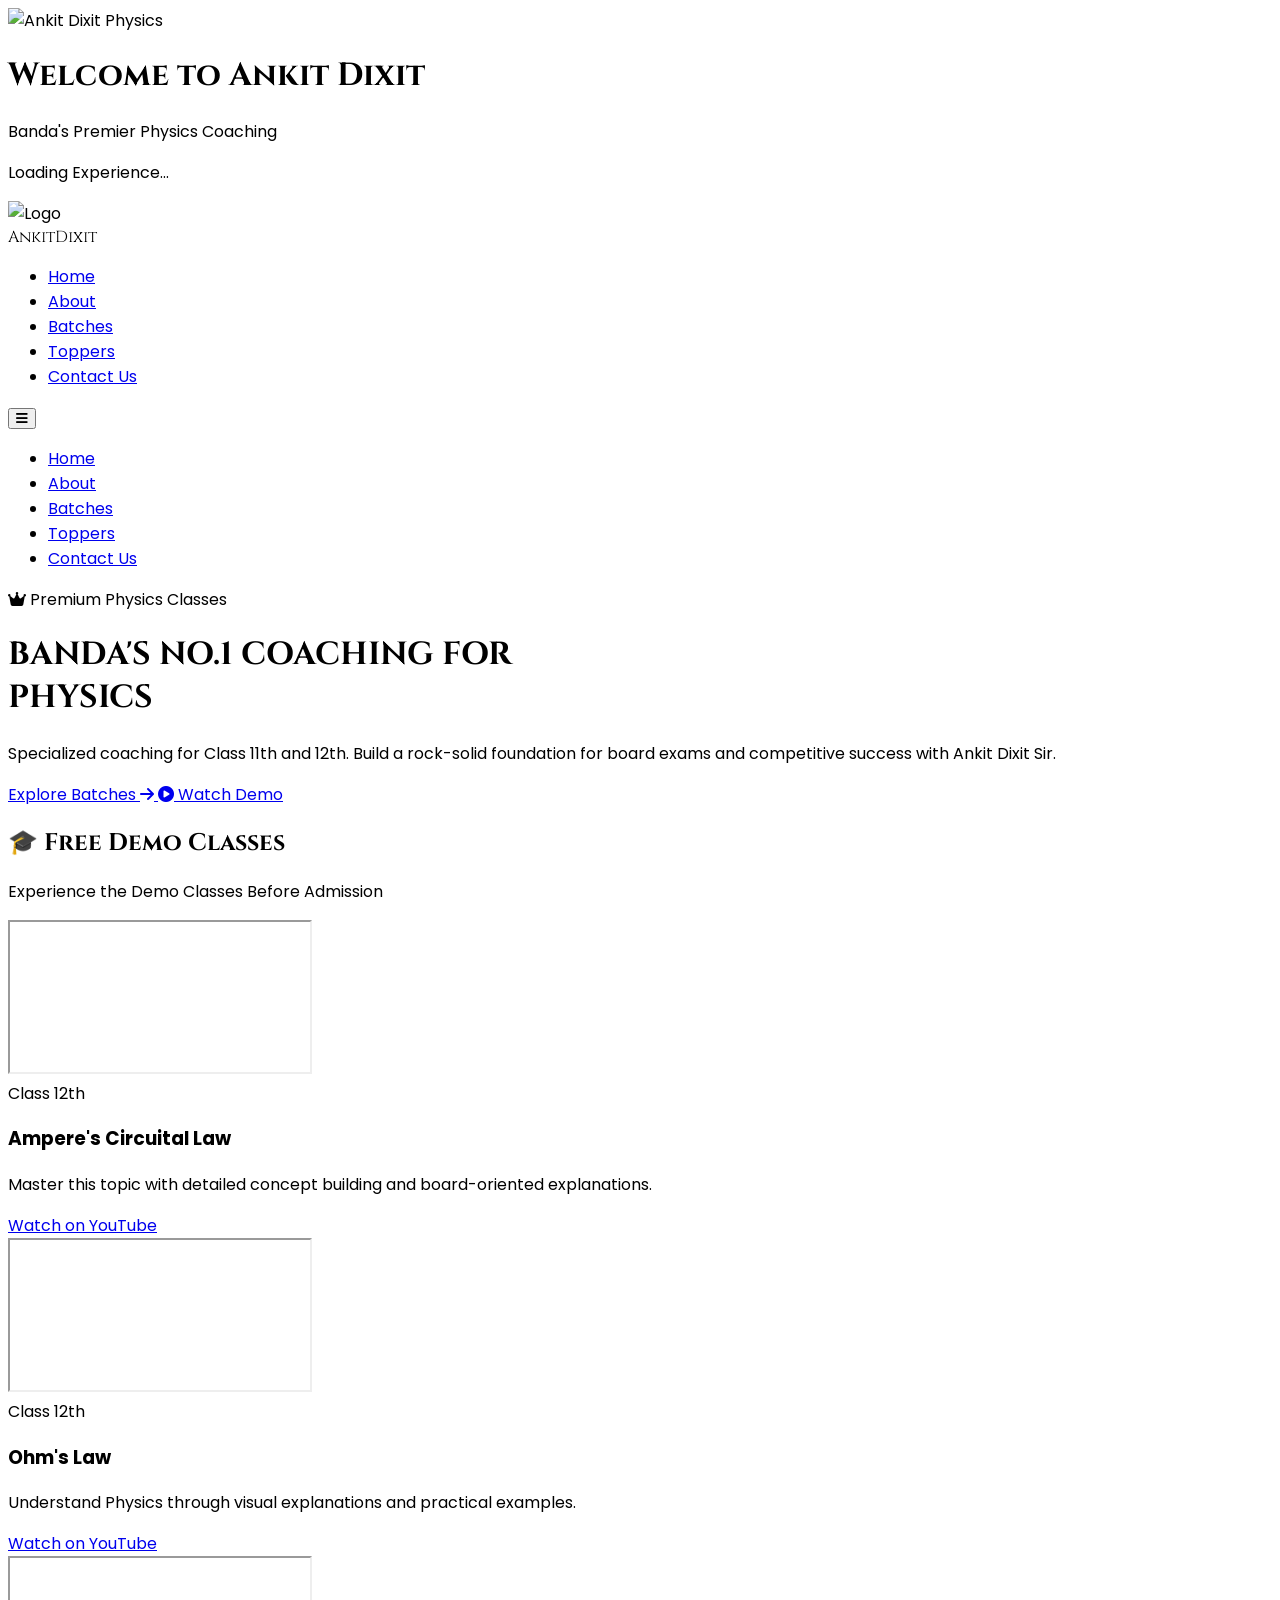
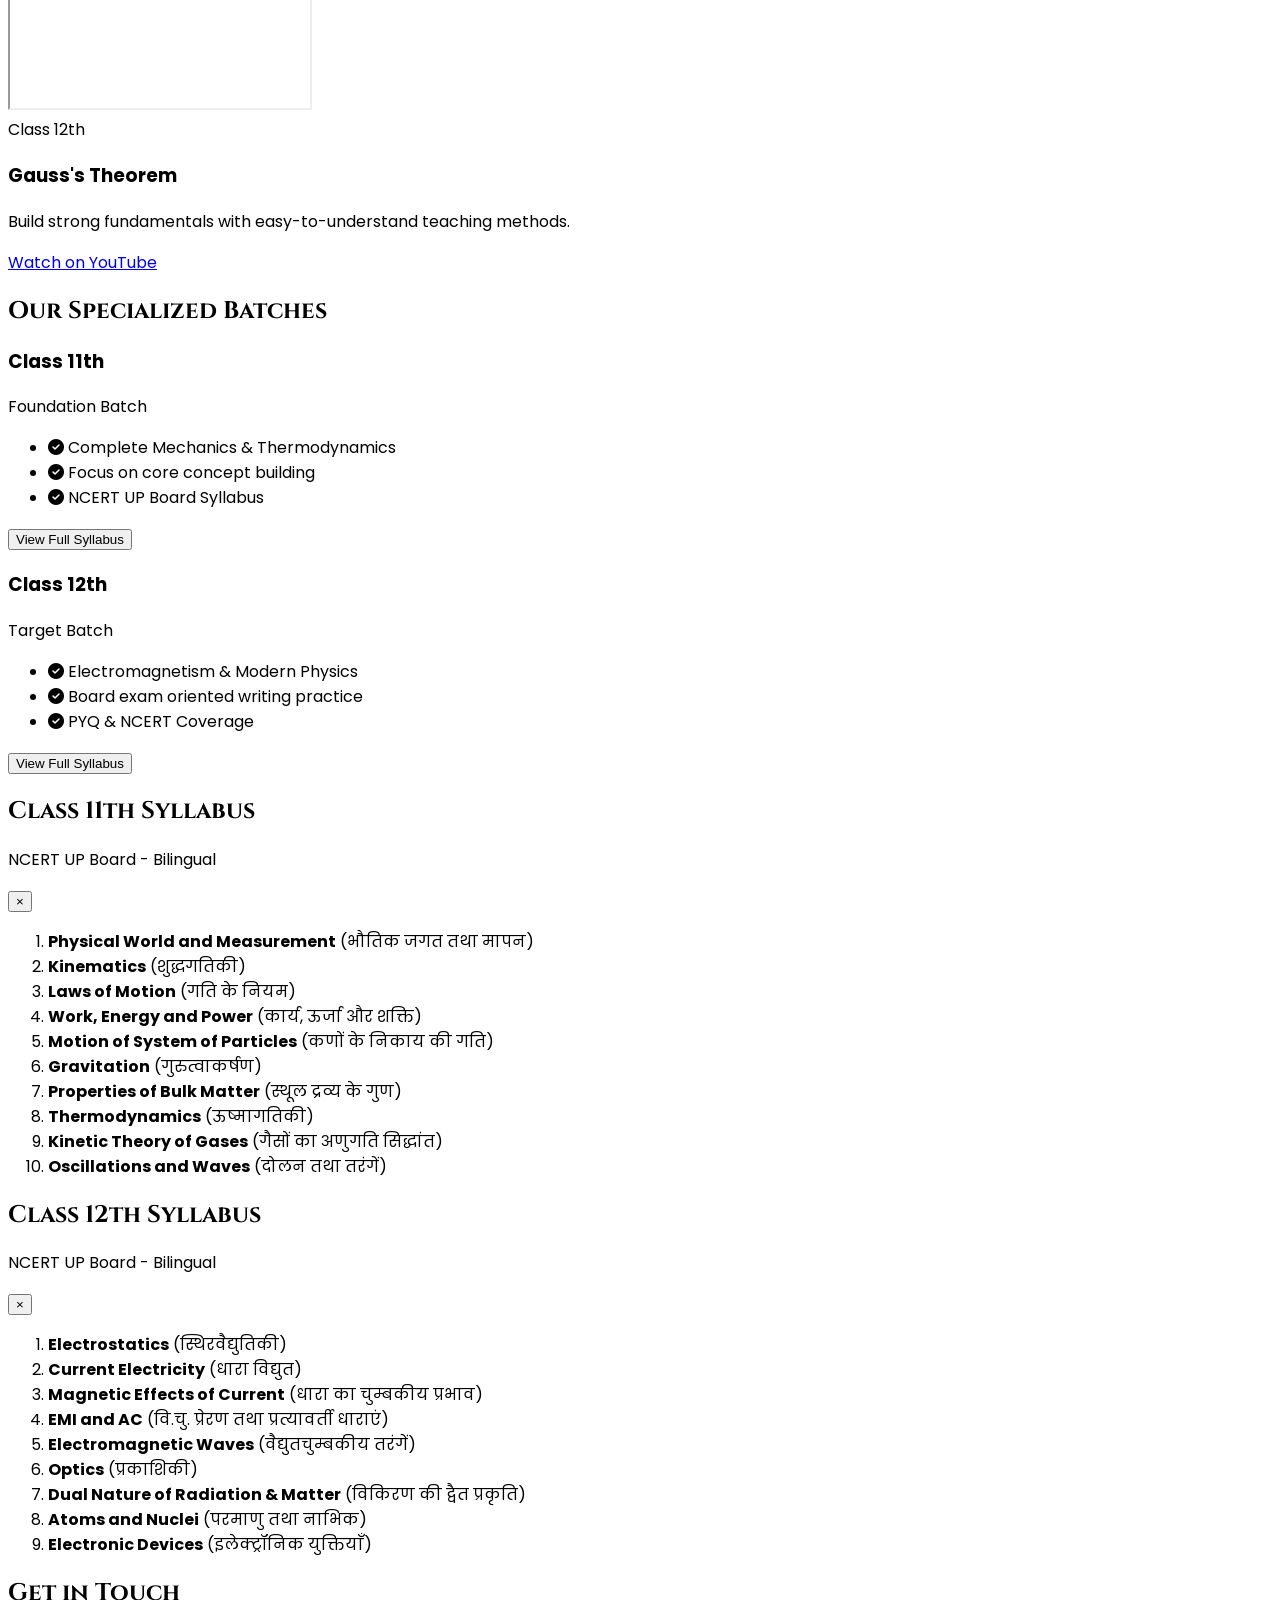
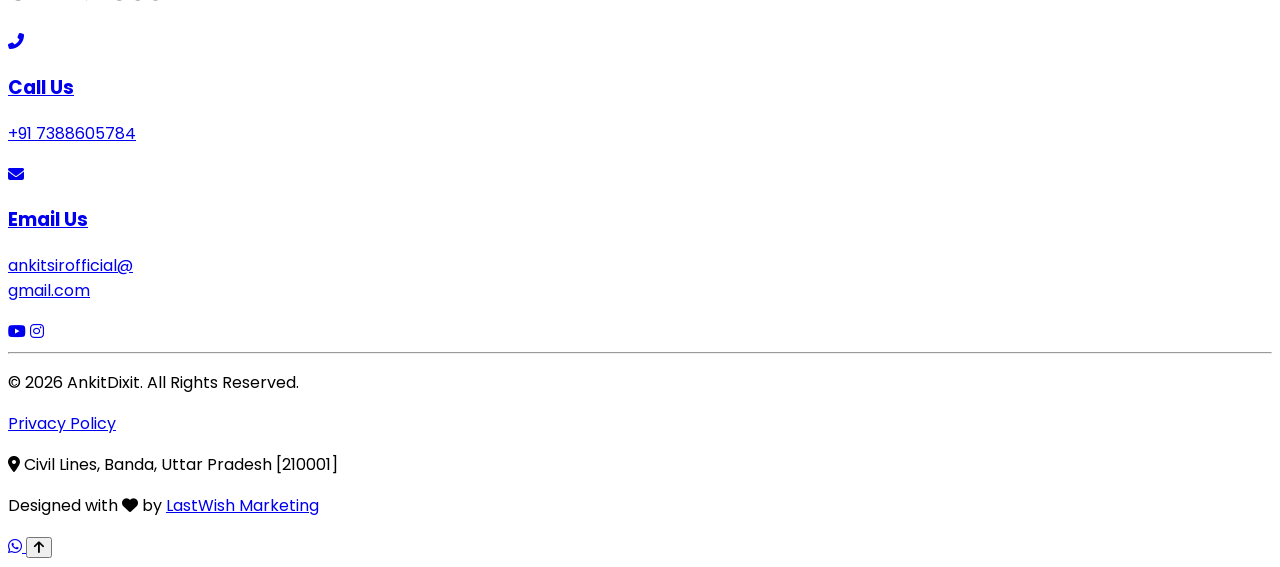
==== commit 2637218e: "information update" ====
--- a/index.html
+++ b/index.html
@@ -3,12 +3,73 @@
 <head>
     <meta charset="UTF-8">
     <meta name="viewport" content="width=device-width, initial-scale=1.0, maximum-scale=1.0, user-scalable=no">
-    <title>Ankit Dixit - Best Physics Coaching in Banda | Class 11th & 12th</title>
-    
-    <!-- FAVICON PATH FIXED -->
-    <link rel="icon" type="image/jpeg" href="./photos/ad favicon.jpg">
-    <meta name="description" content="Banda's No.1 Physics coaching by Ankit Dixit. Specialized classes for 11th, 12th, UP Board, and competitive exams. Get expert guidance, notes, and weekly tests.">
-    
+    
+
+    <!-- Primary Meta Tags -->
+<title>Ankit Dixit - Best Physics Coaching in Banda for UP Board</title>
+<meta name="title" content="Ankit Dixit - Best Physics Coaching in Banda for UP Board">
+<meta name="description" content="Join Banda's No.1 Physics coaching by Ankit Dixit Sir. Specialized classes for 11th, 12th, UP Board, and competitive exams. Get expert guidance, notes, and weekly tests.">
+<meta name="keywords" content="Bundelkhad ka best physics teacher, Ankit Dixit, Ankit Dixit Physics, Best Physics teacher in Banda, Banda Physics coaching, UP Board Physics Class 12, Class 11 Physics Banda, Top Physics Coaching in Banda, Ankit Sir Physics, Physics for JEE NEET Banda , ">
+<meta name="author" content="Ankit Dixit">
+<meta name="robots" content="index, follow">
+<meta name="language" content="English">
+<meta name="revisit-after" content="7 days">
+
+<!-- Open Graph / Facebook / WhatsApp (Jab koi link share karega tab ye dikhega) -->
+<meta property="og:type" content="website">
+<meta property="og:url" content="https://ankitdixit.in/">
+<meta property="og:title" content="Ankit Dixit - Best Physics Coaching in Banda">
+<meta property="og:description" content="Banda's No.1 Physics Coaching for Class 11th and 12th. Master Physics with Ankit Dixit Sir. Book a free demo class today!">
+<meta property="og:image" content="https://ankitdixit.in/photos/ankit-sir-banner.jpeg">
+
+<!-- Twitter -->
+<meta property="twitter:card" content="summary_large_image">
+<meta property="twitter:url" content="https://ankitdixit.in/">
+<meta property="twitter:title" content="Ankit Dixit - Best Physics Coaching in Banda">
+<meta property="twitter:description" content="Banda's No.1 Physics Coaching for Class 11th and 12th. Master Physics with Ankit Dixit Sir.">
+<meta property="twitter:image" content="https://ankitdixit.in/photos/ankit-sir-banner.jpeg">
+
+<!-- Canonical Tag (Duplicate content issue se bachane ke liye) -->
+<link rel="canonical" href="https://ankitdixit.in/">
+
+<!-- Local SEO Schema Markup -->
+<script type="application/ld+json">
+{
+    "@context": "https://schema.org",
+    "@type": "EducationalOrganization",
+    "name": "Ankit Dixit Physics Classes",
+    "alternateName": "Ankit Dixit Banda",
+    "url": "https://ankitdixit.in/",
+    "logo": "https://ankitdixit.in/photos/favicon.jpg",
+    "image": "https://ankitdixit.in/photos/ankit-sir-banner.jpeg",
+"description": "Banda's No.1 Physics coaching by Ankit Dixit. Specialized classes for 11th, 12th, UP Board, and competitive exams.",
+    "address": {
+    "@type": "PostalAddress",
+    "streetAddress": "Dr Narendra Gupta ki gali ke pichhe, Civil Lines",
+    "addressLocality": "Banda",
+    "addressRegion": "Uttar Pradesh",
+    "postalCode": "210001",
+    "addressCountry": "IN"
+    },
+    "telephone": "+91-7388605784",
+    "email": "ankitsirofficial@gmail.com",
+    "founder": {
+    "@type": "Person",
+    "name": "Ankit Dixit"
+    },
+    "sameAs": [
+    "https://www.youtube.com/@ankitdixitbanda",
+    "https://www.instagram.com/ankitdixitofficial_"
+    ]
+}
+</script>
+    
+    <!-- Standard Favicon -->
+<link rel="icon" type="image/png" sizes="48x48" href="./photos/favicon.png">
+<!-- Apple/Mobile Devices ke liye -->
+<link rel="apple-touch-icon" href="./photos/favicon.png">
+    
+
     <!-- FontAwesome Icons -->
     <link rel="stylesheet" href="https://cdnjs.cloudflare.com/ajax/libs/font-awesome/6.4.0/css/all.min.css">
     
@@ -64,7 +125,7 @@
             <div class="flex justify-between items-center h-20">
                 <!-- Logo -->
                 <div class="flex items-center gap-2 md:gap-3">
-                    <img src="./photos/ad favicon.jpg" alt="Logo" class="h-10 w-10 md:h-12 md:w-12 rounded-full border-2 border-blue-600 shadow-sm">
+                    <img src="./photos/favicon.png" alt="Logo" class="h-10 w-10 md:h-12 md:w-12 rounded-full border-2 border-blue-600 shadow-sm">
                     <div class="text-xl md:text-2xl font-bold text-blue-900 flex items-center premium-font tracking-wide">
                         Ankit<span class="text-blue-500 ml-1">Dixit</span>
                     </div>
@@ -100,23 +161,47 @@
         </div>
     </nav>
 
-    <!-- Hero Section -->
-    <header id="home" class="relative h-screen flex items-center justify-center overflow-hidden pt-16">
-        <video class="absolute top-0 left-0 w-full h-full object-cover z-0" autoplay loop muted playsinline>
-            <source src="./Photos/myvideo2.mp4" type="video/mp4">
-        </video>
-        <div class="video-overlay"></div>
-
-        <div class="relative z-10 text-center px-4 max-w-4xl mx-auto mt-10 reveal fade-bottom w-full">
-            <h1 class="text-3xl sm:text-4xl md:text-6xl font-extrabold text-white mb-4 md:mb-6 leading-tight shadow-sm premium-font break-words">
-                BANDA's No.1 Coaching for <span class="text-yellow-400 block sm:inline">Physics</span>
+   <!-- ==========================================
+         PREMIUM PURE DARK HERO SECTION (No Image)
+    ========================================== -->
+    <header id="home" class="relative min-h-screen flex items-center justify-center overflow-hidden pt-20 pb-12 bg-[#050505]">
+        
+        <!-- Deep Premium Dark Background Gradient -->
+        <div class="absolute inset-0 bg-[radial-gradient(ellipse_at_center,_var(--tw-gradient-stops))] from-gray-900 via-[#050505] to-black z-0"></div>
+        
+        <!-- Subtle Ambient Gold Glow (Peeche halki si chamak) -->
+        <div class="absolute top-1/4 left-1/2 -translate-x-1/2 w-[60vw] h-[60vw] md:w-[40vw] md:h-[40vw] bg-yellow-600/10 rounded-full blur-[100px] pointer-events-none z-0"></div>
+
+        <div class="relative z-10 text-center px-4 max-w-5xl mx-auto mt-10 reveal fade-bottom w-full">
+            
+            <!-- Top Trust Badge -->
+            <div class="inline-flex items-center gap-2 px-4 py-2 rounded-full border border-yellow-500/30 bg-yellow-500/10 text-yellow-400 text-xs md:text-sm font-semibold tracking-widest uppercase mb-6 md:mb-8 shadow-[0_0_20px_rgba(234,179,8,0.15)]">
+                <i class="fas fa-crown"></i> Premium Physics Classes
+            </div>
+
+            <!-- Main Heading with Golden Text Effect -->
+            <h1 class="text-4xl sm:text-5xl md:text-7xl font-extrabold text-white mb-6 leading-tight premium-font tracking-wide drop-shadow-2xl uppercase">
+                BANDA'S NO.1 COACHING FOR <br class="hidden md:block">
+                <span class="text-transparent bg-clip-text bg-gradient-to-r from-yellow-200 via-yellow-400 to-yellow-600 drop-shadow-[0_0_15px_rgba(234,179,8,0.4)]">PHYSICS</span>
             </h1>
-            <p class="text-base md:text-xl text-gray-200 mb-8 md:mb-10 max-w-2xl mx-auto font-light px-2">
-                Specialized coaching for Class 11th and 12th. Build a rock-solid foundation for board exams and competitive success.
+            
+            <!-- Subheading -->
+            <p class="text-base md:text-xl text-gray-300 mb-10 md:mb-12 max-w-3xl mx-auto font-light px-2 tracking-wide leading-relaxed">
+                Specialized coaching for Class 11th and 12th. Build a rock-solid foundation for board exams and competitive success with Ankit Dixit Sir.
             </p>
-            <a href="batches.html" class="inline-flex items-center gap-2 bg-gradient-to-r from-blue-600 to-blue-500 text-white font-bold py-3 px-6 md:py-4 md:px-8 rounded-full shadow-xl hover:shadow-2xl hover:scale-105 transition-all text-sm md:text-base">
-                View Batches <i class="fas fa-arrow-right"></i>
-            </a>
+            
+            <!-- Dual CTA Buttons -->
+            <div class="flex flex-col sm:flex-row items-center justify-center gap-4 md:gap-6">
+                <!-- Primary Gold Button -->
+                <a href="batches.html" class="w-full sm:w-auto inline-flex items-center justify-center gap-2 bg-gradient-to-r from-yellow-400 to-yellow-600 text-black font-bold py-4 px-8 rounded-full shadow-[0_0_20px_rgba(234,179,8,0.3)] hover:shadow-[0_0_30px_rgba(234,179,8,0.6)] hover:scale-105 transition-all text-sm md:text-base uppercase tracking-wider">
+                    Explore Batches <i class="fas fa-arrow-right"></i>
+                </a>
+                
+                <!-- Secondary Glass Button (Demo ke liye) -->
+                <a href="#demo-classes" class="w-full sm:w-auto inline-flex items-center justify-center gap-2 bg-white/5 backdrop-blur-md border border-white/20 text-white font-semibold py-4 px-8 rounded-full hover:bg-white/10 hover:border-white/40 transition-all text-sm md:text-base uppercase tracking-wider">
+                    <i class="fas fa-play-circle text-yellow-400"></i> Watch Demo
+                </a>
+            </div>
         </div>
     </header>
 
